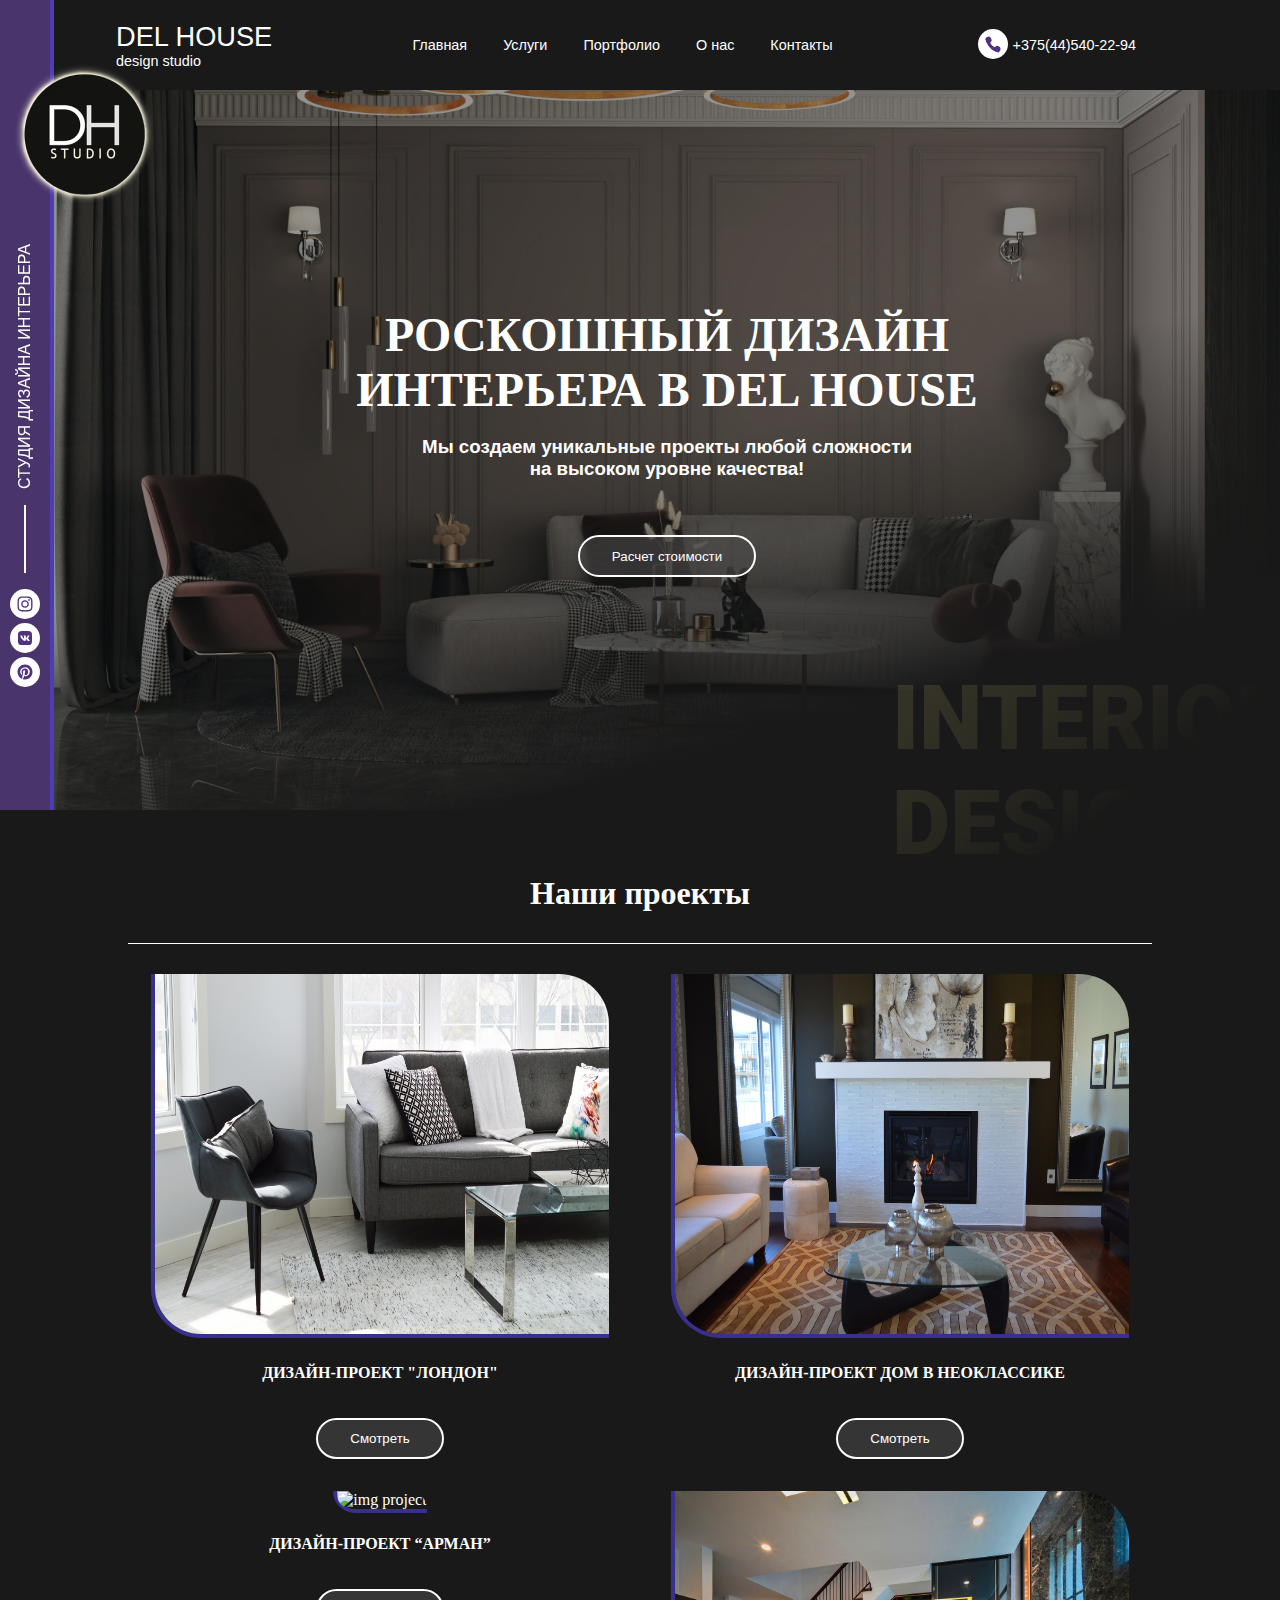
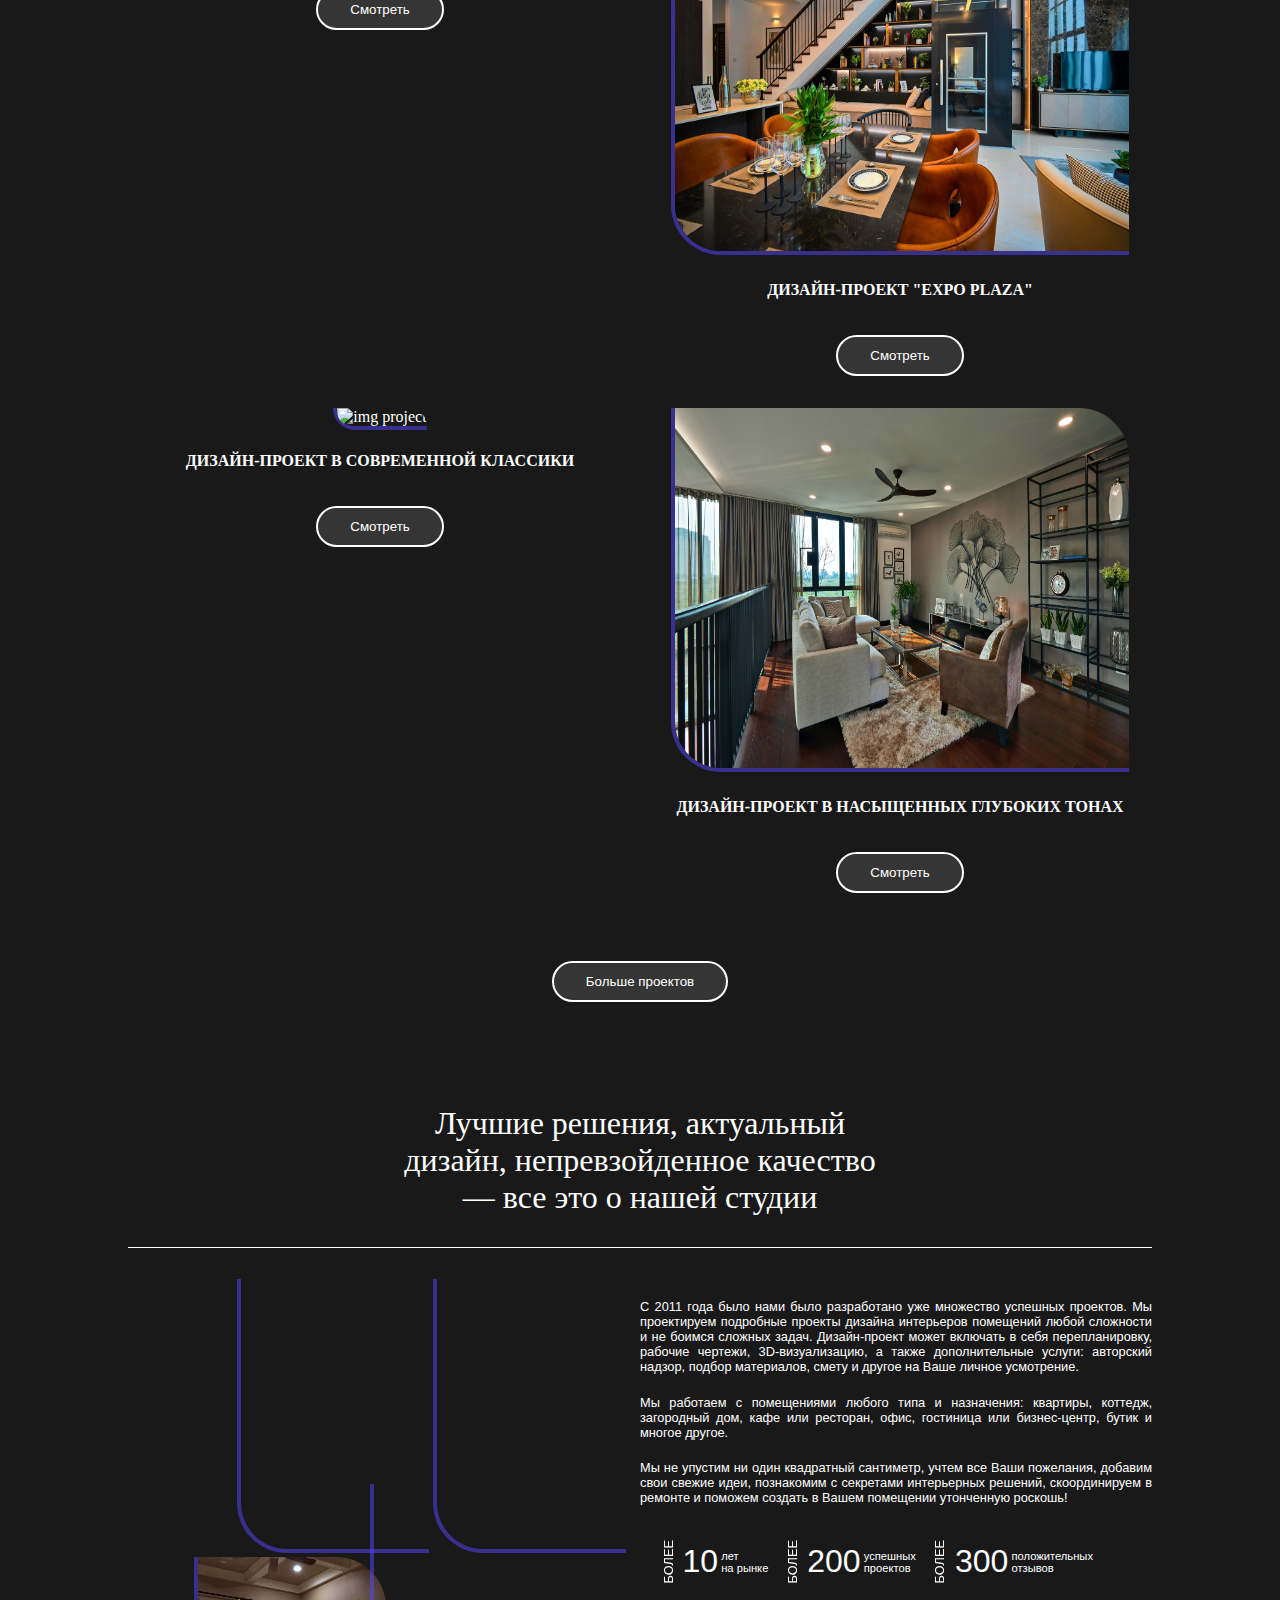
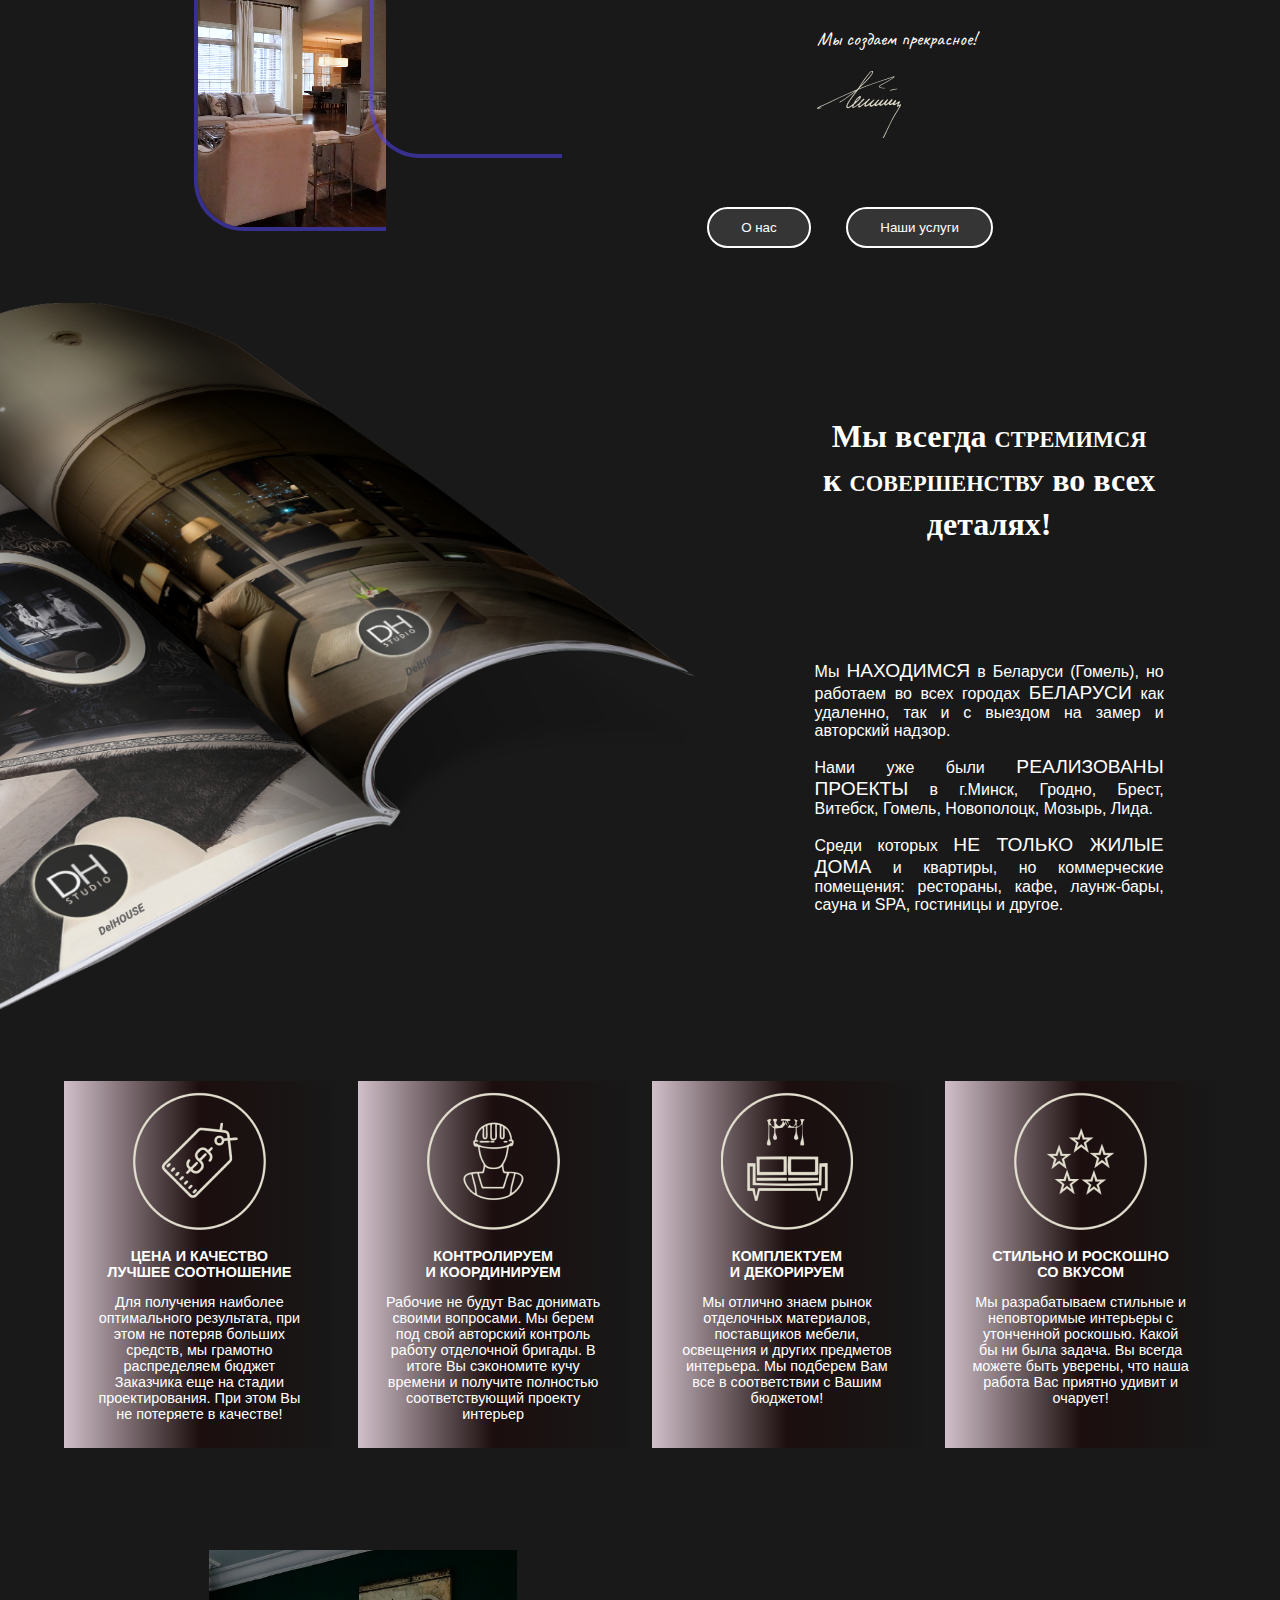
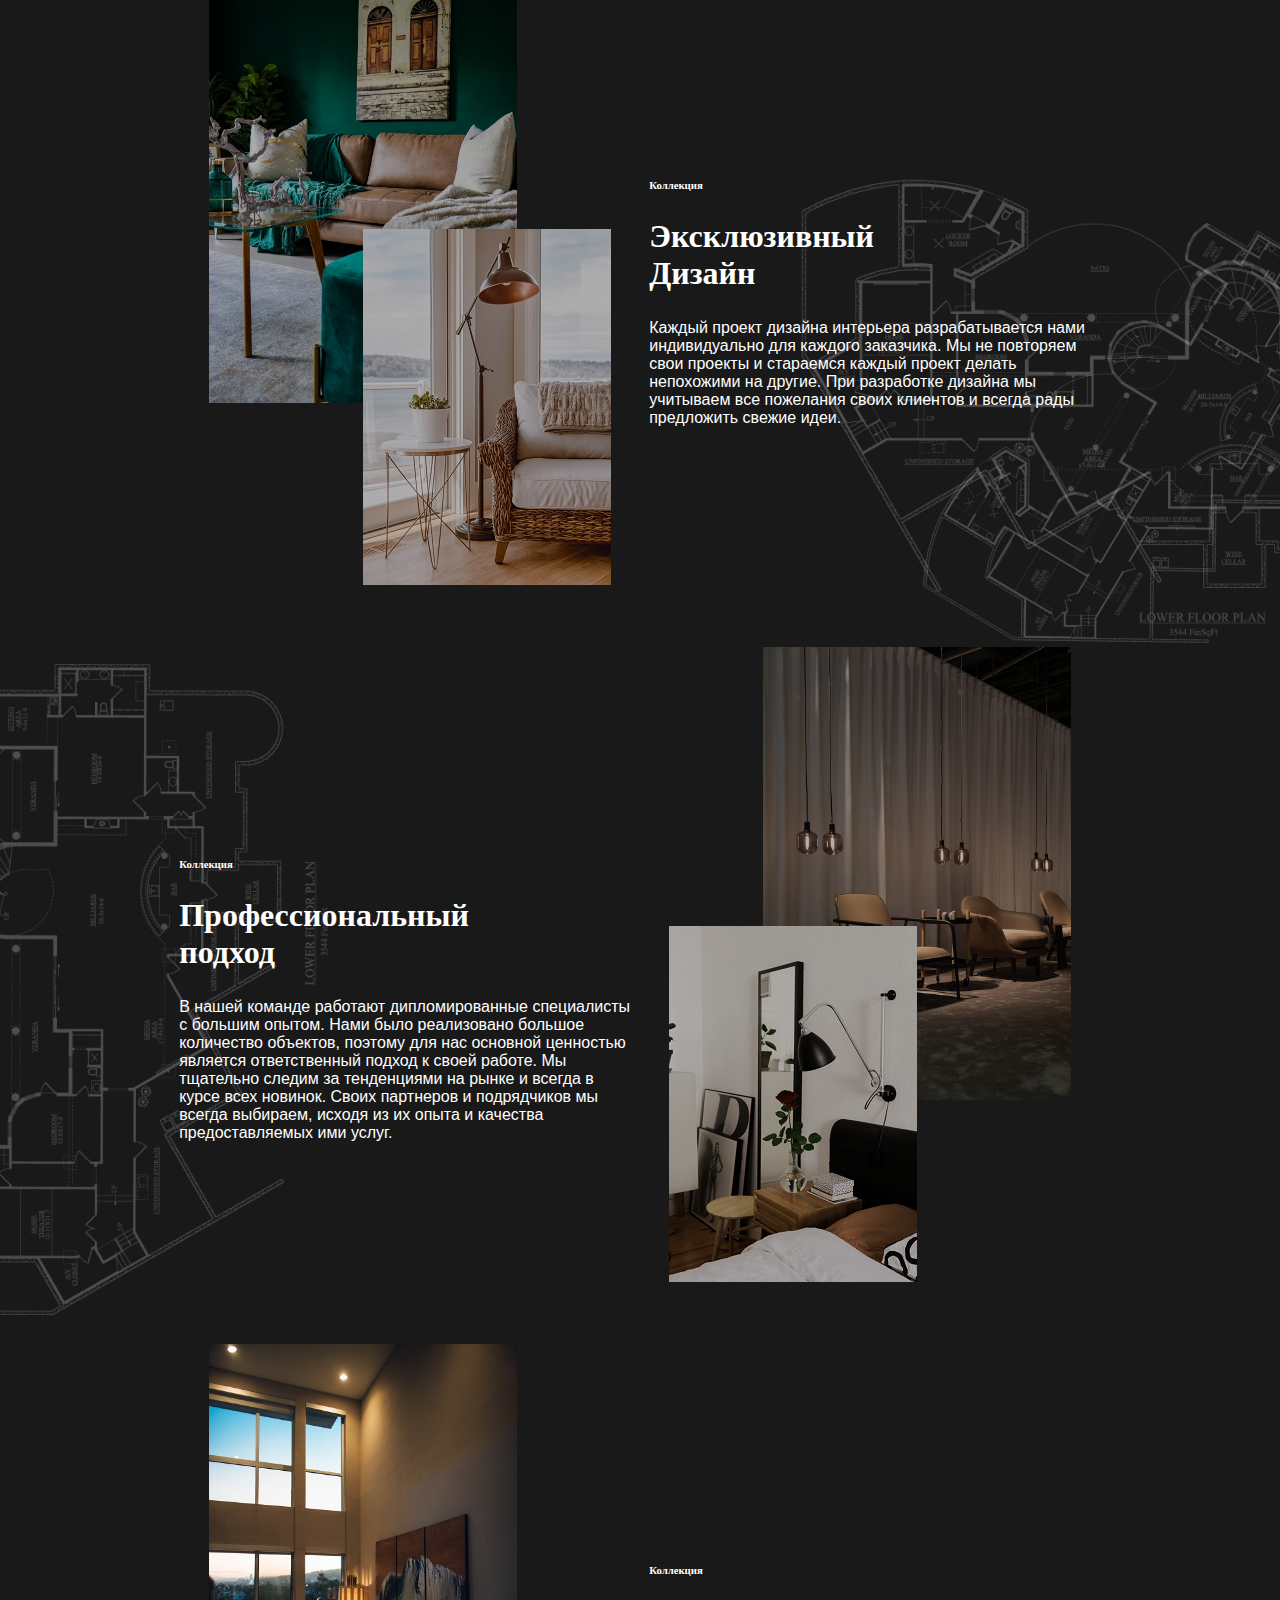
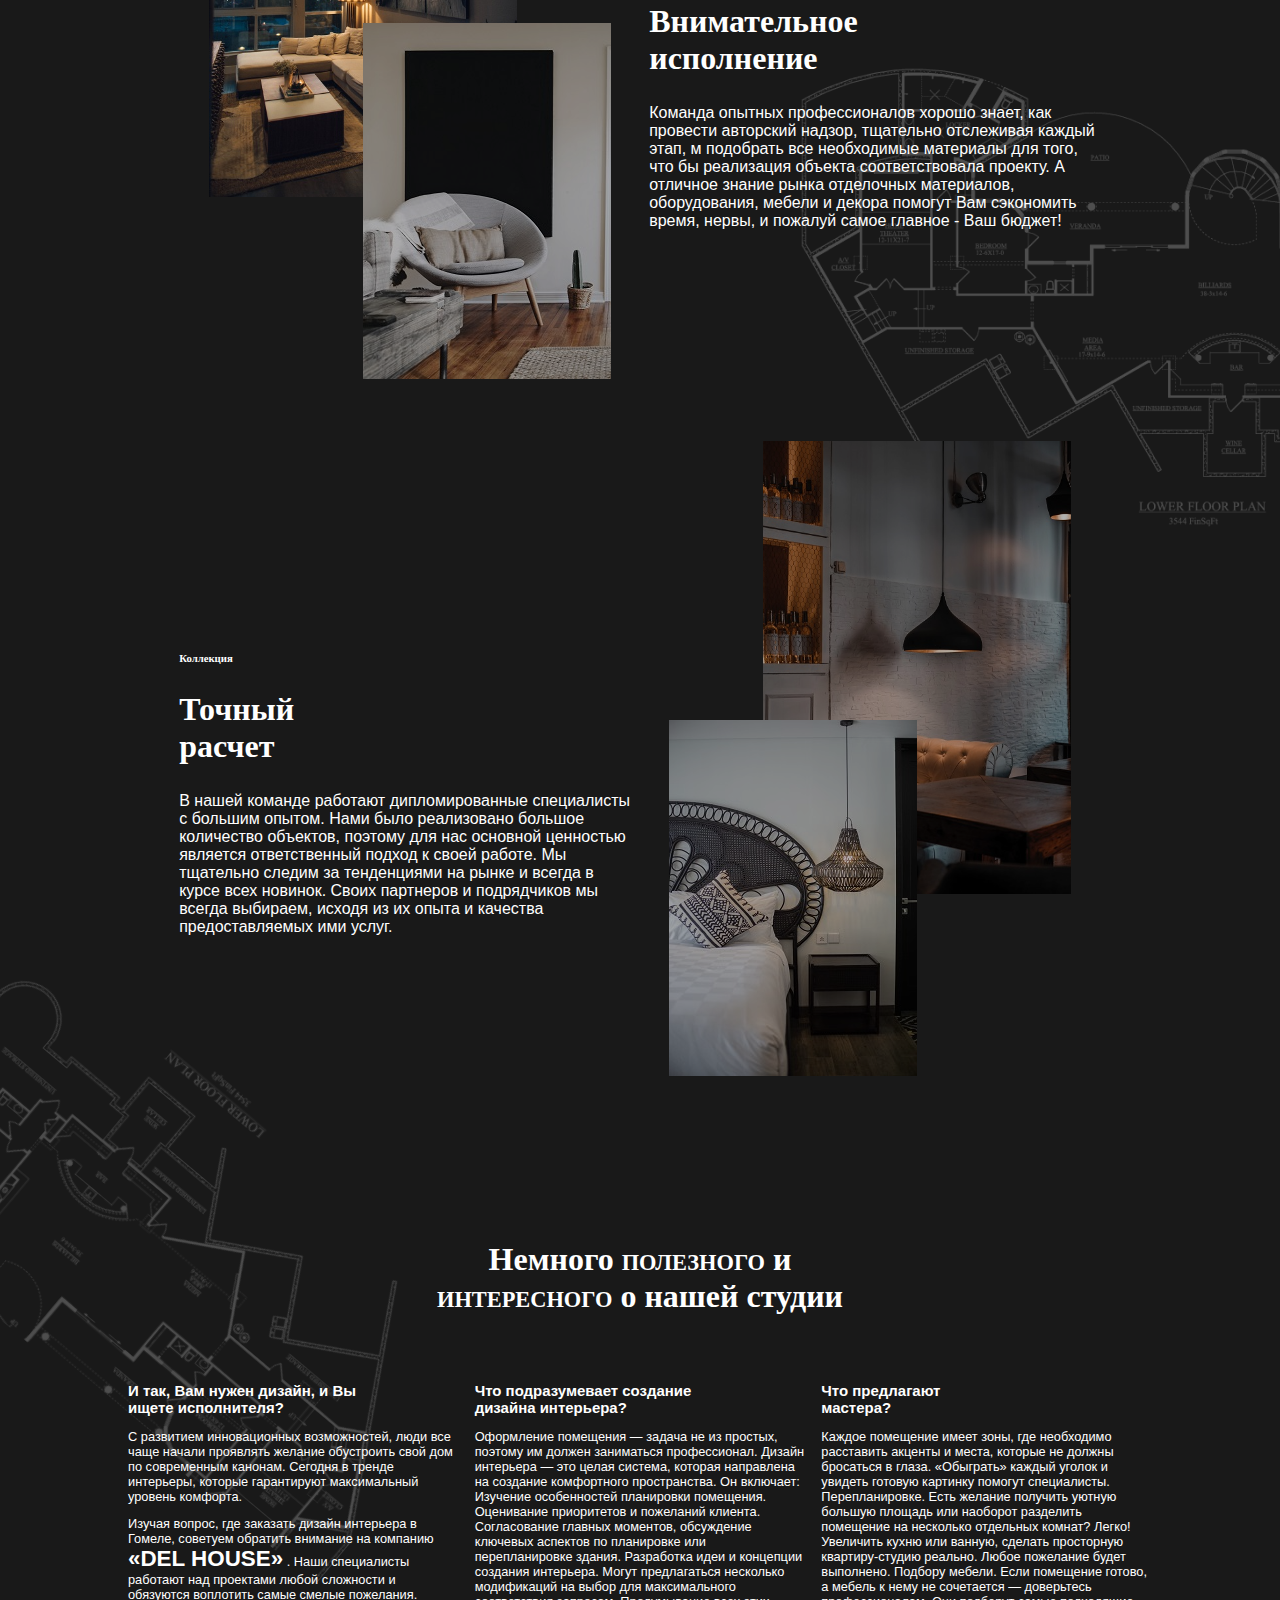
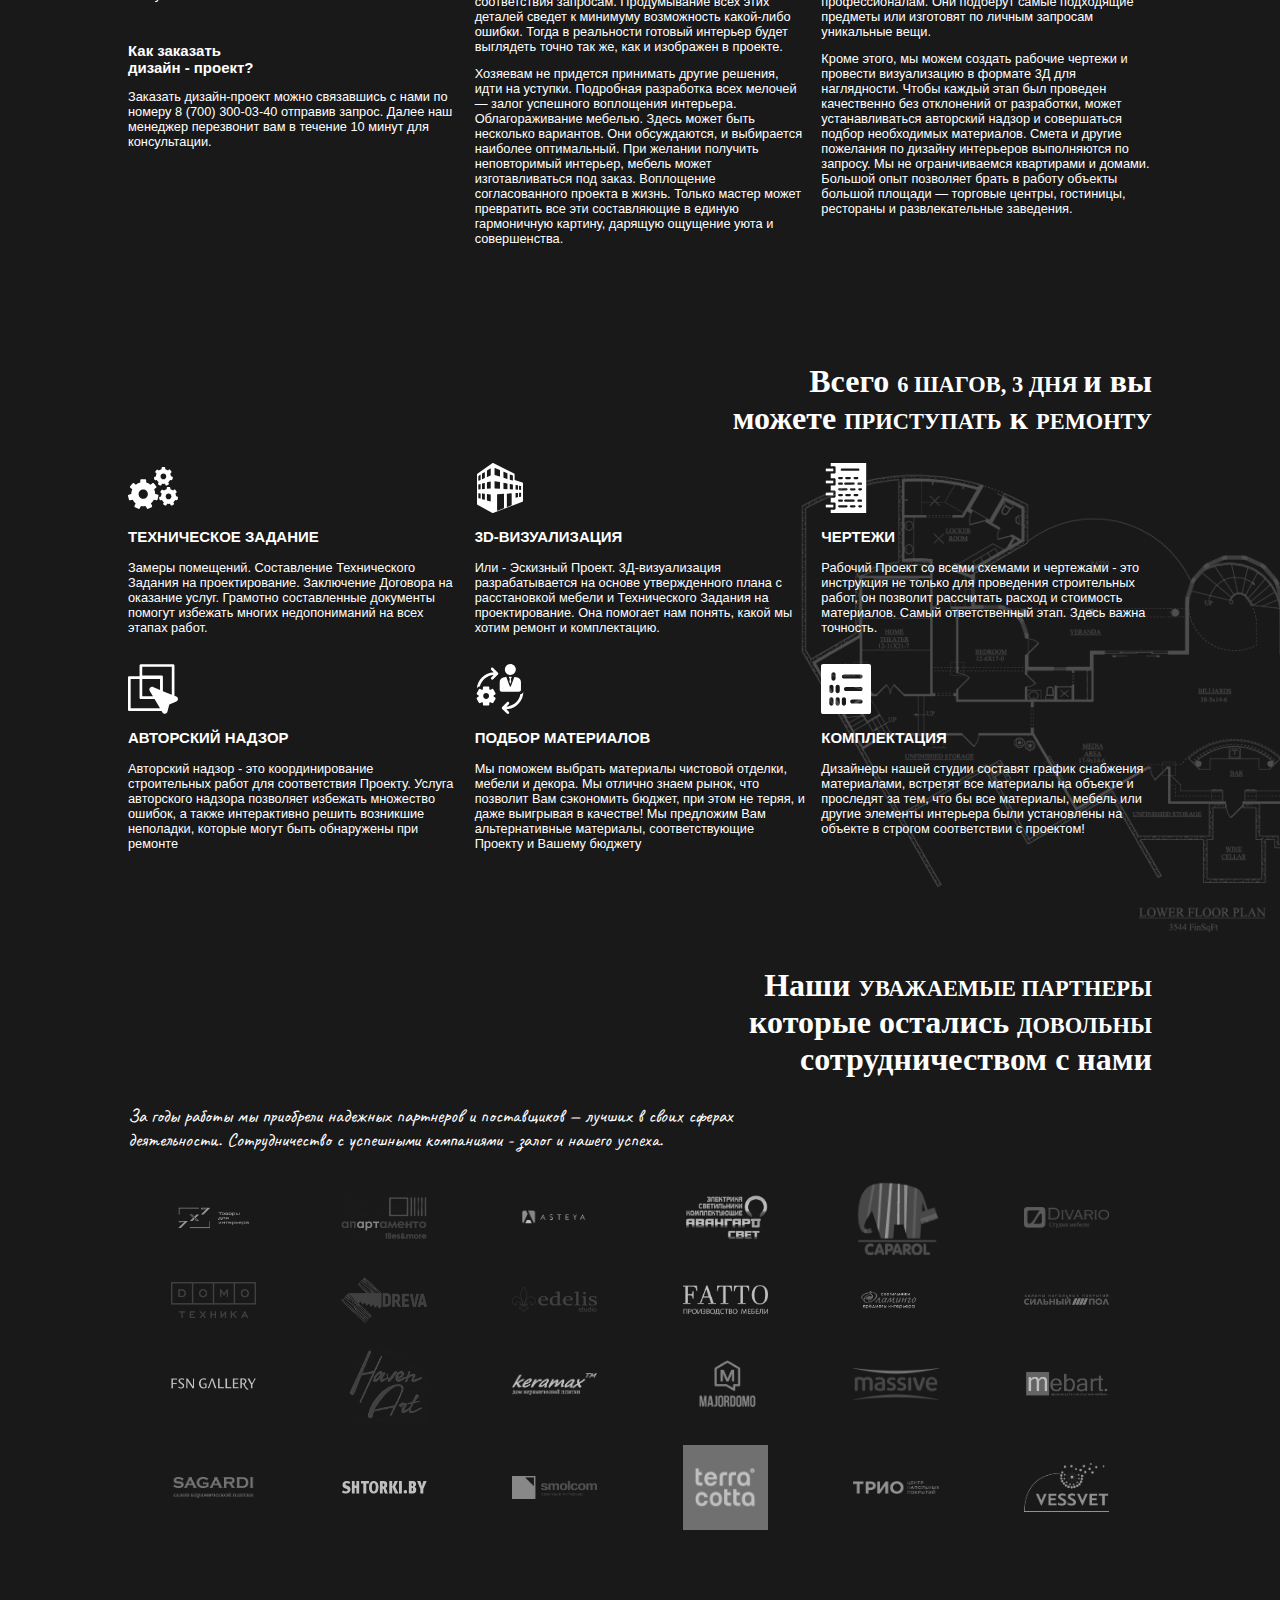
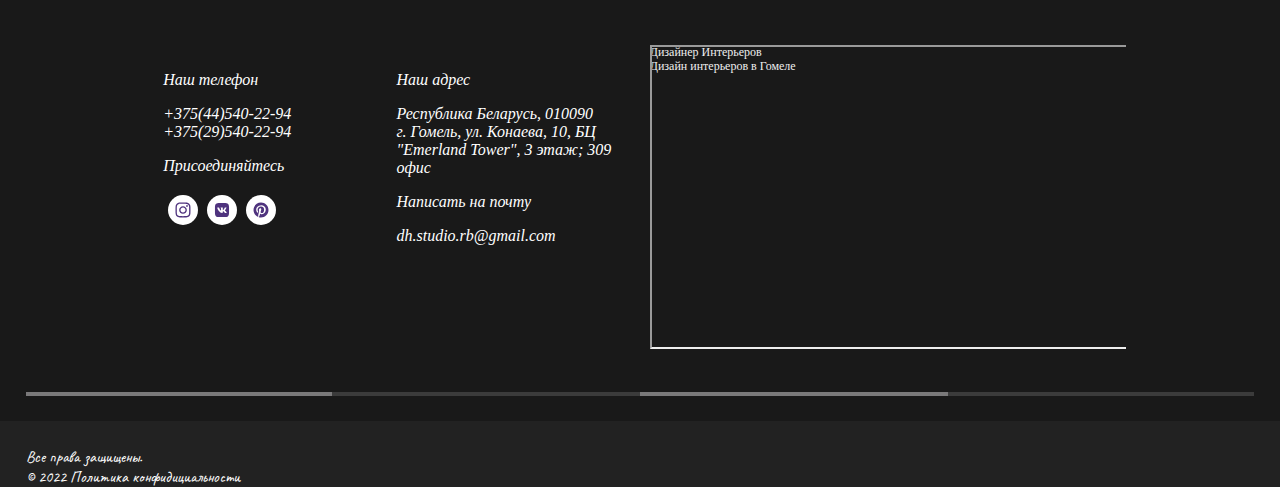
==== index.html @ 48fcc483 "Add second file to project" ====
<!DOCTYPE html>
<html lang="en">

<head>
   <meta charset="UTF-8">
   <meta http-equiv="X-UA-Compatible" content="IE=edge">
   <meta name="viewport" content="width=device-width, initial-scale=1.0">
   <link rel="stylesheet" href="style.css">
   <link rel="stylesheet" href="./styles/style-page-home.css">
   <link rel="apple-touch-icon" sizes="144x144" href="./favicon/apple-touch-icon.png">
   <link rel="icon" type="image/png" sizes="32x32" href="./favicon/favicon-32x32.png">
   <link rel="icon" type="image/png" sizes="16x16" href="./favicon/favicon-16x16.png">
   <link rel="manifest" href="./favicon/site.webmanifest">
   <link rel="mask-icon" href="./favicon/safari-pinned-tab.svg" color="#5bbad5">
   <meta name="msapplication-TileColor" content="#da532c">
   <meta name="theme-color" content="#ffffff">
   <title>DEL HOUSE</title>
</head>

<body>
   <header>
      <div class="header-connection">
         <p>студия дизайна интерьера</p>
         <div class="header-line"></div>
         <div class="header-connection-icons">
            <a href="https://www.instagram.com/dh_studio_gomel/" target="_blank" class="connection-icon">
               <svg>
                  <use xlink:href="./icons/sprite.svg#instagram"> </use>
               </svg>
            </a>
            <a href="https://vk.com/club217746570" target="_blank" class="connection-icon">
               <svg>
                  <use xlink:href="./icons/sprite.svg#vk"> </use>
               </svg>
            </a>
            <a href="https://ru.pinterest.com/DELHOUSEstudio/" target="_blank" class="connection-icon">
               <svg>
                  <use xlink:href="./icons/sprite.svg#pinterest"> </use>
               </svg>
            </a>
         </div>
      </div>
      <div class="header-wrapper">
         <div class="header-wrapper-navigation">
            <a href="index.html" class="logo-img"></a>
            <div class="logo"><span class="logo-text">Del HOUSE</span><br>design studio</div>
            <nav class="navigation">
               <a href="index.html">Главная</a>
               <a href="page-services.html">Услуги</a>
               <a href="page-portfolio.html">Портфолио</a>
               <a href="page-about-us.html">О нас</a>
               <a href="page-contacts.html">Контакты</a>
            </nav>
            <div class=phone>
               <div class="connection-icon">
                  <svg>
                     <use xlink:href="./icons/sprite.svg#phone"> </use>
                  </svg>
               </div>
               <a href="tel:+375(44)540-22-94">+375(44)540-22-94</a>
            </div>
            <div class="mobile-navigation">
               <svg class="button-mobile button-open">
                  <use xlink:href="./icons/sprite.svg#open-btn"> </use>
               </svg>
               <div class="mobile-dropdown-menu">
                  <nav>
                     <a href="index.html">Главная</a>
                     <a href="page-services.html">Услуги</a>
                     <a href="page-portfolio.html">Портфолио</a>
                     <a href="page-about-us.html">О нас</a>
                     <a href="page-contacts.html">Контакты</a>
                  </nav>
               </div>
            </div>
         </div>
         <div class="header-content">
            <h1>роскошный дизайн<br>интерьера в Del HOUSE</h1>
            <h3>Мы создаем уникальные проекты любой сложности<br> на высоком уровне качества!</h3>
            <button><a id="button-modal" href="#">Расчет стоимости</a></button>
            <div id="modal" class="modal">
               <div class="modal-content">
                  <span class="close">&times;</span>
                  <h2>Рассчитать стоимость</h2>
                  <p>Наш менеджер перезвонит вам в течение 10 минут</p>
                  <form>
                     <input type="text" class="form-input" id="user" placeholder="Имя" required="required" minlength="3"
                        maxlength="30">
                     <input type="tel" class="form-input" id="phone" placeholder="Телефон" required="required"
                        minlength="9" maxlength="18" />
                     <button><a id="button-modal-send">Отправить</a></button>
                  </form>
               </div>
               <div class="modal-content-completion-sending">
                  <h2>Спасибо что оставили заявку!</h2>
                  <p>А пока вы ждете звонок, можете<br>просмотреть наши лучшие проекты!</p>
                  <span class="modal-content-completion-sending-text">Мы создаем прекрасное!</span>
                  <br>
                  <br>
                  <p id="button-projects" class="modal-content-completion-sending-text"><a href="#projects">Наши
                        проекты!</a></p>
                  <img src="./images/signature.png" alt="signature">
               </div>
            </div>
            <div class="wrapper-img-text"></div>
         </div>
   </header>

   <section class="section-projects">
      <h2 class="title" id="projects">Наши проекты</h2>
      <div class="line"></div>
      <div class="section-projects-cards">
         <div class="section-projects-card">
            <div class="section-projects-card-img">
               <img src="./images/images-section-our-projects/design-project-london/project-london-guest.jpg"
                  alt="img project">
               <h4>ДИЗАЙН-ПРОЕКТ "ЛОНДОН"</h4>
               <button class="open-button">Смотреть</button>
            </div>
            <div class="card-show">
               <h4>ДИЗАЙН-ПРОЕКТ "ЛОНДОН"</h4>
               <div class="icon-wrapper">
                  <div class="icon">
                     <svg>
                        <use xlink:href="./icons/sprite.svg#square"> </use>
                     </svg>
                     <p>Площадь: 140 кв.м.</p>
                  </div>
                  <div class="icon">
                     <svg>
                        <use xlink:href="./icons/sprite.svg#time"> </use>
                     </svg>
                     <p>Срок: 42 дня.</p>
                  </div>
               </div>
               <div class="projects-card-wrapper">
                  <img class="project-img"
                     src="./images/images-section-our-projects/design-project-london/project-london-guest.jpg"
                     alt="img">
                  <img class="project-img"
                     src="./images/images-section-our-projects/design-project-london/project-london-guest(2).jpg"
                     alt="img">
                  <img class="project-img"
                     src="./images/images-section-our-projects/design-project-london/project-london-bathroom.jpg"
                     alt="img">
                  <img class="project-img"
                     src="./images/images-section-our-projects/design-project-london/project-london-bathroom(2).jpg"
                     alt="img">
                  <img class="project-img"
                     src="./images/images-section-our-projects/design-project-london/project-london-kitchen.jpg"
                     alt="img">
                  <img class="project-img"
                     src="./images/images-section-our-projects/design-project-london/project-london-room.jpg" alt="img">
               </div>
               <button class="close-button">Закрыть</button>
            </div>
         </div>
         <div class="section-projects-card">
            <div class="section-projects-card-img">
               <img
                  src="./images/images-section-our-projects/design-project-neoclassical-home/project-neoclassical-fireplace.jpg"
                  alt="img project">
               <h4>ДИЗАЙН-ПРОЕКТ ДОМ В НЕОКЛАССИКЕ</h4>
               <button class="open-button">Смотреть</button>
            </div>
            <div class="card-show">
               <h4>ДИЗАЙН-ПРОЕКТ ДОМ В НЕОКЛАССИКЕ</h4>
               <div class="icon-wrapper">
                  <div class="icon">
                     <svg>
                        <use xlink:href="./icons/sprite.svg#square"> </use>
                     </svg>
                     <p>Площадь: 200 кв.м.</p>
                  </div>
                  <div class="icon">
                     <svg>
                        <use xlink:href="./icons/sprite.svg#time"> </use>
                     </svg>
                     <p>Срок: 54 дня.</p>
                  </div>
               </div>
               <div class="projects-card-wrapper">
                  <img class="project-img"
                     src="./images/images-section-our-projects/design-project-neoclassical-home/project-neoclassical-fireplace.jpg"
                     alt="img">
                  <img class="project-img"
                     src="./images/images-section-our-projects/design-project-neoclassical-home/project-neoclassical-fireplace(2).jpg"
                     alt="img">
                  <img class="project-img"
                     src="./images/images-section-our-projects/design-project-neoclassical-home/project-neoclassical-bathroom.jpg"
                     alt="img">
                  <img class="project-img"
                     src="./images/images-section-our-projects/design-project-neoclassical-home/project-neoclassical-kitchen.jpg"
                     alt="img">
                  <img class="project-img"
                     src="./images/images-section-our-projects/design-project-neoclassical-home/project-neoclassical-bedroom.jpg"
                     alt="img">
                  <img class="project-img"
                     src="./images/images-section-our-projects/design-project-neoclassical-home/project-neoclassical-table.jpg"
                     alt="img">
               </div>
               <button class="close-button">Закрыть</button>
            </div>
         </div>
         <div class="section-projects-card">
            <div class="section-projects-card-img">
               <img src="./images/images-section-our-projects/design-project-arman/project-arman-bathroom.jpg"
                  alt="img project">
               <h4>ДИЗАЙН-ПРОЕКТ “АРМАН”</h4>
               <button class="open-button">Смотреть</button>
            </div>
            <div class="card-show">
               <h4>ДИЗАЙН-ПРОЕКТ “АРМАН”</h4>
               <div class="icon-wrapper">
                  <div class="icon">
                     <svg>
                        <use xlink:href="./icons/sprite.svg#square"> </use>
                     </svg>
                     <p>Площадь: 320 кв.м.</p>
                  </div>
                  <div class="icon">
                     <svg>
                        <use xlink:href="./icons/sprite.svg#time"> </use>
                     </svg>
                     <p>Срок: 58 дня.</p>
                  </div>
               </div>
               <div class="projects-card-wrapper">
                  <img class="project-img"
                     src="./images/images-section-our-projects/design-project-arman/project-arman-bathroom.jpg"
                     alt="img">
                  <img class="project-img"
                     src="./images/images-section-our-projects/design-project-arman/project-arman-bathroom(2).jpg"
                     alt="img">
                  <img class="project-img"
                     src="./images/images-section-our-projects/design-project-arman/project-arman-bedroom.jpg"
                     alt="img">
                  <img class="project-img"
                     src="./images/images-section-our-projects/design-project-arman/project-arman-kitchen(2).jpg"
                     alt="img">
                  <img class="project-img"
                     src="./images/images-section-our-projects/design-project-arman/project-arman-kitchen.jpg"
                     alt="img">
                  <img class="project-img"
                     src="./images/images-section-our-projects/design-project-arman/project-arman-watch.jpg" alt="img">
               </div>
               <button class="close-button">Закрыть</button>
            </div>
         </div>
         <div class="section-projects-card">
            <div class="section-projects-card-img">
               <img
                  src="./images/images-section-our-projects/design-project-expo-plaza/design-project-expo-plaza-dining-area.jpg"
                  alt="img project">
               <h4>ДИЗАЙН-ПРОЕКТ "EXPO PLAZA"</h4>
               <button class="open-button">Смотреть</button>
            </div>
            <div class="card-show">
               <h4>ДИЗАЙН-ПРОЕКТ "EXPO PLAZA"</h4>
               <div class="icon-wrapper">
                  <div class="icon">
                     <svg>
                        <use xlink:href="./icons/sprite.svg#square"> </use>
                     </svg>
                     <p>Площадь: 340 кв.м.</p>
                  </div>
                  <div class="icon">
                     <svg>
                        <use xlink:href="./icons/sprite.svg#time"> </use>
                     </svg>
                     <p>Срок: 58 дня.</p>
                  </div>
               </div>
               <div class="projects-card-wrapper">
                  <img class="project-img"
                     src="./images/images-section-our-projects/design-project-expo-plaza/design-project-expo-plaza-dining-area.jpg"
                     alt="img">
                  <img class="project-img"
                     src="./images/images-section-our-projects/design-project-expo-plaza/design-project-expo-plaza-hall.jpg"
                     alt="img">
                  <img class="project-img"
                     src="./images/images-section-our-projects/design-project-expo-plaza/design-project-expo-plaza-room.jpg"
                     alt="img">
                  <img class="project-img"
                     src="./images/images-section-our-projects/design-project-expo-plaza/design-project-expo-plaza-stairs.jpg"
                     alt="img">
                  <img class="project-img"
                     src="./images/images-section-our-projects/design-project-expo-plaza/design-project-expo-plaza-stairs(2).jpg"
                     alt="img">
                  <img class="project-img"
                     src="./images/images-section-our-projects/design-project-expo-plaza/design-project-expo-plaza-wardrobe.jpg"
                     alt="img">
               </div>
               <button class="close-button">Закрыть</button>
            </div>
         </div>
         <div class="section-projects-card">
            <div class="section-projects-card-img">
               <img
                  src="./images/images-section-our-projects/design-project-modern-classic/design-project-modern-classic-holl.jpg"
                  alt="img project">
               <h4>ДИЗАЙН-ПРОЕКТ В СОВРЕМЕННОЙ КЛАССИКИ</h4>
               <button class="open-button">Смотреть</button>
            </div>
            <div class="card-show">
               <h4>ДИЗАЙН-ПРОЕКТ В СОВРЕМЕННОЙ КЛАССИКИ</h4>
               <div class="icon-wrapper">
                  <div class="icon">
                     <svg>
                        <use xlink:href="./icons/sprite.svg#square"> </use>
                     </svg>
                     <p>Площадь: 157 кв.м.</p>
                  </div>
                  <div class="icon">
                     <svg>
                        <use xlink:href="./icons/sprite.svg#time"> </use>
                     </svg>
                     <p>Срок: 43 дня.</p>
                  </div>
               </div>
               <div class="projects-card-wrapper">
                  <img class="project-img"
                     src="./images/images-section-our-projects/design-project-modern-classic/design-project-modern-classic-holl.jpg"
                     alt="img">
                  <img class="project-img"
                     src="./images/images-section-our-projects/design-project-modern-classic/design-project-modern-classic-holl(2).jpg"
                     alt="img">
                  <img class="project-img"
                     src="./images/images-section-our-projects/design-project-modern-classic/design-project-modern-classic-bedroom.jpg"
                     alt="img">
                  <img class="project-img"
                     src="./images/images-section-our-projects/design-project-modern-classic/design-project-modern-classic-bathroom.jpg"
                     alt="img">
                  <img class="project-img"
                     src="./images/images-section-our-projects/design-project-modern-classic/design-project-modern-classic-working-area.jpg"
                     alt="img">
                  <img class="project-img"
                     src="./images/images-section-our-projects/design-project-modern-classic/design-project-modern-classic-working-area(2).jpg"
                     alt="img">
               </div>
               <button class="close-button">Закрыть</button>
            </div>
         </div>
         <div class="section-projects-card">
            <div class="section-projects-card-img">
               <img
                  src="./images/images-section-our-projects/design-project-in-rich-deep-tones/project-deep-tones-room(2).jpg"
                  alt="img project">
               <h4>ДИЗАЙН-ПРОЕКТ В НАСЫЩЕННЫХ ГЛУБОКИХ ТОНАХ</h4>
               <button class="open-button">Смотреть</button>
            </div>
            <div class="card-show">
               <h4>ДИЗАЙН-ПРОЕКТ В НАСЫЩЕННЫХ ГЛУБОКИХ ТОНАХ</h4>
               <div class="icon-wrapper">
                  <div class="icon">
                     <svg>
                        <use xlink:href="./icons/sprite.svg#square"> </use>
                     </svg>
                     <p>Площадь: 162 кв.м.</p>
                  </div>
                  <div class="icon">
                     <svg>
                        <use xlink:href="./icons/sprite.svg#time"> </use>
                     </svg>
                     <p>Срок: 52 дня.</p>
                  </div>
               </div>
               <div class="projects-card-wrapper">
                  <img class="project-img"
                     src="./images/images-section-our-projects/design-project-in-rich-deep-tones/project-deep-tones-room(2).jpg"
                     alt="img">
                  <img class="project-img"
                     src="./images/images-section-our-projects/design-project-in-rich-deep-tones/project-deep-tones-elevator.jpg"
                     alt="img">
                  <img class="project-img"
                     src="./images/images-section-our-projects/design-project-in-rich-deep-tones/project-deep-tones-kitchen.jpg"
                     alt="img">
                  <img class="project-img"
                     src="./images/images-section-our-projects/design-project-in-rich-deep-tones/project-deep-tones-living-room.jpg"
                     alt="img">
                  <img class="project-img"
                     src="./images/images-section-our-projects/design-project-in-rich-deep-tones/project-deep-tones-room.jpg"
                     alt="img">
                  <img class="project-img"
                     src="./images/images-section-our-projects/design-project-in-rich-deep-tones/project-deep-tones-bathroom.jpg"
                     alt="img">
               </div>
               <button class="close-button">Закрыть</button>
            </div>
         </div>
      </div>
      <button><a href="page-portfolio.html">Больше проектов</a></button>
   </section>

   <section class="section-solutions">
      <h2 class="title">Лучшие решения, актуальный<br> дизайн, непревзойденное качество<br> &horbar; все это о нашей
         студии</h2>
      <div class="line"></div>
      <div class="section-solutions-content">
         <div class="section-solutions-wrapper">
            <video class="video-bg position-vidio1" src="./videos/productionID3773484.mp4" type="video/mp4" autoplay
               muted loop></video>
            <video class="video-bg position-vidio2" src="./videos/productionID3773486.mp4" type="video/mp4" autoplay
               muted loop></video>
            <video class="video-bg position-vidio3" src="./videos/productionID3773487.mp4" type="video/mp4" autoplay
               muted loop></video>
            <video class="video-bg position-vidio4" src="./videos/productionID5091093.mp4" type="video/mp4" autoplay
               muted loop></video>
         </div>
         <div class="section-solutions-wrapper-text">
            <p>С 2011 года было нами было разработано уже множество успешных проектов. Мы проектируем подробные проекты
               дизайна интерьеров помещений любой сложности и не боимся сложных задач.
               Дизайн-проект может включать в себя перепланировку, рабочие чертежи, 3D-визуализацию, а также
               дополнительные услуги: авторский надзор, подбор материалов, смету и другое на Ваше личное
               усмотрение.
            </p>
            <p>Мы работаем с помещениями любого типа и назначения: квартиры, коттедж, загородный дом, кафе или ресторан,
               офис, гостиница или бизнес-центр, бутик и многое другое.
            </p>
            <p>Мы не упустим ни один квадратный сантиметр, учтем все Ваши пожелания, добавим свои свежие идеи,
               познакомим с секретами интерьерных решений, скоординируем в ремонте и поможем создать в Вашем помещении
               утонченную роскошь!</p>
            <div class="section-solutions-text-advantages">
               <div class="section-solutions-text-advantage">
                  <p class="advantage-title">Более</p>
                  <div class="advantage-wrapper-text">
                     <p class="advantage-quantity">10</p>
                     <p class="quantity-text">лет<br> на рынке</p>
                  </div>
               </div>
               <div class="section-solutions-text-advantage">
                  <p class="advantage-title">Более</p>
                  <div class="advantage-wrapper-text">
                     <p class="advantage-quantity">200</p>
                     <p class="quantity-text">успешных<br> проектов</p>
                  </div>
               </div>
               <div class="section-solutions-text-advantage">
                  <p class="advantage-title">Более</p>
                  <div class="advantage-wrapper-text">
                     <p class="advantage-quantity">300</p>
                     <p class="quantity-text">положительных<br> отзывов</p>
                  </div>
               </div>
            </div>
            <div class="section-solutions-navigation">
               <div class="section-solutions-navigation-text">
                  <p>Мы создаем прекрасное!</p>
                  <img src="./images/signature.png" alt="img-signature">
               </div>
            </div>
            <div class="wrapper-button">
               <button><a href="page-about-us.html">О нас</a></button>
               <button><a href="page-services.html">Наши услуги</a></button>
            </div>
         </div>
      </div>
   </section>

   <section class="section-information">
      <div class="section-information-text-wrapper">
         <div class="section-information-img-catalog">
            <img src="./images/catalog.png" alt="img catalog">
         </div>
         <div class="section-information-text">
            <h2 class="title">Мы всегда <span class="section-information-text-word">стремимся</span><br> к <span
                  class="section-information-text-word">совершенству</span> во всех<br> деталях!</h2>
            <p>Мы <span class="section-information-text-word">находимся</span> в Беларуси (Гомель), но работаем во всех
               городах <span class="section-information-text-word">Беларуси</span> как удаленно, так и с
               выездом на замер и авторский надзор.</p>
            <p>Нами уже были <span class="section-information-text-word">реализованы проекты</span> в г.Минск, Гродно,
               Брест, Витебск, Гомель, Новополоцк, Мозырь,
               Лида.</p>
            <p>Среди которых <span class="section-information-text-word">не только жилые дома</span> и квартиры, но
               коммерческие помещения: рестораны, кафе, лаунж-бары,
               сауна и SPA, гостиницы и другое.</p>
         </div>
      </div>
      <div class="section-information-cards">
         <div class="section-information-card">
            <img src="./images/images-section-information-cards/price-and-quality133x137.png"
               alt="img price and quality">
            <h3>Цена и качество<br>лучшее соотношение</h3>
            <p>Для получения наиболее оптимального результата, при этом не потеряв больших средств, мы грамотно
               распределяем бюджет Заказчика еще на стадии проектирования.
               При этом Вы не потеряете в качестве!</p>
         </div>
         <div class="section-information-card">
            <img src="./images/images-section-information-cards/control-and-coordinate133x137.png"
               alt="img price and quality">
            <h3>КОНТРОЛИРУЕМ<br>и координируем</h3>
            <p>Рабочие не будут Вас донимать своими вопросами. Мы берем под свой авторский контроль работу отделочной
               бригады. В итоге Вы сэкономите кучу времени и получите полностью соответствующий проекту интерьер
            </p>
         </div>
         <div class="section-information-card">
            <img src="./images/images-section-information-cards/complete-and-decorate133x137.png"
               alt="img price and quality">
            <h3>КОМПЛЕКТУЕМ<br>и декорируем</h3>
            <p>Мы отлично знаем рынок отделочных материалов, поставщиков мебели, освещения и других предметов интерьера.
               Мы подберем Вам все в соответствии с Вашим бюджетом!
            </p>
         </div>
         <div class="section-information-card">
            <img src="./images/images-section-information-cards/stylish-and-luxurious133x137.png"
               alt="img price and quality">
            <h3>СТИЛЬНО И РОСКОШНО<br>со вкусом </h3>
            <p>Мы разрабатываем стильные и неповторимые интерьеры с утонченной роскошью.
               Какой бы ни была задача. Вы всегда можете быть уверены, что наша работа Вас приятно удивит и очарует!
            </p>
         </div>
      </div>
   </section>

   <section class="section-collection">
      <div class="section-collection-card">
         <div class="section-collection-wrapper-images">
            <img class="section-collection-img" src="./images/images-section-collection/section-collection_1.png"
               alt="img">
            <img class="section-collection-img-superimposed-left"
               src="./images/images-section-collection/section-collection1.2.png" alt="img">
         </div>
         <div class="section-collection-wrapper-text">
            <h6>Коллекция</h6>
            <h2>Эксклюзивный<br>Дизайн</h2>
            <p>Каждый проект дизайна интерьера разрабатывается нами индивидуально для каждого заказчика. Мы не повторяем
               свои проекты и стараемся каждый проект делать непохожими на другие.
               При разработке дизайна мы учитываем все пожелания своих клиентов и всегда рады предложить свежие идеи.
            </p>
         </div>
         <img class="img-project-right" src="./images/project.png" alt="img project">
      </div>
      <div class="section-collection-card">
         <div class="section-collection-wrapper-text">
            <h6>Коллекция</h6>
            <h2>Профессио&shy;наль&shy;ный<br>подход</h2>
            <p>В нашей команде работают дипломированные специалисты с большим опытом. Нами было реализовано большое
               количество объектов, поэтому для нас основной ценностью является ответственный подход к своей работе.
               Мы тщательно следим за тенденциями на рынке и всегда в курсе всех новинок.
               Своих партнеров и подрядчиков мы всегда выбираем, исходя из их опыта и качества предоставляемых ими
               услуг.
            </p>
         </div>
         <div class="section-collection-wrapper-images">
            <img class="section-collection-img" src="./images/images-section-collection/section-collection2.png"
               alt="img">
            <img class="section-collection-img-superimposed-right"
               src="./images/images-section-collection/section-collection2.2.png" alt="img">
         </div>
         <img class="img-project-left" src="./images/project2.png" alt="img project">
      </div>
      <div class="section-collection-card">
         <div class="section-collection-wrapper-images">
            <img class="section-collection-img" src="./images/images-section-collection/section-collection3.png"
               alt="img">
            <img class="section-collection-img-superimposed-left"
               src="./images/images-section-collection/section-collection3.3.png" alt="img">
         </div>
         <img class="img-project-right" src="./images/project.png" alt="img project">
         <div class="section-collection-wrapper-text">
            <h6>Коллекция</h6>
            <h2>Внимательное<br>исполнение</h2>
            <p>Команда опытных профессионалов хорошо знает, как провести авторский надзор, тщательно отслеживая каждый
               этап, м подобрать все необходимые материалы для того, что бы реализация объекта соответствовала проекту.
               А отличное знание рынка отделочных материалов, оборудования, мебели и декора помогут Вам сэкономить
               время, нервы, и пожалуй самое главное - Ваш бюджет!
            </p>
         </div>
         <img class="img-project-right" src="./images/project3.png" alt="img project">
      </div>
      <div class="section-collection-card">
         <div class="section-collection-wrapper-text">
            <h6>Коллекция</h6>
            <h2>Точный<br>расчет</h2>
            <p>В нашей команде работают дипломированные специалисты с большим опытом. Нами было реализовано большое
               количество объектов, поэтому для нас основной ценностью является ответственный подход к своей работе.
               Мы тщательно следим за тенденциями на рынке и всегда в курсе всех новинок.
               Своих партнеров и подрядчиков мы всегда выбираем, исходя из их опыта и качества предоставляемых ими
               услуг.
            </p>
         </div>
         <img class="img-project-left" src="./images/project2.png" alt="img project">
         <div class="section-collection-wrapper-images">
            <img class="section-collection-img" src="./images/images-section-collection/section-collection4.png"
               alt="img">
            <img class="section-collection-img-superimposed-right"
               src="./images/images-section-collection/section-collection4.1.png" alt="img">
         </div>
         <img class="img-project-right" src="./images/project.png" alt="img project">
      </div>
   </section>

   <section class="section-information-about-the-studio">
      <h2 class="title">Немного <span class="section-information-text-word">полезного</span> и <br> <span
            class="section-information-text-word">интересного</span> о нашей студии</h2>
      <div class="section-information-about-the-studio-text">
         <article>
            <h3>И так, Вам нужен дизайн, и Вы<br> ищете исполнителя?</h3>
            <p>С развитием инновационных возможностей, люди все чаще начали проявлять желание обустроить свой дом по
               современным канонам. Сегодня в тренде интерьеры, которые гарантируют максимальный уровень комфорта.</p>
            <p>Изучая вопрос, где заказать дизайн интерьера в Гомеле, советуем обратить внимание на компанию <span
                  class="section-information-text-word">«DEL HOUSE»</span>
               . Наши специалисты работают над проектами любой сложности и обязуются воплотить самые смелые
               пожелания.</p>
            <h3>Как заказать <br>дизайн - проект?</h3>
            <p>Заказать дизайн-проект можно связавшись с нами по номеру <a href="tel:8 (700) 300-03-40">8 (700)
                  300-03-40</a> отправив запрос. Далее наш менеджер перезвонит вам в течение 10 минут для консультации.
            </p>
         </article>
         <article>
            <h3>Что подразумевает создание<br>дизайна интерьера?</h3>
            <p>Оформление помещения — задача не из простых, поэтому им должен заниматься профессионал. Дизайн интерьера
               —
               это целая система, которая направлена на создание комфортного пространства. Он включает:
               Изучение особенностей планировки помещения. Оценивание приоритетов и пожеланий клиента. Согласование
               главных
               моментов, обсуждение ключевых аспектов по планировке или перепланировке здания.
               Разработка идеи и концепции создания интерьера. Могут предлагаться несколько модификаций на выбор для
               максимального соответствия запросам.
               Продумывание всех этих деталей сведет к минимуму возможность какой-либо ошибки. Тогда в реальности
               готовый
               интерьер будет выглядеть точно так же, как и изображен в проекте.</p>
            <p>Хозяевам не придется принимать другие решения, идти на уступки. Подробная разработка всех мелочей — залог
               успешного воплощения интерьера.
               Облагораживание мебелью. Здесь может быть несколько вариантов. Они обсуждаются, и выбирается наиболее
               оптимальный. При желании получить неповторимый интерьер, мебель может изготавливаться под заказ.
               Воплощение согласованного проекта в жизнь.
               Только мастер может превратить все эти составляющие в единую гармоничную картину, дарящую ощущение уюта и
               совершенства.</p>
         </article>
         <article>
            <h3>Что предлагают<br>мастера?</h3>
            <p>Каждое помещение имеет зоны, где необходимо расставить акценты и места, которые не должны бросаться в
               глаза.
               «Обыграть» каждый уголок и увидеть готовую картинку помогут специалисты.
               Перепланировке. Есть желание получить уютную большую площадь или наоборот разделить помещение на
               несколько
               отдельных комнат?
               Легко! Увеличить кухню или ванную, сделать просторную квартиру-студию реально. Любое пожелание будет
               выполнено.
               Подбору мебели.
               Если помещение готово, а мебель к нему не сочетается — доверьтесь профессионалам.
               Они подберут самые подходящие предметы или изготовят по личным запросам
               уникальные вещи.</p>
            <p>Кроме этого, мы можем создать рабочие чертежи и провести визуализацию в формате 3Д для наглядности. Чтобы
               каждый этап был проведен качественно без отклонений от разработки, может устанавливаться авторский надзор
               и
               совершаться подбор необходимых материалов. Смета и другие пожелания по дизайну интерьеров выполняются по
               запросу. Мы не ограничиваемся квартирами и домами. Большой опыт позволяет брать в работу объекты большой
               площади — торговые центры, гостиницы, рестораны и развлекательные заведения.</p>
         </article>
      </div>
   </section>

   <section class="section-six-steps-three-days">
      <h2 class="title">Всего <span class="section-information-text-word">6 шагов, 3 дня </span> и вы <br> можете
         <span class="section-information-text-word">приступать</span> к <span
            class="section-information-text-word">ремонту</span>
      </h2>
      <div class="section-six-steps-three-days-cards">
         <div class="section-six-steps-three-days-card">
            <div class="section-six-steps-three-days-card-icon">
               <svg>
                  <use xlink:href="./icons/sprite.svg#gears"> </use>
               </svg>
            </div>
            <h3>ТЕХНИЧЕСКОЕ ЗАДАНИЕ</h3>
            <p>Замеры помещений. Составление Технического Задания на проектирование. Заключение Договора на оказание
               услуг. Грамотно составленные документы помогут избежать многих недопониманий на всех этапах работ.</p>
         </div>
         <div class="section-six-steps-three-days-card">
            <div class="section-six-steps-three-days-card-icon">
               <svg>
                  <use xlink:href="./icons/sprite.svg#3d-building"> </use>
               </svg>
            </div>
            <h3>3D-ВИЗУАЛИЗАЦИЯ</h3>
            <p>Или - Эскизный Проект. 3Д-визуализация разрабатывается на основе утвержденного плана с расстановкой
               мебели и Технического Задания на проектирование. Она помогает нам понять, какой мы хотим ремонт и
               комплектацию.</p>
         </div>
         <div class="section-six-steps-three-days-card">
            <div class="section-six-steps-three-days-card-icon">
               <svg>
                  <use xlink:href="./icons/sprite.svg#list"> </use>
               </svg>
            </div>
            <h3>ЧЕРТЕЖИ</h3>
            <p>Рабочий Проект со всеми схемами и чертежами - это инструкция не только для проведения строительных работ,
               он позволит рассчитать расход и стоимость материалов. Самый ответственный этап. Здесь важна точность.</p>
         </div>
         <div class="section-six-steps-three-days-card">
            <div class="section-six-steps-three-days-card-icon">
               <svg>
                  <use xlink:href="./icons/sprite.svg#paint-selection"> </use>
               </svg>
            </div>
            <h3>АВТОРСКИЙ НАДЗОР</h3>
            <p>Авторский надзор - это координирование строительных работ для соответствия Проекту.
               Услуга авторского надзора позволяет избежать множество ошибок, а также интерактивно решить возникшие
               неполадки, которые могут быть обнаружены при ремонте</p>
         </div>
         <div class="section-six-steps-three-days-card">
            <div class="section-six-steps-three-days-card-icon">
               <svg>
                  <use xlink:href="./icons/sprite.svg#supervision"> </use>
               </svg>
            </div>
            <h3>ПОДБОР МАТЕРИАЛОВ</h3>
            <p>Мы поможем выбрать материалы чистовой отделки, мебели и декора.
               Мы отлично знаем рынок, что позволит Вам сэкономить бюджет, при этом не теряя, и даже выигрывая в
               качестве!
               Мы предложим Вам альтернативные материалы, соответствующие Проекту и Вашему бюджету</p>
         </div>
         <div class="section-six-steps-three-days-card">
            <div class="section-six-steps-three-days-card-icon">
               <svg>
                  <use xlink:href="./icons/sprite.svg#order"> </use>
               </svg>
            </div>
            <h3>КОМПЛЕКТАЦИЯ</h3>
            <p>Дизайнеры нашей студии составят график снабжения материалами, встретят все материалы на объекте и
               проследят за тем, что бы все материалы, мебель или другие элементы интерьера были установлены на объекте
               в строгом соответствии с проектом!</p>
         </div>
      </div>
   </section>

   <section class="section-partners">
      <h2 class="title">Наши <span class="section-information-text-word">уважаемые партнеры</span><br> которые
         остались
         <span class="section-information-text-word">довольны</span><br>сотрудничеством с нами
      </h2>
      <p>За годы работы мы приобрели надежных партнеров и поставщиков — лучших в своих сферах деятельности.
         Сотрудничество с успешными компаниями - залог и нашего успеха.
      </p>
      <div class="section-partners-content">
         <a href="https://www.7x7.by/?ysclid=lbm8ocumza691271769">
            <img src="./images/images-section-partners/partner-content-7x7-logo.png" alt="img logo 7x7">
         </a>
         <a href="https://appartamento.by/o-nas/?ysclid=lbm8riniee973842816">
            <img src="./images/images-section-partners/partner-content-apartamento-logo.png" alt="img apartamento">
         </a>
         <a href="https://asteya.by/">
            <img src="./images/images-section-partners/partner-content-asteya-logo.png" alt="img logo asteya">
         </a>
         <a href="https://avangardsvet.by/">
            <img src="./images/images-section-partners/partner-content-avangard-svet-logo.png"
               alt="img logo avangard svet">
         </a>
         <a href="https://www.caparol.by/">
            <img src="./images/images-section-partners/partner-content-caparol-logo.png" alt="img logo caparol">
         </a>
         <a href="http://divario.by/">
            <img src="./images/images-section-partners/partner-content-divario-logo.png" alt="img logo divario">
         </a>
         <a
            href="https://domotehnika.by/?utm_source=yandex&utm_medium=cpc&utm_campaign=_mcontext_yd_search_by_brand_domotehnika_&utm_content=cid|52725235|gid|5095770997|aid|13196570753|adp|no|dvc|desktop|pid|42474412055|rid|42474412055|did|42474412055|pos|premium1|adn|search|crid|0|&utm_term=%D0%B4%D0%BE%D0%BC%D0%BE%D1%82%D0%B5%D1%85%D0%BD%D0%B8%D0%BA&_openstat=ZGlyZWN0LnlhbmRleC5ydTs1MjcyNTIzNTsxMzE5NjU3MDc1Mzt5YW5kZXguYnk6cHJlbWl1bQ&yclid=4510114856383283199">
            <img src="./images/images-section-partners/partner-content-domotehika-logo.png" alt="img logo domotehika">
         </a>
         <a href="https://zdreva.by/">
            <img src="./images/images-section-partners/partner-content-dreva-logo.png" alt="img logo dreva">
         </a>
         <a href="http://edelis.by/">
            <img src="./images/images-section-partners/partner-content-edelis-logo.png" alt="img logo edelis">
         </a>
         <a href="https://fatto.by/">
            <img src="./images/images-section-partners/partner-content-fatto-logo.png" alt="img logo fatto">
         </a>
         <a href="https://flamingo.by/?ysclid=lbmaa8biv6541791536">
            <img src="./images/images-section-partners/partner-content-flamingos.png" alt="img logo flamingos">
         </a>
         <a href="https://spol.by/">
            <img src="./images/images-section-partners/partner-content-spol-logo.png" alt="img logo spol">
         </a>
         <a href="https://fsn.by/">
            <img src="./images/images-section-partners/partner-content-fsn-gallery-logo.png" alt="img logo fsn">
         </a>
         <a href="https://haven-art.by/">
            <img src="./images/images-section-partners/partner-content-haven-art-logo.png" alt="img logo haven art">
         </a>
         <a href="https://keramax.by/">
            <img src="./images/images-section-partners/partner-content-keramax-logo.png" alt="img logo keramax">
         </a>
         <a href="https://mjdm.ru/?ysclid=lbmkw4vhu190272499">
            <img src="/images/images-section-partners/partner-content-majordomo.png" alt="img logo keramax">
         </a>
         <a href="https://www.massive.by/?ysclid=lbmkxyalx690411490">
            <img src="./images/images-section-partners/partner-content-massive-logo.png" alt="img logo massive">
         </a>
         <a href="https://mebart.by/design?ysclid=lbml89rz6k753919537">
            <img src="./images/images-section-partners/partner-content-medart-logo.png" alt="img logo medart">
         </a>
         <a href="https://sagardi.by/?ysclid=lbn4r4fvl862591513">
            <img src="./images/images-section-partners//partner-content-sagardi-logo.png" alt="img logo sagardi">
         </a>
         <a href="https://shtorki.by/">
            <img src="./images/images-section-partners/partner-content-shtorki-logo.png" alt="img logo shtorki">
         </a>
         <a href="https://smolcom.by/?ysclid=lbn4zgdx3c179201481">
            <img src="./images/images-section-partners/partner-content-smolcom-logo.png" alt="img logo smolcom">
         </a>
         <a href="https://terracotta.by/">
            <img src="./images/images-section-partners/partner-content-terra-cotta-logo.png" alt="img logo terra cotta">
         </a>
         <a href="https://triopol.by/?ysclid=lbn53abprm275258645">
            <img src="./images/images-section-partners/partner-content-trio-logo.png" alt="img logo trio">
         </a>
         <a href="https://www.vessvet.by/?ysclid=lbn55tv7os543699388">
            <img src="./images/images-section-partners/partner-content-vessvet.png" alt="img logo vessvet">
         </a>
      </div>

   </section>

   <footer>
      <address>
         <div>
            <p>Наш телефон</p>
            <a href="tel:+375(44)540-22-94">+375(44)540-22-94</a>
            <br>
            <a href="tel:+375(44)540-22-94">+375(29)540-22-94</a>
            <p>Присоединяйтесь</p>
            <div class="footer-icon">
               <a href="https://www.instagram.com/dh_studio_gomel/" target="_blank" class="connection-icon">
                  <svg>
                     <use xlink:href="./icons/sprite.svg#instagram"> </use>
                  </svg>
               </a>
               <a href="https://vk.com/club217746570" target="_blank" class="connection-icon">
                  <svg>
                     <use xlink:href="./icons/sprite.svg#vk"> </use>
                  </svg>
               </a>
               <a href="https://ru.pinterest.com/DELHOUSEstudio/" target="_blank" class="connection-icon">
                  <svg>
                     <use xlink:href="./icons/sprite.svg#pinterest"> </use>
                  </svg>
               </a>
            </div>
         </div>
         <div>
            <p>Наш адрес</p>
            <p>Республика Беларусь, 010090
               <br> г. Гомель, ​ул. Конаева, 10, БЦ<br> "Emerland Tower", 3 этаж; 309 офис
            </p>
            <p>Написать на почту</p>
            <a href="mailto:dh.studio.rb@gmail.com">dh.studio.rb@gmail.com</a>
         </div>
      </address>
      <div class="map" style="position:relative;overflow:hidden;"><a
            href="https://yandex.by/maps/org/dizayner_interyerov/195527923142/?utm_medium=mapframe&utm_source=maps"
            style="color:#eee;font-size:12px;position:absolute;top:0px;">Дизайнер Интерьеров</a>
         <a href="https://yandex.by/maps/155/gomel/category/interior_design/184107539/?utm_medium=mapframe&utm_source=maps"
            style="color:#eee;font-size:12px;position:absolute;top:14px;">Дизайн интерьеров в Гомеле</a>
         <iframe src="https://yandex.by/map-widget/v1/-/CCUnqYhWDA" frameborder="1" allowfullscreen="true"
            style="position:relative;"></iframe>
      </div>
   </footer>
   <div class="politick">
      <p>Все права защищены.</p>
      <p>&copy; 2022 <a href="#">Политика конфидициальности</a></p>
   </div>

   <script src="script.js"></script>
   <script src="./script/script-page-home.js"></script>
</body>
---- style.css ----
@import url('https://fonts.googleapis.com/css2?family=Caveat&display=swap');

@font-face {
   font-family: "EB Garamond", serif;
   src: url("../fonts/Garamond/EBGaramond-Bold.ttf");
   src: url("../fonts/Garamond/EBGaramond-Regular.ttf");
}

@font-face {
   font-family: "Roboto", sans-serif;
   src: url("../fonts/Roboto/Roboto-Regular.ttf");
}

body {
   margin: 0;
   padding: 0;
   -webkit-box-sizing: border-box;
           box-sizing: border-box;
   background-color: #191919;
   color: #fff;
   font-family: "Roboto", sans-serif;
}

a,
img,
video,
svg,
ul,
li,
button,
.logo-img {
   cursor: pointer;
}

ul,
li,
ol {
   margin: 0;
   padding: 0;
   list-style-type: none;
}

a {
   text-decoration: none;
   color: #fff;
}

input:invalid {
   border: 1px solid red;
}

input:valid {
   border: 1px solid rgb(76, 0, 255);
}

section,
footer {
   font-family: "EB Garamond", serif;
   padding: 3% 10%;
   text-align: center;
}

header,
.footer-icon,
.header-wrapper-navigation,
.phone,
.icon-wrapper {
   display: -webkit-box;
   display: -ms-flexbox;
   display: flex;
}

.navigation>a:hover{
border-bottom: 2px solid #5003b6;
border-radius: 5px;
padding: 0.5% 0;
}


.btnHover{
   border-color: #320172;
   -webkit-box-shadow: 1px 1px 5px #320172;
           box-shadow: 1px 1px 5px #320172;
   background-image: -o-linear-gradient(45deg, rgba(255, 255, 255, 0.144), rgba(59, 2, 133, 0.521), rgba(17, 5, 5, 0.63));
   background-image: linear-gradient(45deg, rgba(255, 255, 255, 0.144), rgba(59, 2, 133, 0.521), rgba(17, 5, 5, 0.63));
   -webkit-transition: 0.5s;
   -o-transition: 0.5s;
   transition: 0.5s;
}

.section-projects-card-img > img:hover, .projects-card-wrapper>img:hover {
   -webkit-filter: contrast(1.2);
           filter: contrast(1.2);
   -webkit-box-shadow: 2px 4px 20px black;
           box-shadow: 2px 4px 20px black;
}

.connection-icon {
   margin: 2%;
}

.connection-icon > svg {
   height: 30px;
   width: 30px;
}

.wrapper-button {
   padding: 0 10%;
}

button {
   padding: 0.7rem 2rem;
   background-color: rgba(75, 74, 74, 0.582);
   color: #fff;
   border-radius: 50px;
   border: 2px solid #ffffff;
   margin: 3% 1rem 1rem 1rem;
   -webkit-transition: 0.4s;
   -o-transition: 0.4s;
   transition: 0.4s;
}

.header-wrapper,
.header-wrapper-page {
   width: 100%;
}

.header-wrapper-page {
   background-position: center;
   background-size: cover;
   height: 50vh;
}

.header-content-page {
   text-align: center;
   margin-top: 10%;
}

.header-wrapper-navigation {
   height: 10vh;
   -ms-flex-pack: distribute;
       justify-content: space-around;
   -webkit-box-align: center;
       -ms-flex-align: center;
           align-items: center;
   font-size: 1.1rem;
   background-color: #191919;
}

.logo-img {
   background-image: url("../images/logo_DH_STUDIO.png");
   background-repeat: no-repeat;
   width: 150px;
   height: 150px;
   position: absolute;
   left: 1%;
   top: 8%;
   -webkit-animation: flicker 10s infinite linear;
           animation: flicker 10s infinite linear;
}

@-webkit-keyframes flicker {
   0% {
      -webkit-filter: drop-shadow(1rem 0 0.5rem rgba(49, 0, 139, 0.301));
              filter: drop-shadow(1rem 0 0.5rem rgba(49, 0, 139, 0.301));
   }

   18% {
      -webkit-filter: drop-shadow(1rem 0 0.5rem rgba(49, 0, 139, 0.29));
              filter: drop-shadow(1rem 0 0.5rem rgba(49, 0, 139, 0.29));
   }
   22% {
      -webkit-filter: drop-shadow(1rem 0 0.5rem rgba(49, 0, 139, 0.28));
              filter: drop-shadow(1rem 0 0.5rem rgba(49, 0, 139, 0.28));
   }
   25% {
      -webkit-filter: drop-shadow(1rem 0 0.5rem rgba(49, 0, 139, 0.27));
              filter: drop-shadow(1rem 0 0.5rem rgba(49, 0, 139, 0.27));
   }
   53% {
      -webkit-filter: drop-shadow(1rem 0 0.5rem rgba(49, 0, 139, 0.26));
              filter: drop-shadow(1rem 0 0.5rem rgba(49, 0, 139, 0.26));
   }
   57% {
      -webkit-filter: drop-shadow(1rem 0 0.5rem rgba(49, 0, 139, 0.25));
              filter: drop-shadow(1rem 0 0.5rem rgba(49, 0, 139, 0.25));
   }
   100% {
      -webkit-filter: drop-shadow(1rem 0 0.5rem rgb(49, 0, 139, 0.24));
              filter: drop-shadow(1rem 0 0.5rem rgb(49, 0, 139, 0.24));
   }
   20%,
   24%,
   55% {
      -webkit-filter: none;
              filter: none;
   }
}

@keyframes flicker {
   0% {
      -webkit-filter: drop-shadow(1rem 0 0.5rem rgba(49, 0, 139, 0.301));
              filter: drop-shadow(1rem 0 0.5rem rgba(49, 0, 139, 0.301));
   }

   18% {
      -webkit-filter: drop-shadow(1rem 0 0.5rem rgba(49, 0, 139, 0.29));
              filter: drop-shadow(1rem 0 0.5rem rgba(49, 0, 139, 0.29));
   }
   22% {
      -webkit-filter: drop-shadow(1rem 0 0.5rem rgba(49, 0, 139, 0.28));
              filter: drop-shadow(1rem 0 0.5rem rgba(49, 0, 139, 0.28));
   }
   25% {
      -webkit-filter: drop-shadow(1rem 0 0.5rem rgba(49, 0, 139, 0.27));
              filter: drop-shadow(1rem 0 0.5rem rgba(49, 0, 139, 0.27));
   }
   53% {
      -webkit-filter: drop-shadow(1rem 0 0.5rem rgba(49, 0, 139, 0.26));
              filter: drop-shadow(1rem 0 0.5rem rgba(49, 0, 139, 0.26));
   }
   57% {
      -webkit-filter: drop-shadow(1rem 0 0.5rem rgba(49, 0, 139, 0.25));
              filter: drop-shadow(1rem 0 0.5rem rgba(49, 0, 139, 0.25));
   }
   100% {
      -webkit-filter: drop-shadow(1rem 0 0.5rem rgb(49, 0, 139, 0.24));
              filter: drop-shadow(1rem 0 0.5rem rgb(49, 0, 139, 0.24));
   }
   20%,
   24%,
   55% {
      -webkit-filter: none;
              filter: none;
   }
}

.logo-text {
   text-transform: uppercase;
   font-size: 1.7rem;
}

.navigation > a {
   margin: 0 2rem;
}

.mobile-navigation,
.card-show {
   display: none;
}

.show{
   display: none;
}

.mobile-navigation > a {
   margin-top: 5%;
}
.mobile-navigation > svg {
   width: 40px;
   height: 40px;
}

.mobile-dropdown-menu > nav {
   position: absolute;
   top: 10vh;
   right: 0;
   height: 50vh;
   width: 50%;
   background-image: url("../images/project3.png"), -o-linear-gradient(285deg, transparent 5%, #3b3b3b 15%, #191919);
   background-image: url("../images/project3.png"), linear-gradient(165deg, transparent 5%, #3b3b3b 15%, #191919);
   display: grid;
   text-align: center;
   -webkit-box-align: center;
       -ms-flex-align: center;
           align-items: center;
   border-bottom-left-radius: 50px;
   border-left: 2px solid #19191971;
   -webkit-box-shadow: 1px 2px 5px black;
           box-shadow: 1px 2px 5px black;
}

.phone {
   font-size: 1.2rem;
   -webkit-box-align: center;
       -ms-flex-align: center;
           align-items: center;
   width: 20%;
}

.title {
   font-size: 2rem;
   font-weight: 700;
}

.line {
   width: 100%;
   height: 1px;
   background-color: #fff;
   margin: 3% 0;
}

.projects-card-wrapper,
address,
footer {
   display: grid;
   grid-template-columns: repeat(2, 1fr);
   gap: 1rem;
}

.section-projects-cards {
   margin-bottom: 5%;
}

.section-projects-cards {
   display: grid;
   grid-template-columns: repeat(2, 1fr);
   gap: 1rem;
}

.img-show{
  position: absolute;
  z-index: 3;
}

.card-show{
   position: relative;
}

.section-projects-card > h4 {
   text-transform: uppercase;
}

.section-projects-card > p {
   font-size: 0.9rem;
}

.section-projects-card-img > img,
.section-solutions-wrapper > .video-bg {
   border-top-right-radius: 50px;
   border-bottom-left-radius: 50px;
}

.section-projects-card-img > img,
.section-solutions-wrapper > .video-bg {
   border: 4px solid #5347f888;
   border-top: transparent;
   border-right: transparent;
   max-width: 90%;
}

.section-projects-card-img > img {
   width: 100%;
   height: 40vh;
}

.icon-wrapper {
   -webkit-box-pack: center;
       -ms-flex-pack: center;
           justify-content: center;
}

.icon {
   margin: 0 2%;
}

.icon > svg,
.section-card > svg {
   width: 50px;
   height: 50px;
}

.projects-card-wrapper {
   width: 80%;
   margin: 0 auto;
   position: relative;

}

.projects-card-wrapper > img {
   width: 100%;
   height: 100%;

}

.img-project{
   position: absolute;
   top: 0;
   left: 0;
}

.img-project-right,
.img-project-left {
   position: absolute;
   z-index: -1;
}

.img-project-right {
   right: 0;
   top: 8%;
}

.img-project-left {
   left: 0;
}

.img-project-right:nth-child(2) {
   top: 60%;
}

.img-project-right:nth-child(3) {
   top: 130%;
}

.img-project-left:nth-child(2) {
   top: 90%;
   -webkit-transform: rotate(-50deg);
       -ms-transform: rotate(-50deg);
           transform: rotate(-50deg);
}

footer {
   text-align: start;
   border: 4px solid transparent;
   border-top: transparent;
   border-left: transparent;
   border-right: transparent;
   -o-border-image: -o-linear-gradient(right, #3b3b3b 25%, #7a797a 25% 50%, #3b3b3b 50% 75%, #7a797a 75%) 1/ 1/ 0 stretch;
      border-image: -webkit-gradient(linear, right top, left top, color-stop(25%, #3b3b3b), color-stop(25%, #7a797a), color-stop(50%, #3b3b3b), color-stop(75%, #7a797a)) 1/ 1/ 0 stretch;
      border-image: linear-gradient(to left, #3b3b3b 25%, #7a797a 25% 50%, #3b3b3b 50% 75%, #7a797a 75%) 1/ 1/ 0 stretch;
}

address,
footer {
   gap: 2%;
   margin: 2%;
}

iframe {
   width: 500px;
   height: 300px;
}

.politick,
.politick > p {
   margin: 0;
}

.politick {
   padding: 2% 2% 0 2%;
   background-color: #222222;
}

.politick > p {
   font-family: "Caveat", cursive;
}

@media screen and (max-width: 1440px) {
   .header-wrapper-navigation,
   .phone {
      font-size: 0.9rem;
   }

   .navigation > a {
      margin: 0 1rem;
   }
}

@media screen and (max-width: 1024px) {
   .logo {
      display: none;
   }

   .logo-img {
      background-size: contain;
      background-repeat: no-repeat;
      width: 15vw;
      height: 10vh;
      position: unset;
   }

   section,
   footer {
      padding: 3% 8%;
   }

   .section-projects-card {
      font-size: 0.7rem;
   }

   iframe {
      width: 400px;
      height: 300px;
   }
}

@media screen and (max-width: 917px) {
   .logo {
      display: block;
      margin: 0 20% 0 0;
   }

   .navigation {
      display: none;
   }

   .phone {
      width: 25%;
   }

   .mobile-navigation {
      display: block;
      margin: 0 2% 0 0;
   }

   section,
   footer {
      padding: 3% 6%;
   }
}

@media screen and (max-width: 768px) {
   .logo-img {
      width: 120px;
      height: 120px;
      position: absolute;
   }

   .header-wrapper-page {
      height: 40vh;
   }

   .header-wrapper-navigation {
      -webkit-box-pack: center;
          -ms-flex-pack: center;
              justify-content: center;
   }

   .logo {
      margin: 0;
   }

   .logo-text {
      font-size: 1.5rem;
   }

   .phone {
      width: 50%;
      -webkit-box-pack: end;
          -ms-flex-pack: end;
              justify-content: end;
      margin: 0 4% 0 0;
   }

   .title {
      font-size: 1.7rem;
   }

   .section-projects-card-img > img {
      height: 35vh;
  }

   section,
   footer {
      padding: 3% 5%;
   }

   footer {
      display: block;
   }

   .connection-icon {
      margin: 2%;
   }

   address > div > p {
      margin: 0.5%;
      font-size: 0.8rem;
   }

   iframe {
      width: 600px;
      height: 300px;
   }

}

@media screen and (max-width: 690px) {

   .header-wrapper-navigation {
      height: 12vh;
   }
   
   .logo-img {
      display: none;
   }

   .logo {
      display: block;
      margin: 2%;
   }

   .phone {
      width: 60%;
   }

   iframe {
      width: 350px;
      height: 200px;
   }

   .img-project-right {
     width: 60%;
   }
   
   .img-project-left {
      width: 70%;
   }
   
   .img-project-right:nth-child(2) {
      width: 40%;
   }
   
   .img-project-right:nth-child(3) {
      width: 50%;
   }
   
   .img-project-left:nth-child(2) {
      width: 60%;
   }
}

@media screen and (max-width: 576px) {
   .section-projects-cards {
      grid-template-columns: repeat(1, 1fr);
   }
}

@media screen and (max-width: 540px) {
   .logo-img {
      left: 5%;
      top: 3%;
   }

   .title {
      font-size: 1.4rem;
   }
}

@media screen and (max-width: 425px) {

   .header-wrapper-navigation {
      padding: 2%;
   }

  form >button {
      padding: 0.7rem 2rem;
   
   }

}

@media screen and (max-width: 412px) {
   .header-wrapper-navigation {
      -webkit-box-pack: end;
          -ms-flex-pack: end;
              justify-content: flex-end;
   }

   .logo-img {
      left: 3%;
   }
}

@media screen and (max-height: 600px) {
   .logo-img {
      width: 60px;
      height: 60px;
   }
}
---- styles/style-page-home.css ----
.logo-img {
   top: 7%;
}

.header-connection {
   background-color: #9d65fd5c;
   width: 50px;
   height: auto;
   display: -webkit-box;
   display: -ms-flexbox;
   display: flex;
   -webkit-box-orient: vertical;
   -webkit-box-direction: normal;
       -ms-flex-direction: column;
           flex-direction: column;
   -webkit-box-pack: center;
       -ms-flex-pack: center;
           justify-content: center;
   -webkit-box-align: center;
       -ms-flex-align: center;
           align-items: center;
   padding-top: 8rem;
   position: relative;
   border-right: 4px solid #5347f888;
}

.header-connection > p,
.advantage-title {
   -webkit-writing-mode: vertical-rl;
       -ms-writing-mode: tb-rl;
           writing-mode: vertical-rl;
   -webkit-transform: rotate(180deg);
       -ms-transform: rotate(180deg);
           transform: rotate(180deg);
   text-transform: uppercase;
   white-space: nowrap;
}

.header-line {
   height: 10%;
   width: 2px;
   margin: 1rem 0;
   background-color: #ffffff;
}

.header-connection-icons {
   text-align: center;
   padding: 0 0 5% 0;
}

.header-content {
   background-image: -o-linear-gradient(285deg, transparent 50%, #191919bd 75%, #191919 80%),
      url("../images/header_bg_dizayn_interera.jpg");
   background-image: linear-gradient(165deg, transparent 50%, #191919bd 75%, #191919 80%),
      url("../images/header_bg_dizayn_interera.jpg");
   background-repeat: no-repeat;
   background-size: cover;
   background-position: center;
   height: 80vh;
   display: -webkit-box;
   display: -ms-flexbox;
   display: flex;
   -webkit-box-orient: vertical;
   -webkit-box-direction: normal;
       -ms-flex-direction: column;
           flex-direction: column;
   -webkit-box-pack: center;
       -ms-flex-pack: center;
           justify-content: center;
   -webkit-box-align: center;
       -ms-flex-align: center;
           align-items: center;
   text-align: center;
}

h1 {
   font-family: "EB Garamond", serif;
   font-size: 3rem;
   font-weight: 700;
   text-transform: uppercase;
   margin: 0;
}


.header-content > h2 {
   font-size: 1rem;
   font-weight: 400;
   letter-spacing: 1px;
}

.modal {
   display: none;
   position: fixed;
   z-index: 1;
   padding-top: 100px;
   left: 0;
   top: 0;
   width: 100%;
   height: 100%;
   overflow: auto;
   background-color: rgb(0, 0, 0);
   background-color: rgba(0, 0, 0, 0.4);
}

.modal-content,
.modal-content-completion-sending {
   background-color: #191919;
   margin: auto;
   padding: 20px;
   border: 1px solid #888;
   width: 50%;
   height: 50%;
   background-image: url("../images/project.png"), url("../images/project2.png"),
      -webkit-gradient(linear, left top, left bottom, from(#191919), color-stop(#232323), to(#333333));
   background-image: url("../images/project.png"), url("../images/project2.png"),
      -o-linear-gradient(top, #191919, #232323, #333333);
   background-image: url("../images/project.png"), url("../images/project2.png"),
      linear-gradient(to bottom, #191919, #232323, #333333);
}

.modal-content-completion-sending {
   display: none;
   position: relative;
   line-height: 2rem;
}

.modal-content-completion-sending-text {
   font-family: "Caveat", cursive;
   font-size: 2rem;
}

.modal-content-completion-sending > img {
   position: absolute;
   bottom: 5%;
}

.modal-content > form {
   display: -webkit-box;
   display: -ms-flexbox;
   display: flex;
   -webkit-box-orient: vertical;
   -webkit-box-direction: normal;
       -ms-flex-direction: column;
           flex-direction: column;
   padding: 5% 30%;
}

.modal-content > form > input {
   margin: 2% 0;
   padding: 4%;
   outline: 2px solid #131313;
   border-radius: 10px;
   -webkit-box-shadow: 0px 1px 5px 2px rgba(255, 253, 253, 0.47);
   box-shadow: 0px 1px 5px 2px rgba(255, 255, 255, 0.47);
   background-color: rgba(75, 74, 74, 0.116);
   color: #fff;
}

.modal-content > form > input::after {
   background-color: transparent;
}

.modal-content > form > a {
   margin: 10%;
   padding: 0.7rem 1rem;
   font-size: 0.8rem;
}

.close {
   color: #7a797a;
   float: right;
   font-size: 28px;
   font-weight: bold;
}

.close:hover,
.close:focus {
   color: #000;
   text-decoration: none;
   cursor: pointer;
}

.wrapper-img-text {
   background-image: url("../images/header_text_INTERIOR\ DESIGN.png");
   height: 27%;
   width: 30%;
   background-repeat: no-repeat;
   position: absolute;
   right: 0;
   bottom: -3%;
}

.section-projects > button {
   margin: 0;
}
.section-solutions-content {
   display: grid;
   grid-template-columns: 50% 50%;
}

.section-solutions > .title {
   font-weight: 400;
}

.section-solutions-wrapper-img > img {
   width: 70%;
   height: 70%;
}

.section-solutions-wrapper-text {
   text-align: left;
   font-family: "Roboto", sans-serif;
   font-size: 0.8rem;
   text-align: justify;
}

.section-solutions-wrapper-text > p {
   margin: 4% 0;
}

.section-solutions-text-advantages,
.section-solutions-text-advantage,
.advantage-wrapper-text {
   display: -webkit-box;
   display: -ms-flexbox;
   display: flex;
   -webkit-box-align: center;
       -ms-flex-align: center;
           align-items: center;
   margin: 2%;
}

.section-solutions-text-advantage > p {
   margin: 1%;
}

.advantage-quantity {
   font-size: 2rem;
   margin: 0.2rem;
}

.quantity-text {
   font-size: 0.7rem;
   width: -webkit-max-content;
   width: -moz-max-content;
   width: max-content;
}

.section-solutions-navigation {
   display: -webkit-box;
   display: -ms-flexbox;
   display: flex;
   -webkit-box-align: center;
       -ms-flex-align: center;
           align-items: center;
   -ms-flex-pack: distribute;
       justify-content: space-around;
   margin-bottom: 10%;
}

.section-solutions-navigation-text {
   font-family: "Caveat", cursive;
   font-size: 1.2rem;
}

.section-solutions-wrapper {
   position: relative;
   margin: 0 4%;
}

.section-solutions-wrapper > .header-bg {
   height: 60vh;
   width: 40%;
   overflow: hidden;
   display: -webkit-box;
   display: -ms-flexbox;
   display: flex;
   -webkit-box-pack: center;
       -ms-flex-pack: center;
           justify-content: center;
   position: relative;
}

.video-bg {
   height: 30vh;
}

.section-solutions-wrapper > .video-bg {
   width: 40%;
   -o-object-fit: cover;
      object-fit: cover;
}

.section-solutions-wrapper > .position-vidio1 {
   position: relative;
   left: 10%;
}

.section-solutions-wrapper > .position-vidio2 {
   position: relative;
   right: -10%;
}

.section-solutions-wrapper > .position-vidio3 {
   position: relative;
   left: -20%;
}

.section-solutions-wrapper > .position-vidio4 {
   position: absolute;
   top: 35%;
   left: 47%;
}

.section-information {
   position: relative;
   padding: 0;
}

.section-information-text-wrapper {
   display: -webkit-box;
   display: -ms-flexbox;
   display: flex;
   -webkit-box-align: center;
       -ms-flex-align: center;
           align-items: center;
}

.section-information-img-catalog {
   width: 60vw;
}

.section-information-img-catalog > img {
   width: 100%;
   z-index: -1;
}

.section-information-text {
   width: 50vw;
   height: -webkit-max-content;
   height: -moz-max-content;
   height: max-content;
}

.section-information-text > .title {
   line-height: 2.5rem;
   margin-bottom: 20%;
}
.section-information-text-word {
   font-weight: 900;
   text-transform: uppercase;
   font-size: 1.4rem;
}

.section-information-text > p {
   font-family: "Roboto", sans-serif;
   text-align: justify;
   padding: 0 20%;
}

.section-information-text > p > .section-information-text-word {
   font-weight: 400;
   font-size: 1.2rem;
}

.section-information-cards {
   padding: 5%;
   display: grid;
   grid-template-columns: repeat(4, 1fr);
   gap: 2%;
   color: #fff;
}

.section-information-card {
   padding: 4% 0;
   background-image: -webkit-gradient(linear, left top, right top, from(#7311ad26), color-stop(#1c0e0e), to(#181818));
   background-image: -o-linear-gradient(left, #7311ad26, #1c0e0e, #181818);
   background-image: linear-gradient(90deg, #7311ad26, #1c0e0e, #181818);
   background-color: #e1dece;
   font-family: "Roboto", sans-serif;
}

.section-information-card > h3 {
   text-transform: uppercase;
   font-size: 0.9rem;
}

.section-information-card > p {
   padding: 0 10%;
   font-size: 0.9rem;
}

.section-collection {
   position: relative;
}

.section-collection-card {
   display: -webkit-box;
   display: -ms-flexbox;
   display: flex;
}

.section-collection-wrapper-images {
   position: relative;
}

.section-collection-img-superimposed-left {
   position: absolute;
   top: 40%;
   left: 70%;
}

.section-collection-img-superimposed-right {
   position: absolute;
   top: 40%;
   right: 70%;
}

.section-collection-wrapper-text {
   margin: auto 15%;
   text-align: left;
}

.section-collection-wrapper-text > h2 {
   font-size: 2rem;
   font-weight: 700;
}

.section-collection-wrapper-text > p {
   font-family: "Roboto", sans-serif;
}

.section-information-about-the-studio-text,
.section-six-steps-three-days-cards {
   display: grid;
   grid-template-columns: repeat(3, 1fr);
   gap: 1rem;
   text-align: start;
   font-family: "Roboto", sans-serif;
   font-size: 0.8rem;
}

.section-information-about-the-studio-text > article > h3 {
   margin: 2.5rem 0 0 0;
}

.section-six-steps-three-days > h2,
.section-partners > h2 {
   text-align: right;
}

.section-six-steps-three-days-card-icon {
   width: 50px;
   height: 50px;
}

.section-partners > p {
   width: 60%;
   text-align: start;
   font-family: "Caveat", cursive;
   font-size: 1.2rem;
}

.nav-section-partners {
   display: -webkit-box;
   display: -ms-flexbox;
   display: flex;
   -ms-flex-pack: distribute;
       justify-content: space-around;
}

.nav-section-partners-column {
   margin: 0 3rem;
   text-align: start;
}

.section-partners-content {
   display: grid;
   grid-template-columns: repeat(6, 1fr);
   -webkit-box-align: center;
       -ms-flex-align: center;
           align-items: center;
   -webkit-filter: grayscale(1);
           filter: grayscale(1);
}

.section-partners-content > a > img {
   width: 50%;
   margin: 5% 0;
   -webkit-filter: contrast(0.5);
           filter: contrast(0.5);
}

@media screen and (max-width: 1440px) {
   .section-collection-img {
      height: 65%;
   }

   .section-collection-img-superimposed-left {
      left: 50%;
   }

   .section-collection-img-superimposed-right {
      right: 50%;
   }

   .section-collection-wrapper-text {
      margin: auto 5%;
      text-align: left;
   }
}

@media screen and (max-width: 1024px) {
   .modal-content > form {
      padding: 10% 20%;
   }

   .section-solutions-content {
      display: -webkit-box;
      display: -ms-flexbox;
      display: flex;
      -webkit-box-orient: vertical;
      -webkit-box-direction: normal;
          -ms-flex-direction: column;
              flex-direction: column;
   }

   .section-information-card > img {
      width: 40%;
   }

   .section-information-card > p {
      font-size: 0.7rem;
   }

   .section-information-text > p {
      padding: 0 10%;
   }

   .section-collection-wrapper-text {
      position: absolute;
      margin: 20%;
      text-align: justify;
      padding: 5%;
      background-image: -webkit-gradient(linear, left top, right top, from(#7311ad26), color-stop(#1c0e0e), to(#181818));
      background-image: -o-linear-gradient(left, #7311ad26, #1c0e0e, #181818);
      background-image: linear-gradient(90deg, #7311ad26, #1c0e0e, #181818);
      border: 1px solid #fff;
   }

   .section-collection-wrapper-images {
      z-index: -1;
   }

   .section-collection-img-superimposed-left {
      left: 60%;
      top: 60%;
   }

   .section-information-about-the-studio-text,
   .section-six-steps-three-days-cards {
      grid-template-columns: repeat(1, 1fr);
   }
}

@media screen and (max-width: 768px) {
   .logo-img {
      top: 5%;
  }
   
   h1 {
      font-size: 2.2rem;
   }

   .modal-content > form {
      padding: 10% 10%;
   }

   .modal-content-completion-sending {
      line-height: normal;
      font-size: 0.8rem;
   }

   .section-solutions-content {
      display: -webkit-box;
      display: -ms-flexbox;
      display: flex;
      -webkit-box-orient: vertical;
      -webkit-box-direction: normal;
          -ms-flex-direction: column;
              flex-direction: column;
   }

   .section-information-img-catalog {
      position: relative;
      width: 80vw;
   }

   .section-information-img-catalog > img {
      width: 100%;
      position: absolute;
      left: -15%;
      bottom: 0;
   }

   .section-information-text-wrapper {
      -webkit-box-orient: vertical;
      -webkit-box-direction: reverse;
          -ms-flex-direction: column-reverse;
              flex-direction: column-reverse;
   }

   .section-information-text {
      font-size: 0.8rem;
      z-index: 1;
      font-weight: 700;
      width: 60vw;
      text-shadow: 1px 1px 5px rgb(0, 0, 0);
   }

   .section-information-text > p {
      padding: 0;
   }

   .section-information-cards {
      grid-template-columns: repeat(2, 1fr);
      margin: 5%;
   }

   .section-collection-img {
      height: 55%;
   }

   .section-collection-img-superimposed-left {
      left: 70%;
      top: 40%;
   }

   .section-collection-wrapper-images {
      display: none;
   }

   .section-collection-wrapper-text {
      position: unset;
      margin: 2%;
      background-image: -webkit-gradient(linear, left top, right top, from(#7311ad26), color-stop(#1c0e0e), to(#181818));
      background-image: -o-linear-gradient(left, #7311ad26, #1c0e0e, #181818);
      background-image: linear-gradient(90deg, #7311ad26, #1c0e0e, #181818);
   }

   .section-collection-wrapper-text:nth-child(2) {
      background-color: #232323;
   }

   .section-collection-wrapper-text > p {
      font-size: 0.9rem;
   }

   .section-partners-content {
      grid-template-columns: repeat(4, 1fr);
   }
}

@media screen and (max-width: 690px) {
   h1 {
      font-size: 1.9rem;
   }

   .header-content > h3 {
      font-size: 0.8rem;
   }

   .section-information-text {
      width: 80vw;
   }

   .section-collection-wrapper-text > p {
      font-size: 0.7rem;
   }

   .section-partners-content {
      grid-template-columns: repeat(3, 1fr);
   }
}

@media screen and (max-width: 576px) {
   .section-solutions-wrapper > .header-bg,
   .section-solutions-wrapper > .video-bg {
      width: 100%;
   }

   .section-solutions-wrapper > .position-vidio1,
   .section-solutions-wrapper > .position-vidio2,
   .section-solutions-wrapper > .position-vidio3,
   .section-solutions-wrapper > .position-vidio4 {
      position: unset;
   }

   .section-information-card > img {
      width: 30%;
   }

   .section-information-card > h3 {
      font-size: 0.7rem;
   }

   .section-information-card > p {
      font-size: 0.6rem;
   }
}

@media screen and (max-width: 525px) {
   .section-solutions-text-advantages {
      -ms-flex-wrap: wrap;
          flex-wrap: wrap;
   }
}

@media screen and (max-width: 475px) {
   h1 {
      font-size: 1.5rem;
   }

   .header-content > h3 {
      font-size: 0.7rem;
   }

   .section-information-cards {
      grid-template-columns: repeat(1, 1fr);
   }

   .section-collection-wrapper-text {
      margin: 2% 5%;
   }
}

@media screen and (max-width: 425px) {
   h1 {
      font-size: 1.5rem;
   }

   .section-collection {
      margin: 15% 0;
   }

}
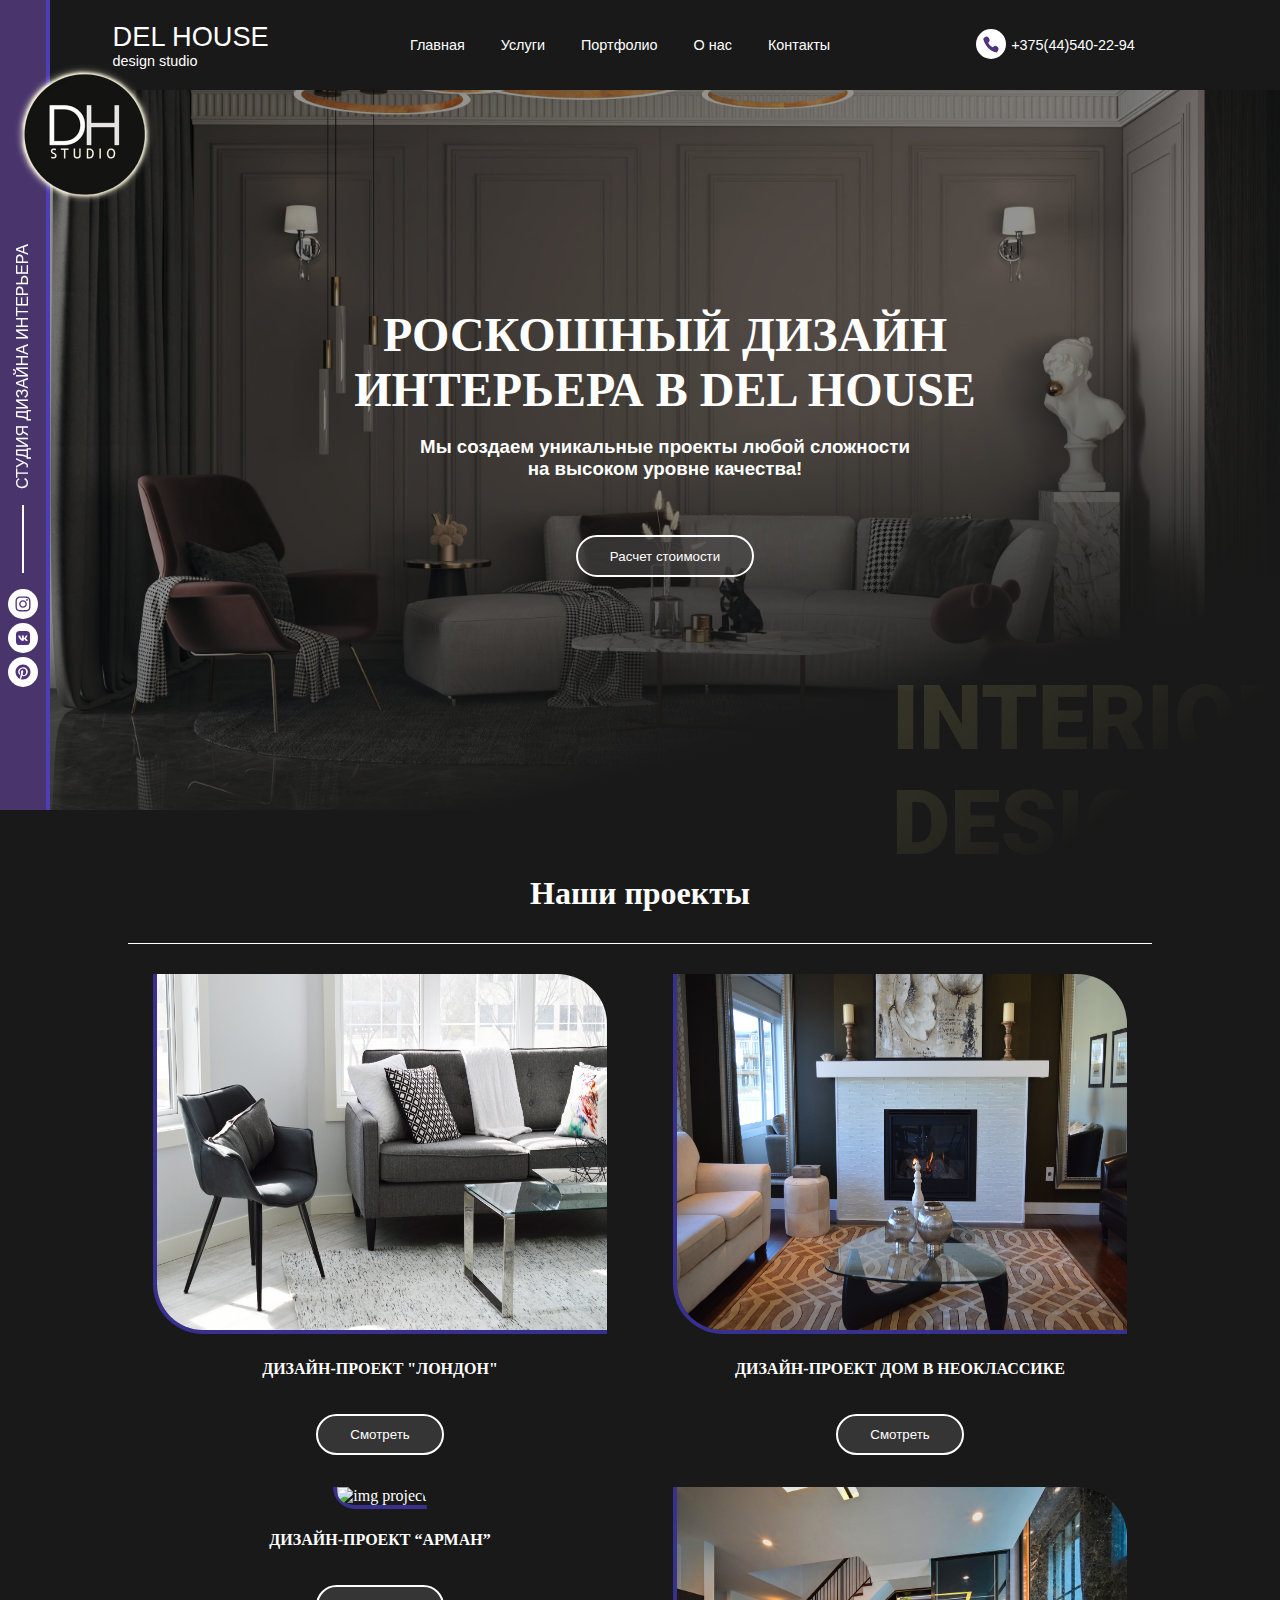
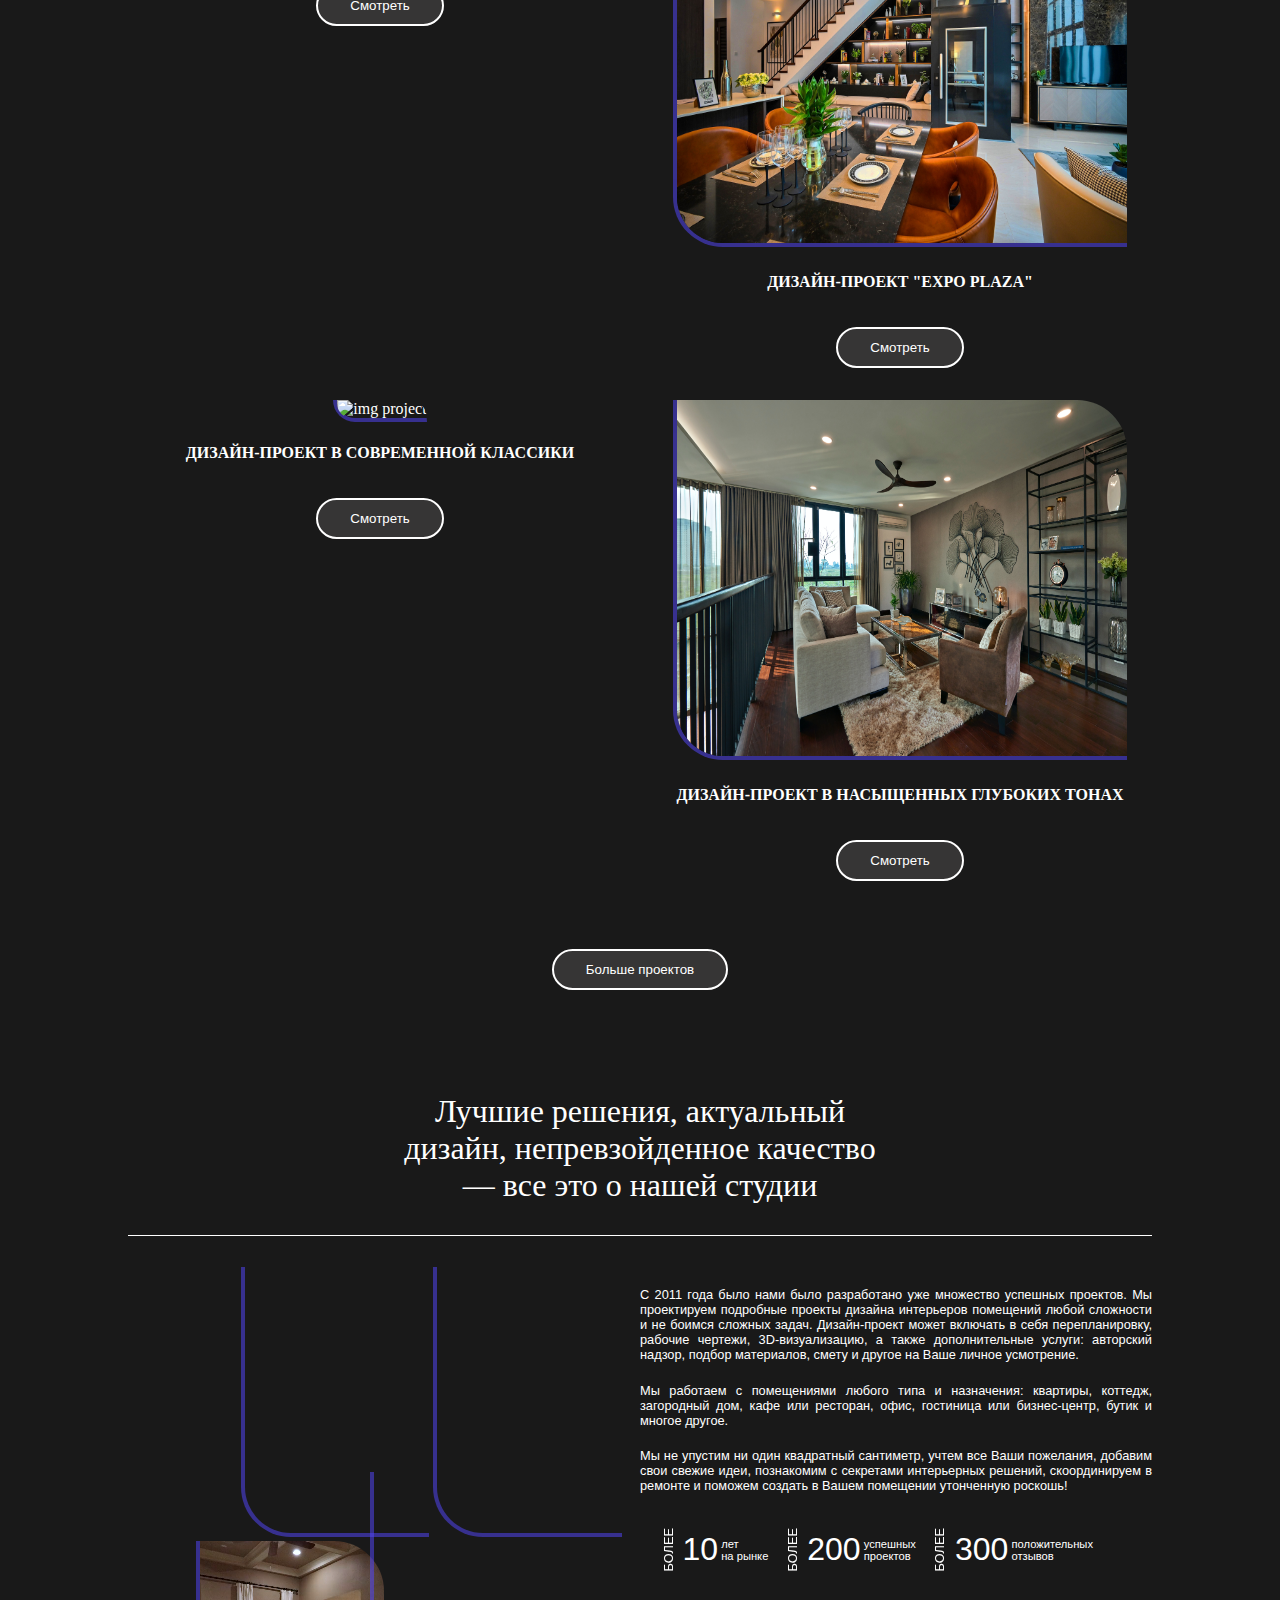
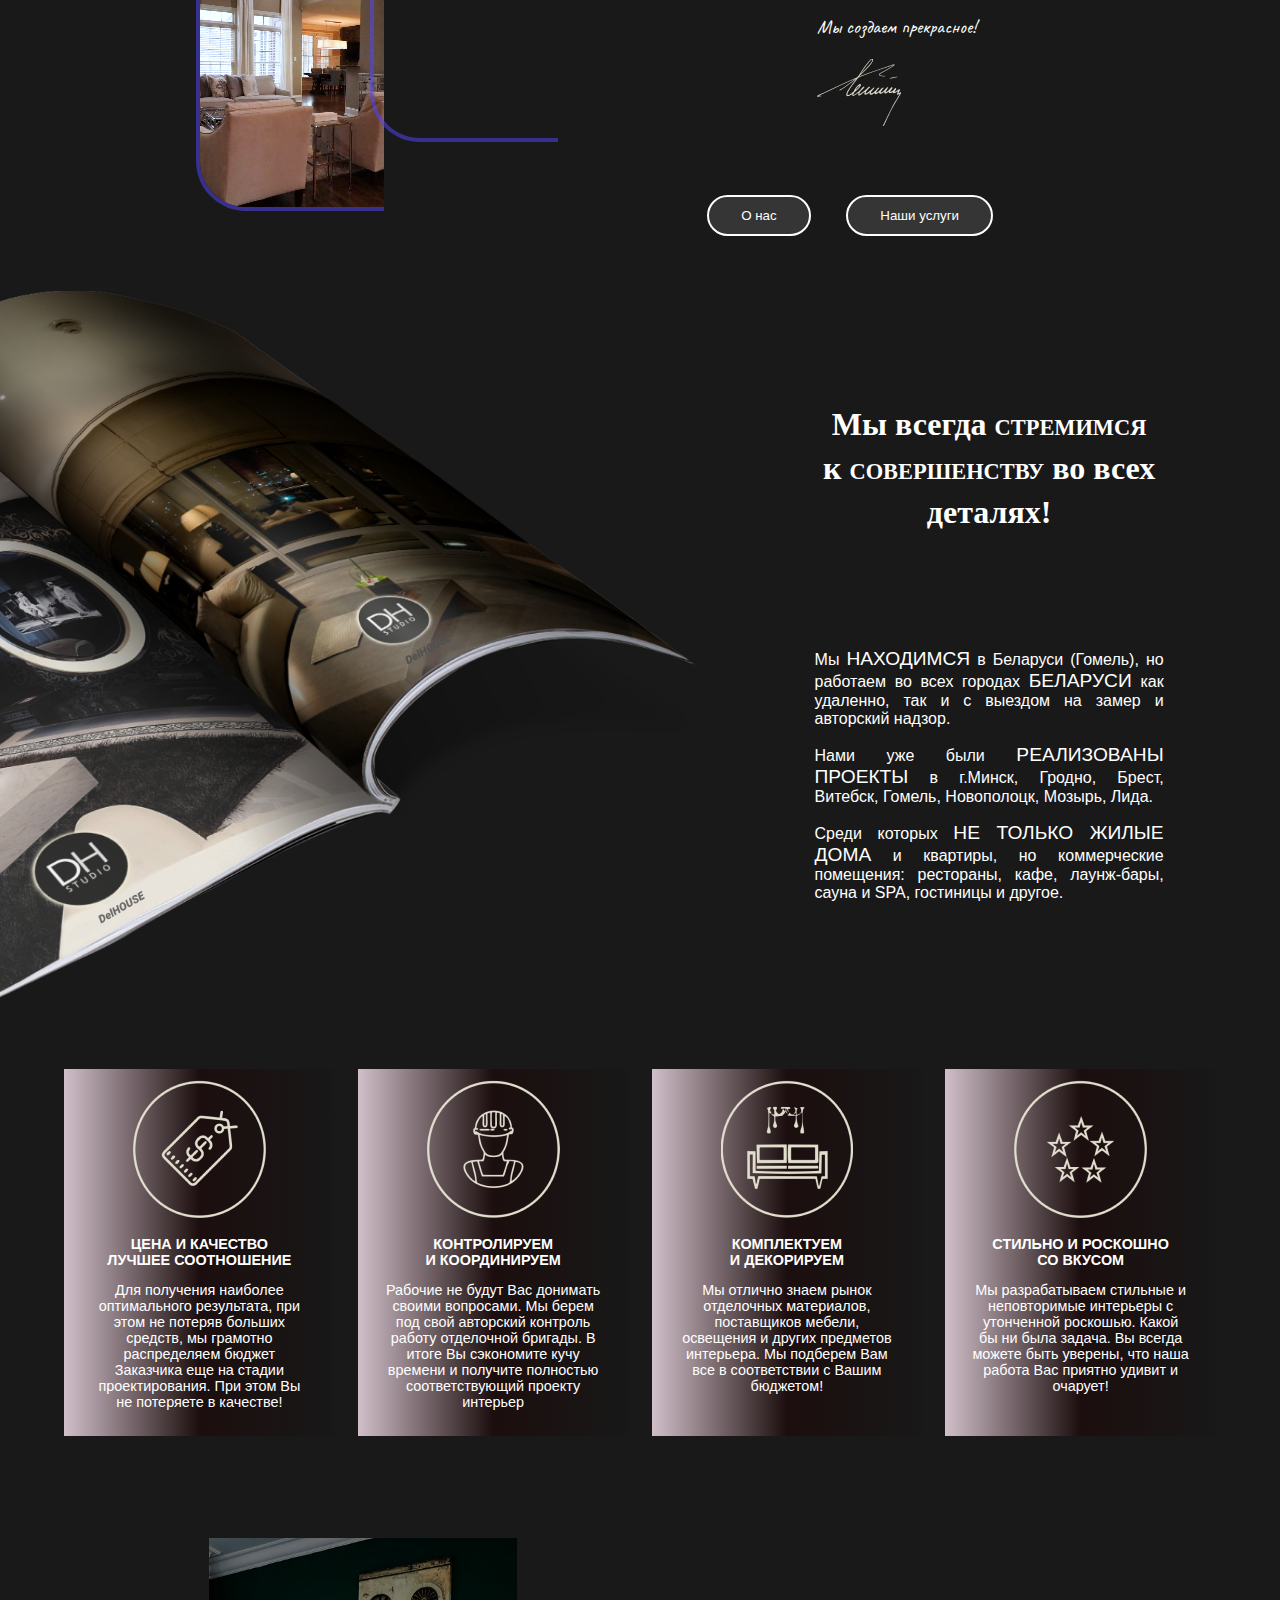
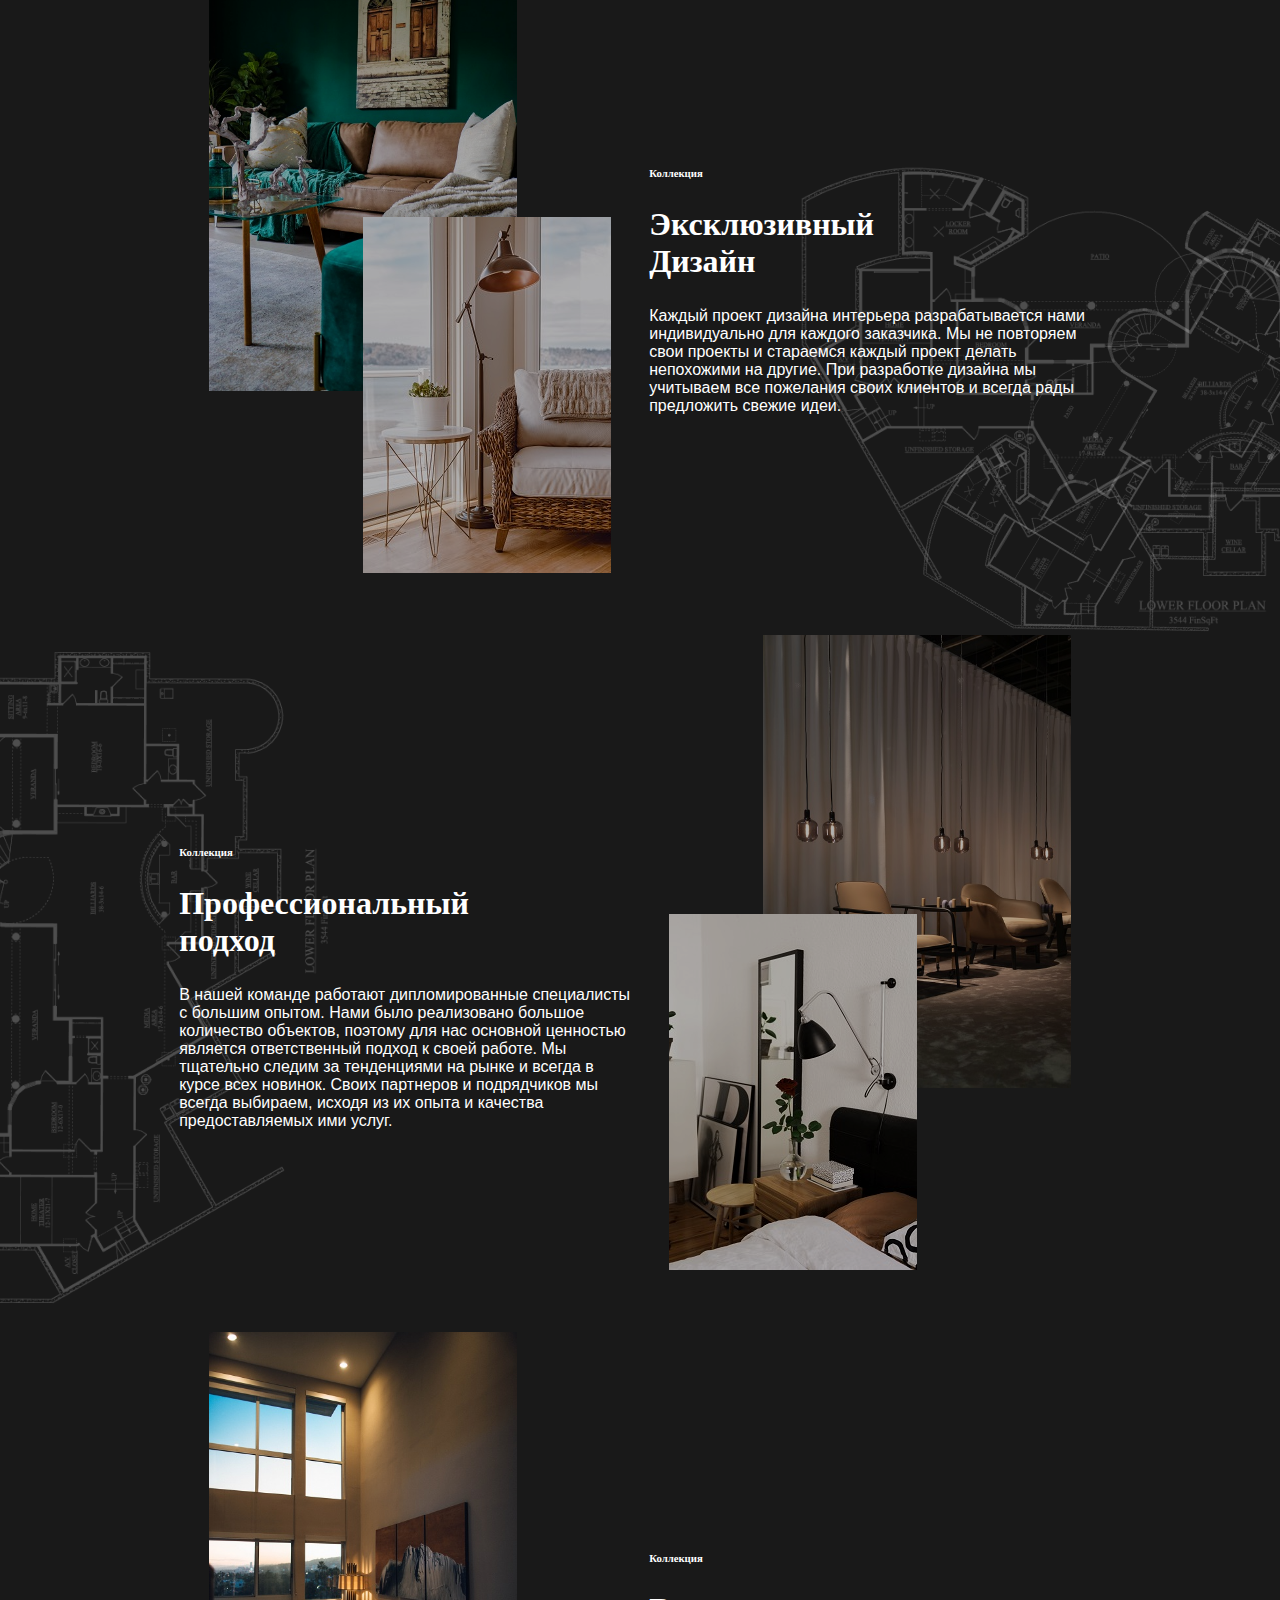
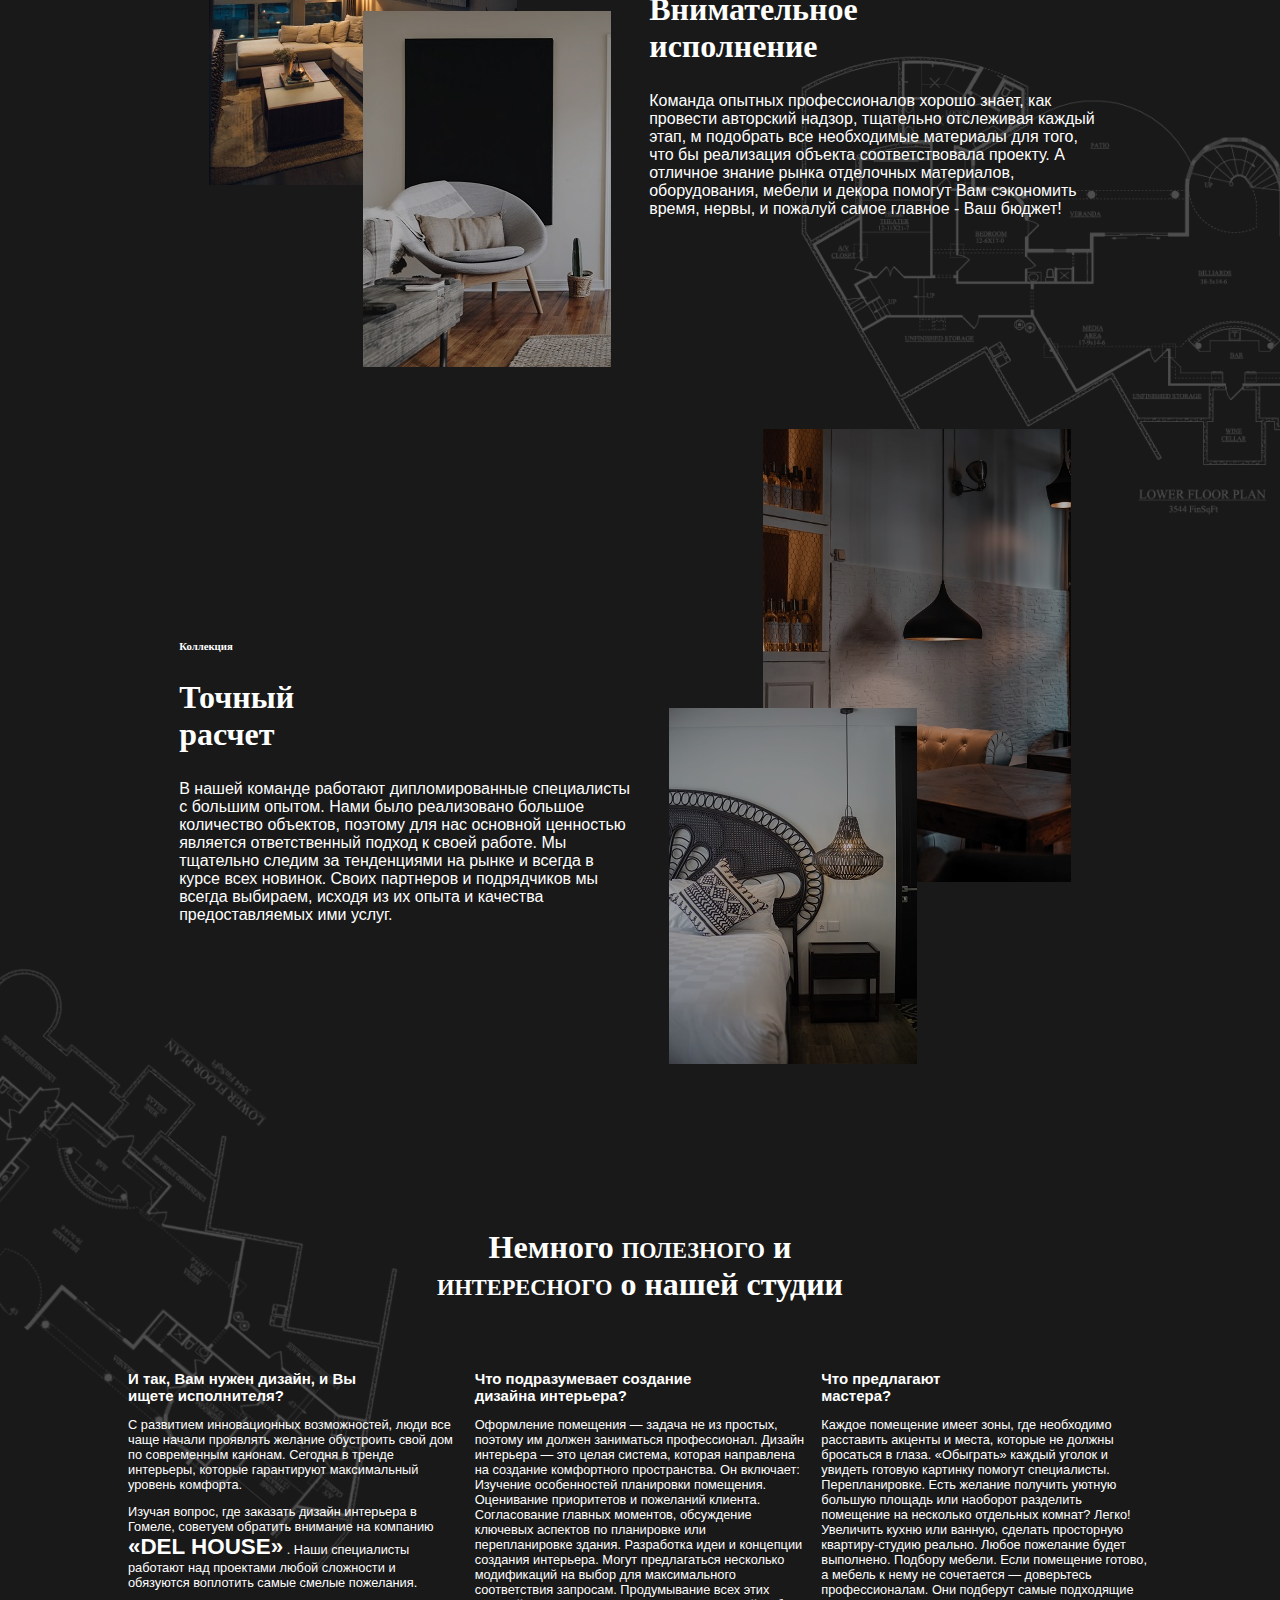
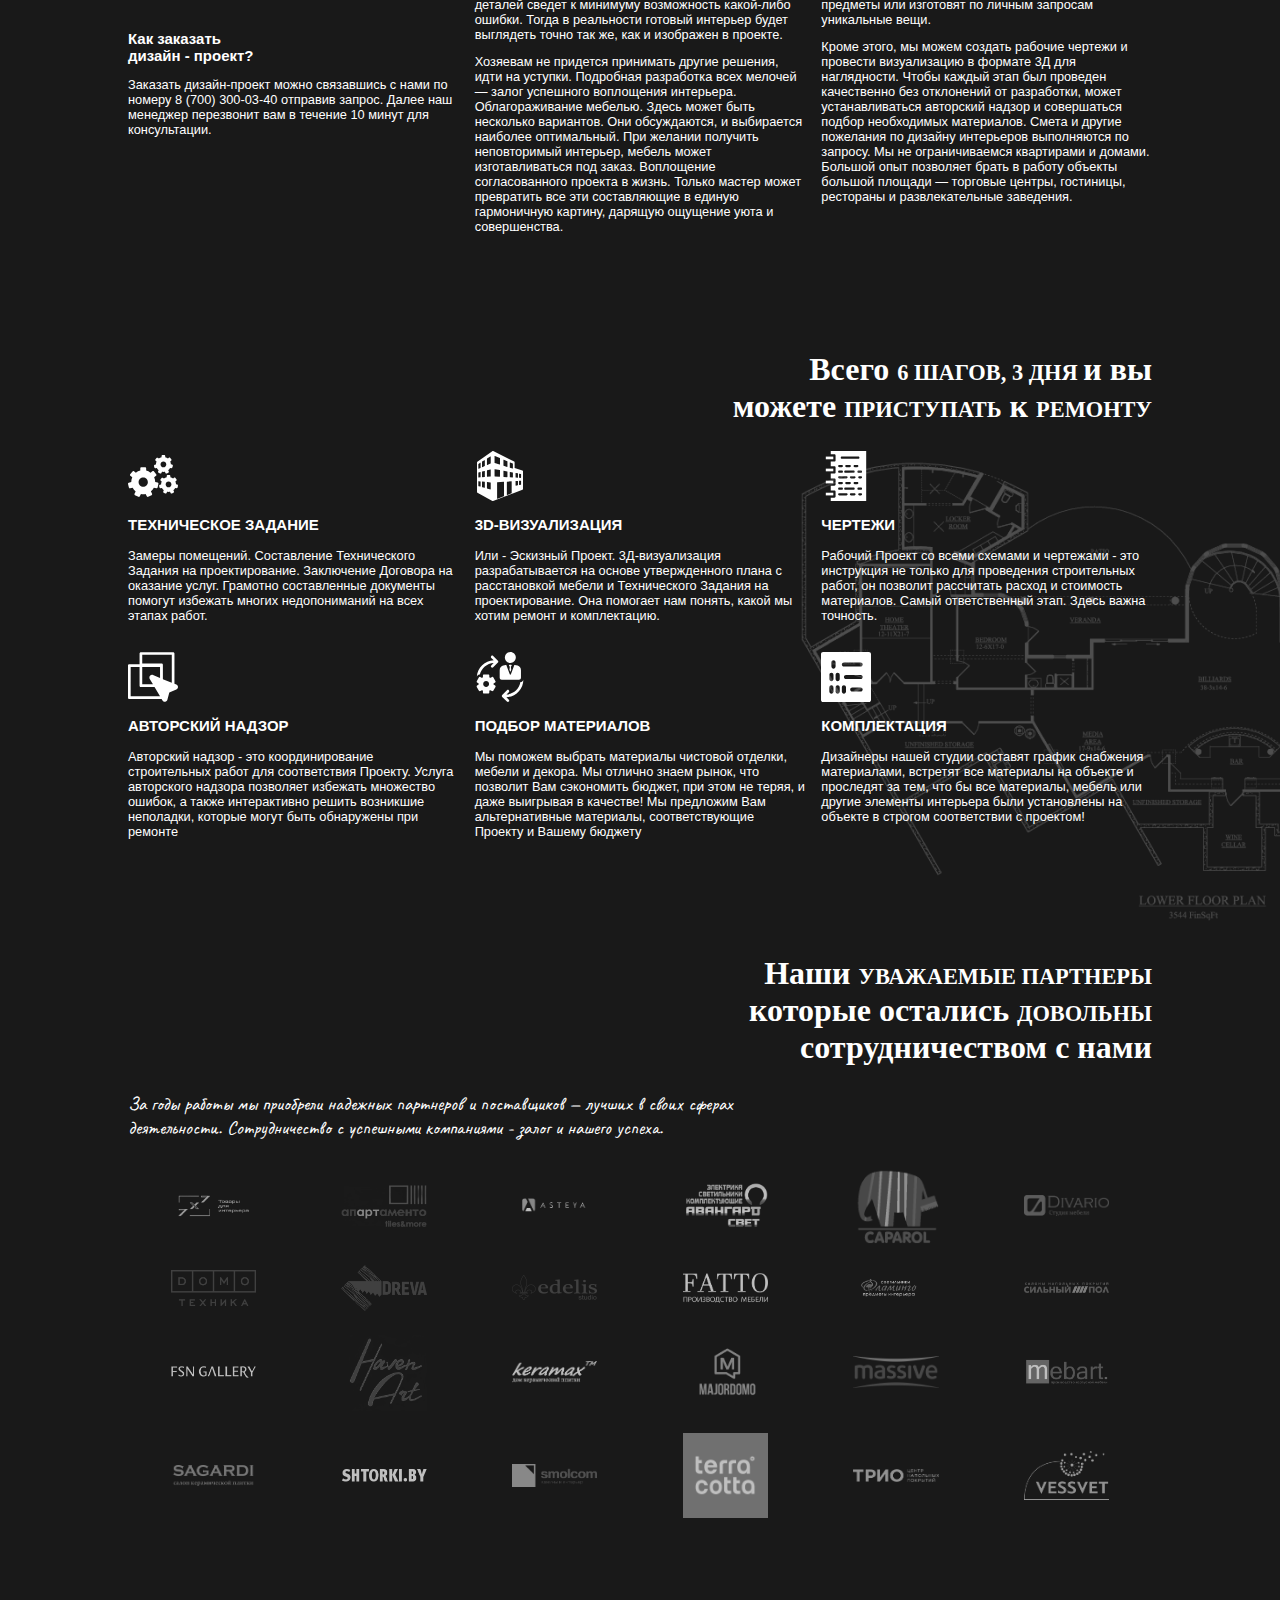
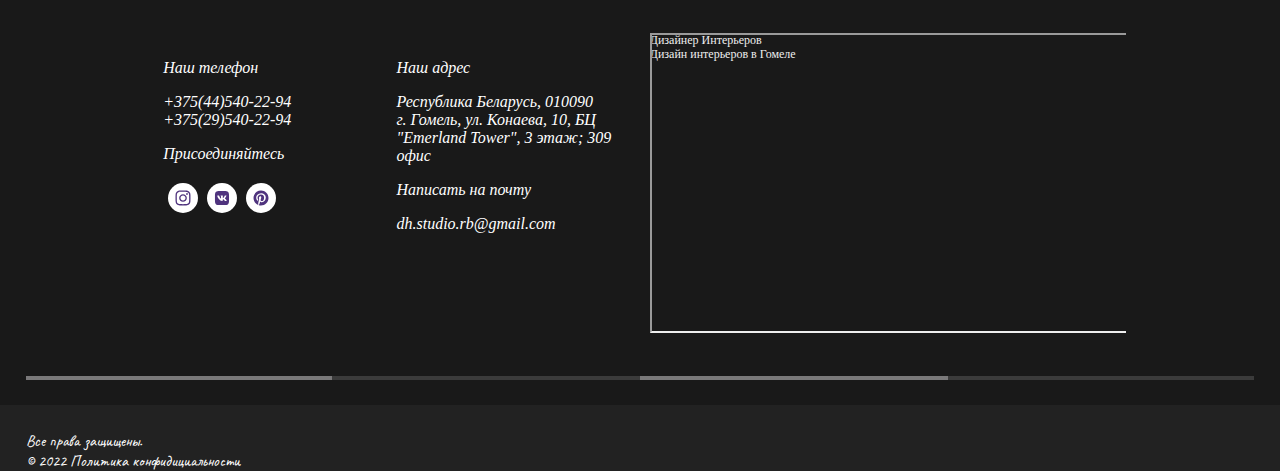
==== commit 9e5f6c27: "Add second file to project" ====
--- a/index.html
+++ b/index.html
@@ -408,17 +408,20 @@
                muted loop></video>
          </div>
          <div class="section-solutions-wrapper-text">
-            <p>С 2011 года было нами было разработано уже множество успешных проектов. Мы проектируем подробные проекты
+            <p>С 2011 года было нами было разработано уже множество успешных проектов. Мы проектируем подробные
+               проекты
                дизайна интерьеров помещений любой сложности и не боимся сложных задач.
                Дизайн-проект может включать в себя перепланировку, рабочие чертежи, 3D-визуализацию, а также
                дополнительные услуги: авторский надзор, подбор материалов, смету и другое на Ваше личное
                усмотрение.
             </p>
-            <p>Мы работаем с помещениями любого типа и назначения: квартиры, коттедж, загородный дом, кафе или ресторан,
+            <p>Мы работаем с помещениями любого типа и назначения: квартиры, коттедж, загородный дом, кафе или
+               ресторан,
                офис, гостиница или бизнес-центр, бутик и многое другое.
             </p>
             <p>Мы не упустим ни один квадратный сантиметр, учтем все Ваши пожелания, добавим свои свежие идеи,
-               познакомим с секретами интерьерных решений, скоординируем в ремонте и поможем создать в Вашем помещении
+               познакомим с секретами интерьерных решений, скоординируем в ремонте и поможем создать в Вашем
+               помещении
                утонченную роскошь!</p>
             <div class="section-solutions-text-advantages">
                <div class="section-solutions-text-advantage">
@@ -465,10 +468,12 @@
          <div class="section-information-text">
             <h2 class="title">Мы всегда <span class="section-information-text-word">стремимся</span><br> к <span
                   class="section-information-text-word">совершенству</span> во всех<br> деталях!</h2>
-            <p>Мы <span class="section-information-text-word">находимся</span> в Беларуси (Гомель), но работаем во всех
+            <p>Мы <span class="section-information-text-word">находимся</span> в Беларуси (Гомель), но работаем во
+               всех
                городах <span class="section-information-text-word">Беларуси</span> как удаленно, так и с
                выездом на замер и авторский надзор.</p>
-            <p>Нами уже были <span class="section-information-text-word">реализованы проекты</span> в г.Минск, Гродно,
+            <p>Нами уже были <span class="section-information-text-word">реализованы проекты</span> в г.Минск,
+               Гродно,
                Брест, Витебск, Гомель, Новополоцк, Мозырь,
                Лида.</p>
             <p>Среди которых <span class="section-information-text-word">не только жилые дома</span> и квартиры, но
@@ -497,7 +502,8 @@
             <img src="./images/images-section-information-cards/complete-and-decorate133x137.png"
                alt="img price and quality">
             <h3>КОМПЛЕКТУЕМ<br>и декорируем</h3>
-            <p>Мы отлично знаем рынок отделочных материалов, поставщиков мебели, освещения и других предметов интерьера.
+            <p>Мы отлично знаем рынок отделочных материалов, поставщиков мебели, освещения и других предметов
+               интерьера.
                Мы подберем Вам все в соответствии с Вашим бюджетом!
             </p>
          </div>
@@ -523,7 +529,8 @@
          <div class="section-collection-wrapper-text">
             <h6>Коллекция</h6>
             <h2>Эксклюзивный<br>Дизайн</h2>
-            <p>Каждый проект дизайна интерьера разрабатывается нами индивидуально для каждого заказчика. Мы не повторяем
+            <p>Каждый проект дизайна интерьера разрабатывается нами индивидуально для каждого заказчика. Мы не
+               повторяем
                свои проекты и стараемся каждый проект делать непохожими на другие.
                При разработке дизайна мы учитываем все пожелания своих клиентов и всегда рады предложить свежие идеи.
             </p>
@@ -560,8 +567,10 @@
          <div class="section-collection-wrapper-text">
             <h6>Коллекция</h6>
             <h2>Внимательное<br>исполнение</h2>
-            <p>Команда опытных профессионалов хорошо знает, как провести авторский надзор, тщательно отслеживая каждый
-               этап, м подобрать все необходимые материалы для того, что бы реализация объекта соответствовала проекту.
+            <p>Команда опытных профессионалов хорошо знает, как провести авторский надзор, тщательно отслеживая
+               каждый
+               этап, м подобрать все необходимые материалы для того, что бы реализация объекта соответствовала
+               проекту.
                А отличное знание рынка отделочных материалов, оборудования, мебели и декора помогут Вам сэкономить
                время, нервы, и пожалуй самое главное - Ваш бюджет!
             </p>
@@ -597,19 +606,22 @@
          <article>
             <h3>И так, Вам нужен дизайн, и Вы<br> ищете исполнителя?</h3>
             <p>С развитием инновационных возможностей, люди все чаще начали проявлять желание обустроить свой дом по
-               современным канонам. Сегодня в тренде интерьеры, которые гарантируют максимальный уровень комфорта.</p>
+               современным канонам. Сегодня в тренде интерьеры, которые гарантируют максимальный уровень комфорта.
+            </p>
             <p>Изучая вопрос, где заказать дизайн интерьера в Гомеле, советуем обратить внимание на компанию <span
                   class="section-information-text-word">«DEL HOUSE»</span>
                . Наши специалисты работают над проектами любой сложности и обязуются воплотить самые смелые
                пожелания.</p>
             <h3>Как заказать <br>дизайн - проект?</h3>
             <p>Заказать дизайн-проект можно связавшись с нами по номеру <a href="tel:8 (700) 300-03-40">8 (700)
-                  300-03-40</a> отправив запрос. Далее наш менеджер перезвонит вам в течение 10 минут для консультации.
+                  300-03-40</a> отправив запрос. Далее наш менеджер перезвонит вам в течение 10 минут для
+               консультации.
             </p>
          </article>
          <article>
             <h3>Что подразумевает создание<br>дизайна интерьера?</h3>
-            <p>Оформление помещения — задача не из простых, поэтому им должен заниматься профессионал. Дизайн интерьера
+            <p>Оформление помещения — задача не из простых, поэтому им должен заниматься профессионал. Дизайн
+               интерьера
                —
                это целая система, которая направлена на создание комфортного пространства. Он включает:
                Изучение особенностей планировки помещения. Оценивание приоритетов и пожеланий клиента. Согласование
@@ -620,12 +632,14 @@
                Продумывание всех этих деталей сведет к минимуму возможность какой-либо ошибки. Тогда в реальности
                готовый
                интерьер будет выглядеть точно так же, как и изображен в проекте.</p>
-            <p>Хозяевам не придется принимать другие решения, идти на уступки. Подробная разработка всех мелочей — залог
+            <p>Хозяевам не придется принимать другие решения, идти на уступки. Подробная разработка всех мелочей —
+               залог
                успешного воплощения интерьера.
                Облагораживание мебелью. Здесь может быть несколько вариантов. Они обсуждаются, и выбирается наиболее
                оптимальный. При желании получить неповторимый интерьер, мебель может изготавливаться под заказ.
                Воплощение согласованного проекта в жизнь.
-               Только мастер может превратить все эти составляющие в единую гармоничную картину, дарящую ощущение уюта и
+               Только мастер может превратить все эти составляющие в единую гармоничную картину, дарящую ощущение
+               уюта и
                совершенства.</p>
          </article>
          <article>
@@ -642,11 +656,15 @@
                Если помещение готово, а мебель к нему не сочетается — доверьтесь профессионалам.
                Они подберут самые подходящие предметы или изготовят по личным запросам
                уникальные вещи.</p>
-            <p>Кроме этого, мы можем создать рабочие чертежи и провести визуализацию в формате 3Д для наглядности. Чтобы
-               каждый этап был проведен качественно без отклонений от разработки, может устанавливаться авторский надзор
+            <p>Кроме этого, мы можем создать рабочие чертежи и провести визуализацию в формате 3Д для наглядности.
+               Чтобы
+               каждый этап был проведен качественно без отклонений от разработки, может устанавливаться авторский
+               надзор
                и
-               совершаться подбор необходимых материалов. Смета и другие пожелания по дизайну интерьеров выполняются по
-               запросу. Мы не ограничиваемся квартирами и домами. Большой опыт позволяет брать в работу объекты большой
+               совершаться подбор необходимых материалов. Смета и другие пожелания по дизайну интерьеров выполняются
+               по
+               запросу. Мы не ограничиваемся квартирами и домами. Большой опыт позволяет брать в работу объекты
+               большой
                площади — торговые центры, гостиницы, рестораны и развлекательные заведения.</p>
          </article>
       </div>
@@ -686,8 +704,10 @@
                </svg>
             </div>
             <h3>ЧЕРТЕЖИ</h3>
-            <p>Рабочий Проект со всеми схемами и чертежами - это инструкция не только для проведения строительных работ,
-               он позволит рассчитать расход и стоимость материалов. Самый ответственный этап. Здесь важна точность.</p>
+            <p>Рабочий Проект со всеми схемами и чертежами - это инструкция не только для проведения строительных
+               работ,
+               он позволит рассчитать расход и стоимость материалов. Самый ответственный этап. Здесь важна точность.
+            </p>
          </div>
          <div class="section-six-steps-three-days-card">
             <div class="section-six-steps-three-days-card-icon">
@@ -720,7 +740,8 @@
             </div>
             <h3>КОМПЛЕКТАЦИЯ</h3>
             <p>Дизайнеры нашей студии составят график снабжения материалами, встретят все материалы на объекте и
-               проследят за тем, что бы все материалы, мебель или другие элементы интерьера были установлены на объекте
+               проследят за тем, что бы все материалы, мебель или другие элементы интерьера были установлены на
+               объекте
                в строгом соответствии с проектом!</p>
          </div>
       </div>
@@ -783,7 +804,7 @@
             <img src="./images/images-section-partners/partner-content-keramax-logo.png" alt="img logo keramax">
          </a>
          <a href="https://mjdm.ru/?ysclid=lbmkw4vhu190272499">
-            <img src="/images/images-section-partners/partner-content-majordomo.png" alt="img logo keramax">
+            <img src="./images/images-section-partners/partner-content-majordomo.png" alt="img logo keramax">
          </a>
          <a href="https://www.massive.by/?ysclid=lbmkxyalx690411490">
             <img src="./images/images-section-partners/partner-content-massive-logo.png" alt="img logo massive">
@@ -861,7 +882,6 @@
       <p>Все права защищены.</p>
       <p>&copy; 2022 <a href="#">Политика конфидициальности</a></p>
    </div>
-
    <script src="script.js"></script>
    <script src="./script/script-page-home.js"></script>
 </body>--- a/style.css
+++ b/style.css
@@ -12,6 +12,7 @@
 }
 
 body {
+   height: 100%;
    margin: 0;
    padding: 0;
    -webkit-box-sizing: border-box;
@@ -19,6 +20,11 @@
    background-color: #191919;
    color: #fff;
    font-family: "Roboto", sans-serif;
+}
+
+*, :after, :before {
+   -webkit-box-sizing: border-box;
+   box-sizing: border-box;
 }
 
 a,
@@ -123,6 +129,7 @@
 .header-wrapper,
 .header-wrapper-page {
    width: 100%;
+   max-width: 100vw;
 }
 
 .header-wrapper-page {
@@ -148,7 +155,7 @@
 }
 
 .logo-img {
-   background-image: url("../images/logo_DH_STUDIO.png");
+   background-image: url("./images/logo_DH_STUDIO.png");
    background-repeat: no-repeat;
    width: 150px;
    height: 150px;
--- a/styles/style-page-home.css
+++ b/styles/style-page-home.css
@@ -106,7 +106,7 @@
 .modal-content-completion-sending {
    background-color: #191919;
    margin: auto;
-   padding: 20px;
+   padding:40px;
    border: 1px solid #888;
    width: 50%;
    height: 50%;
@@ -573,7 +573,7 @@
    }
 
    .modal-content > form {
-      padding: 10% 10%;
+      padding: 10% 0;
    }
 
    .modal-content-completion-sending {
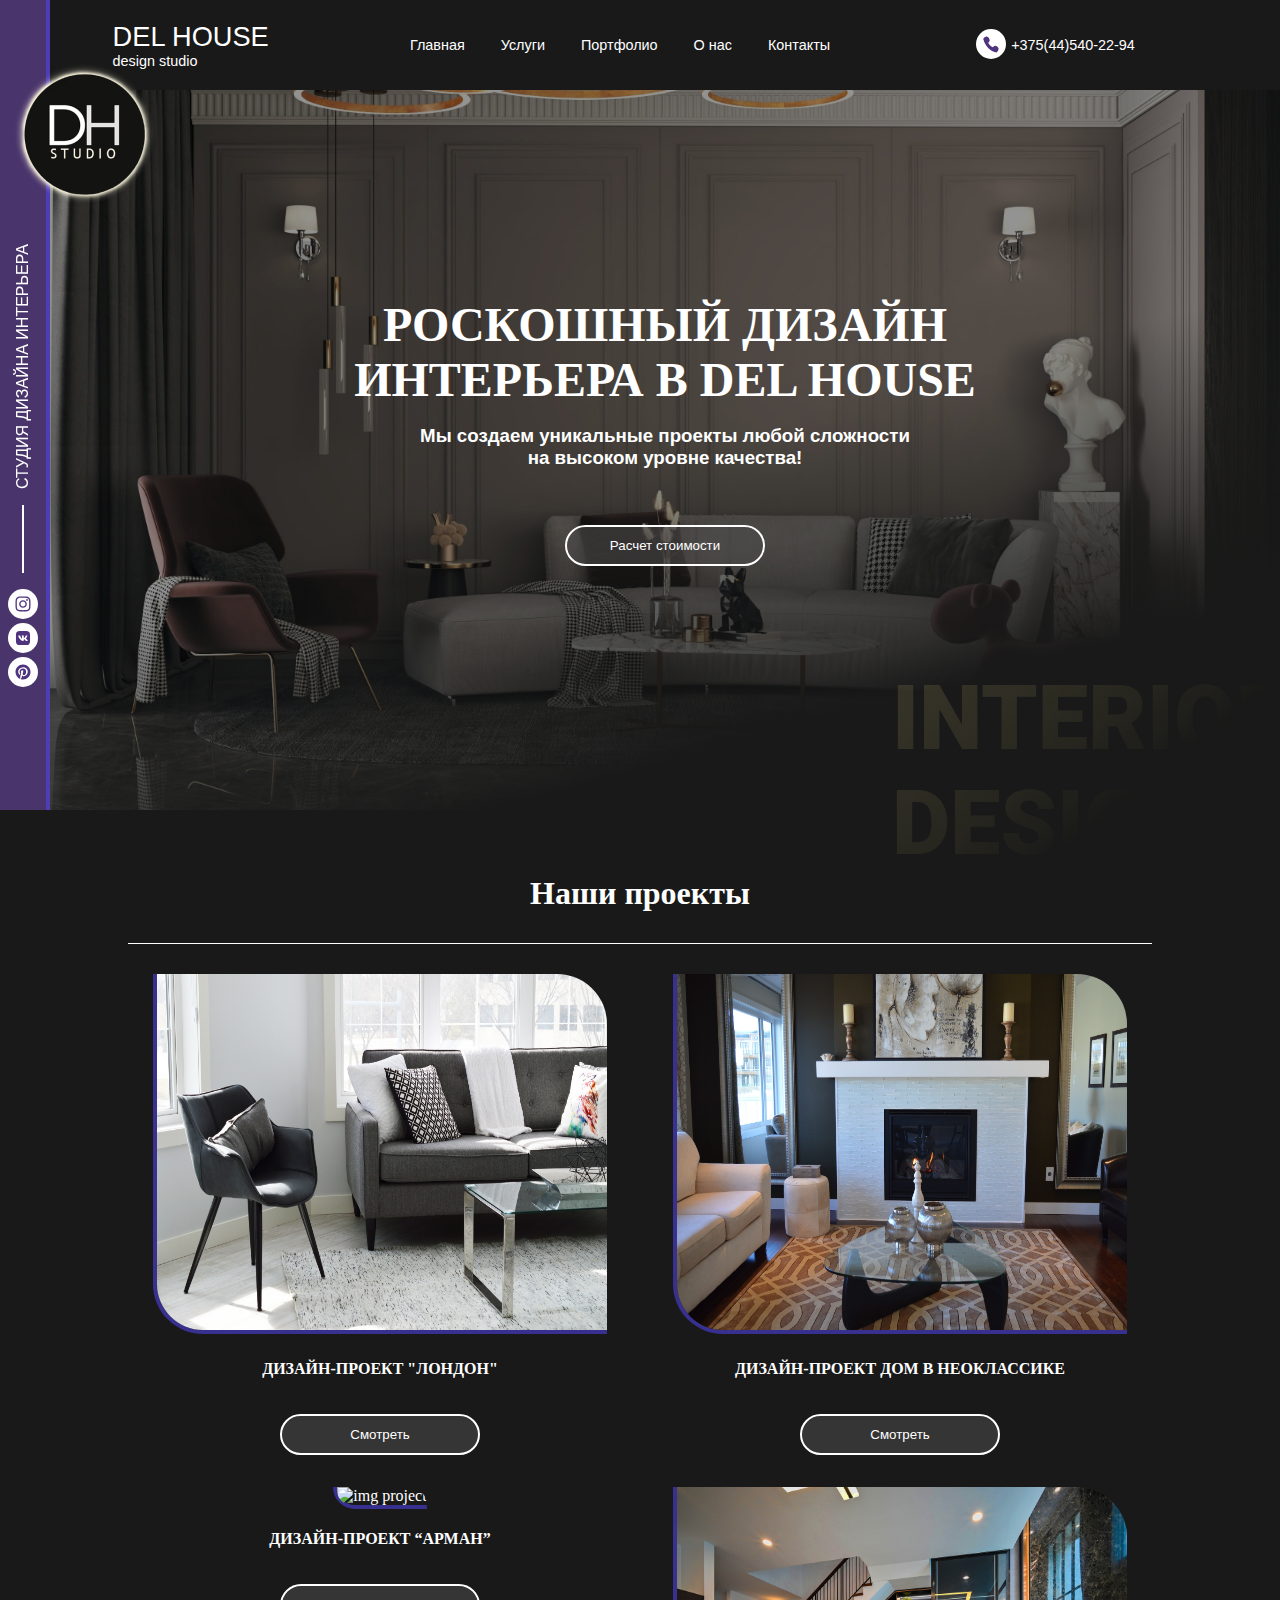
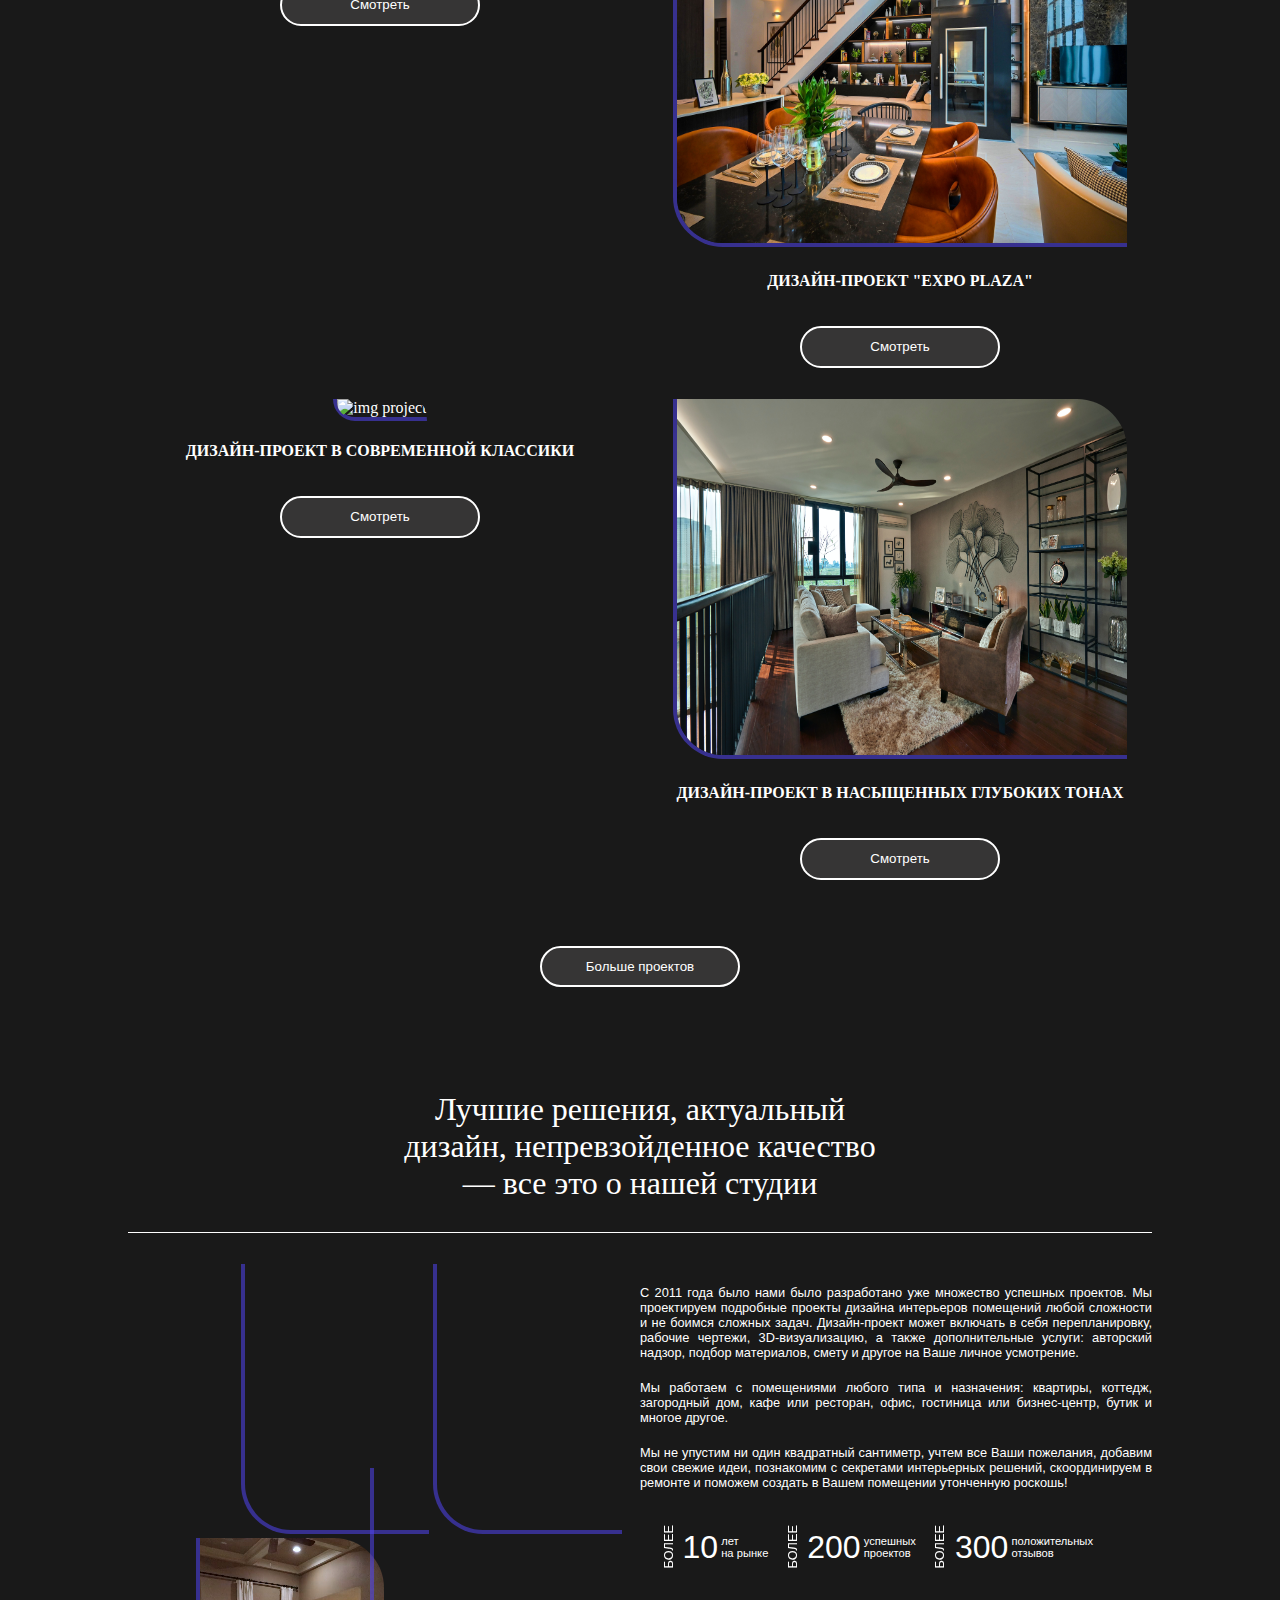
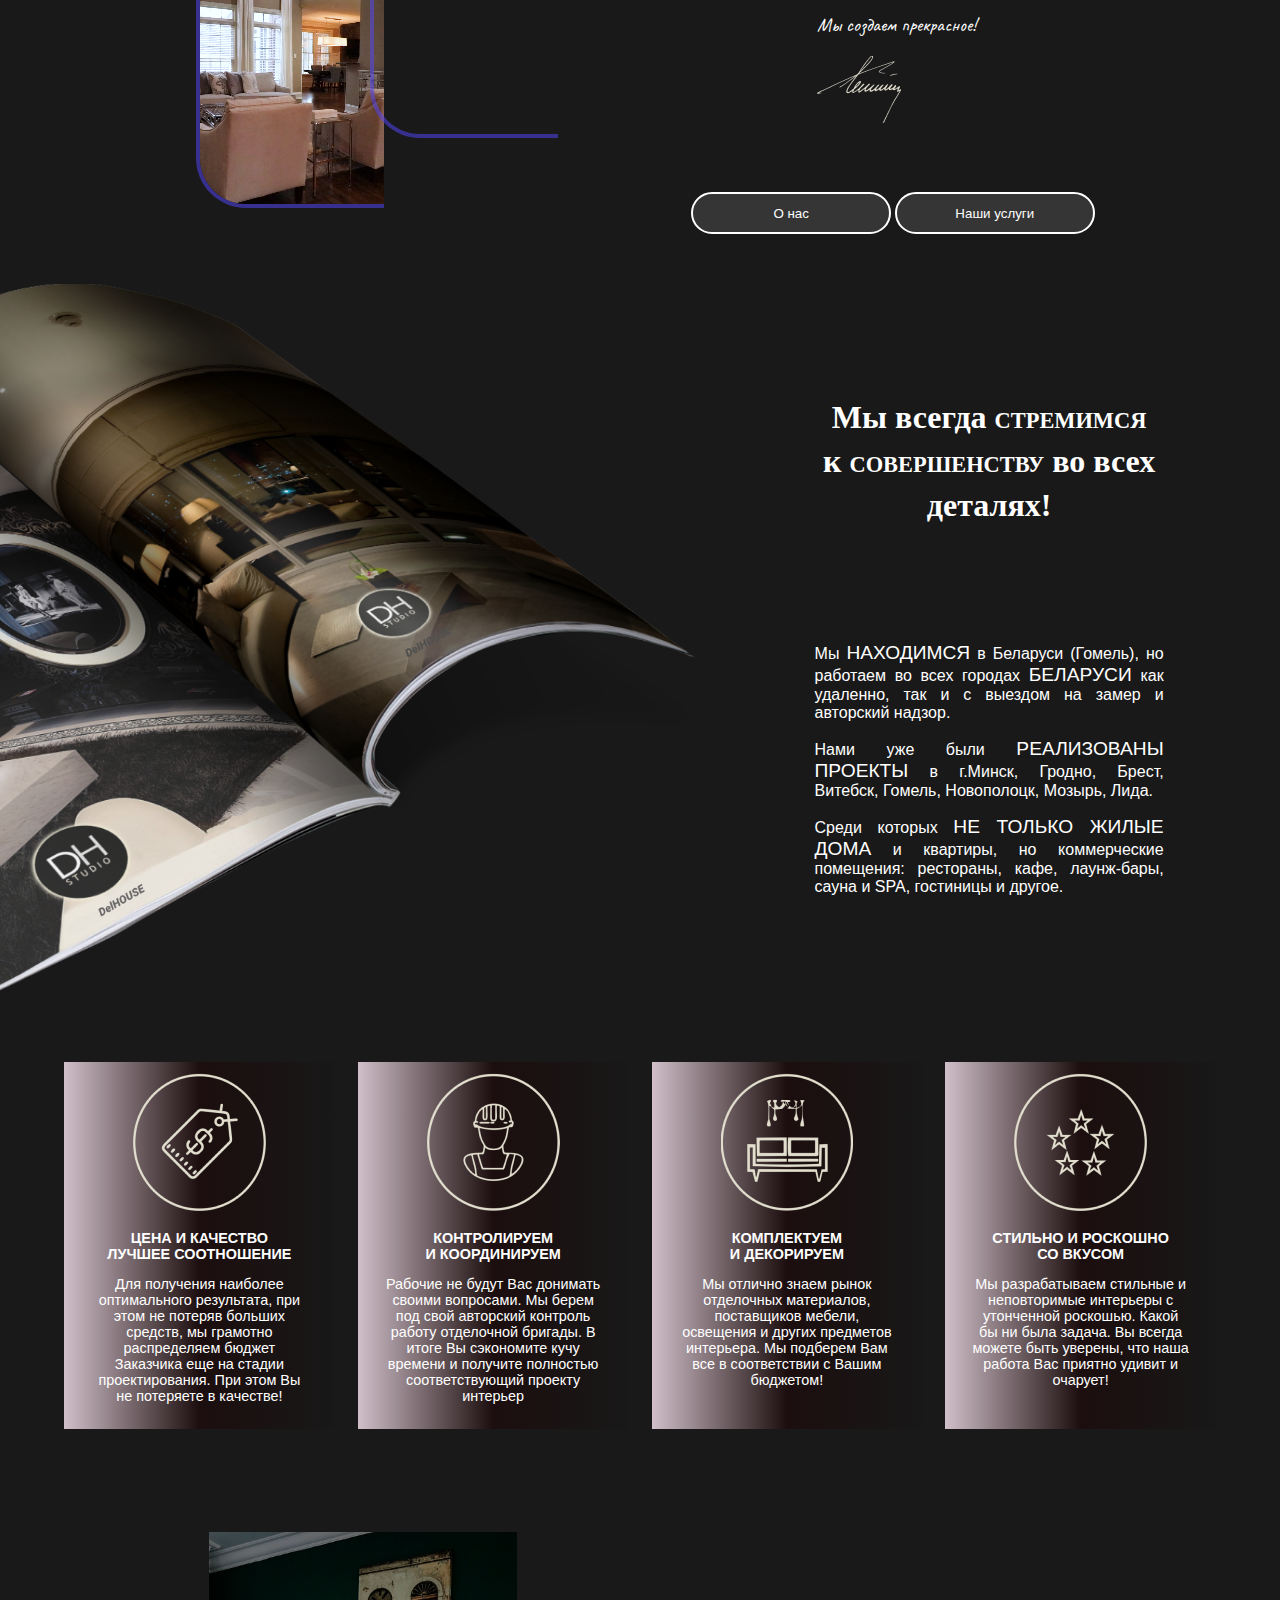
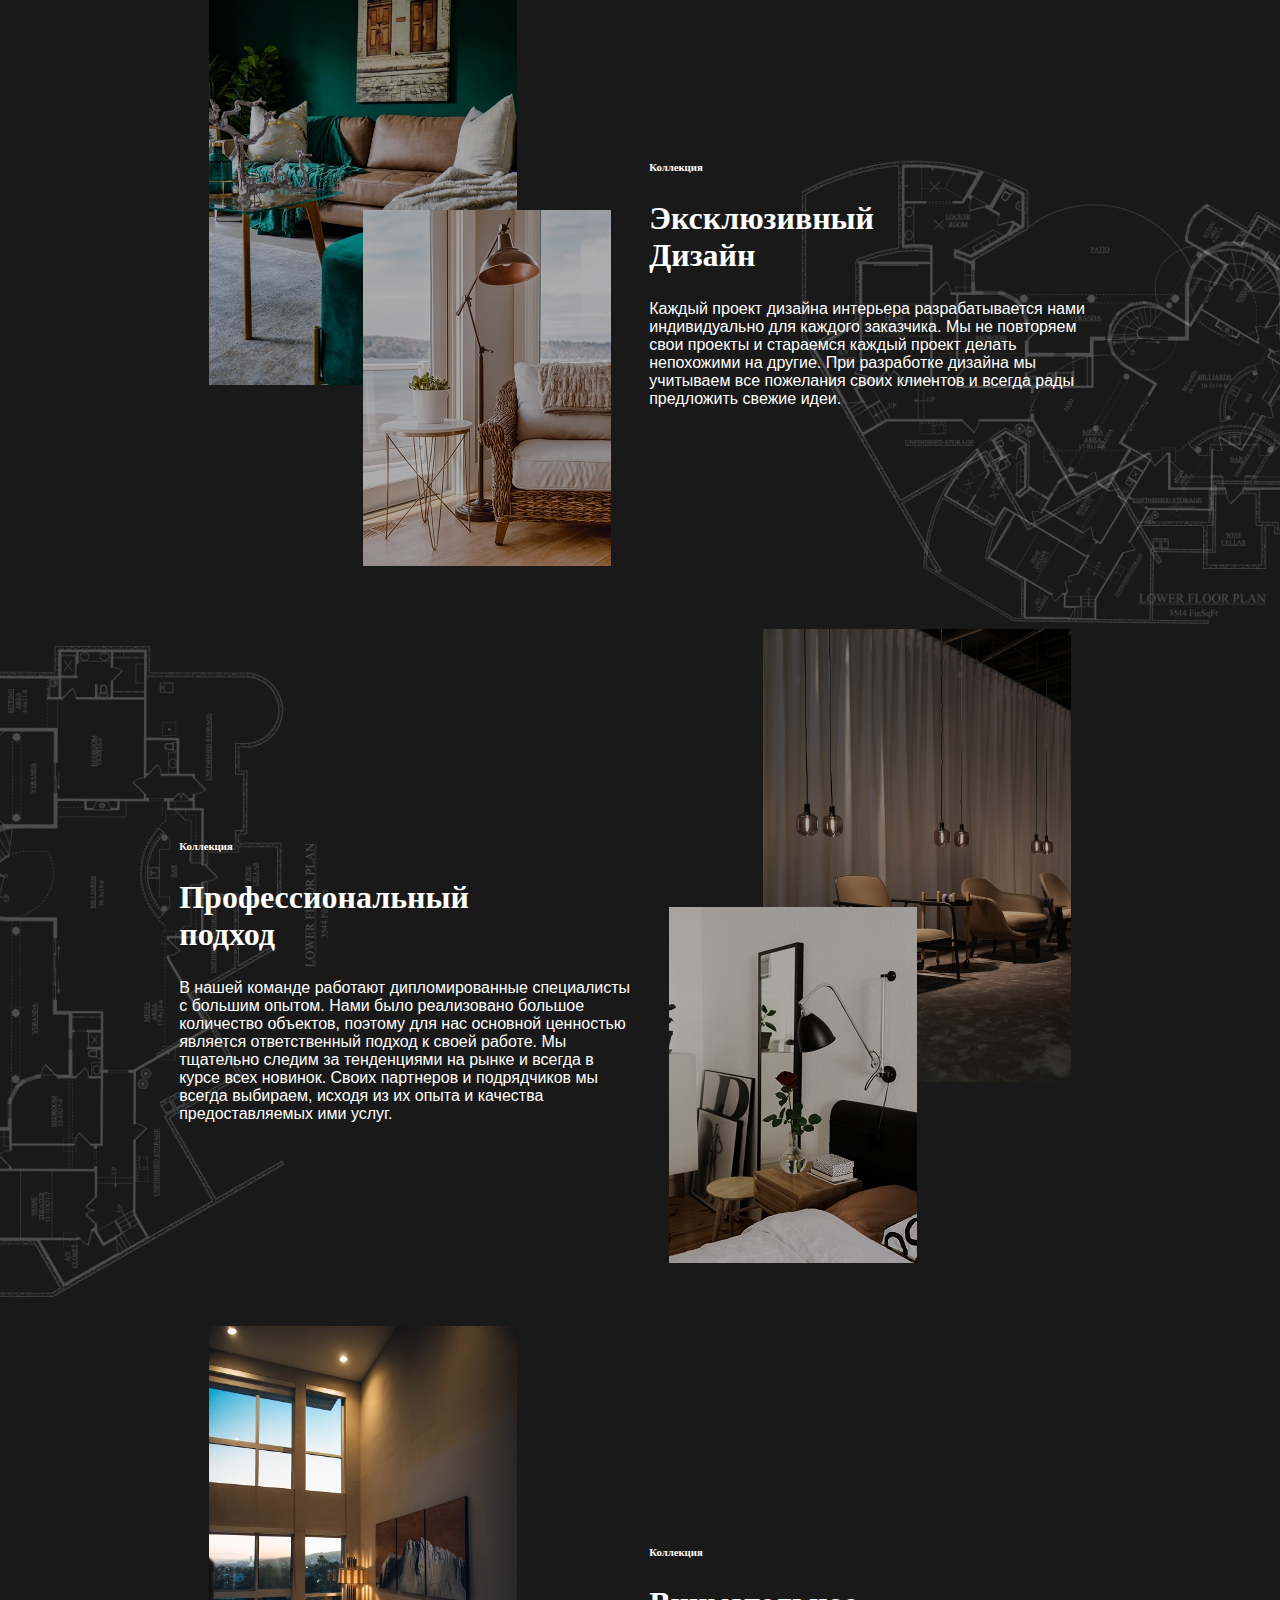
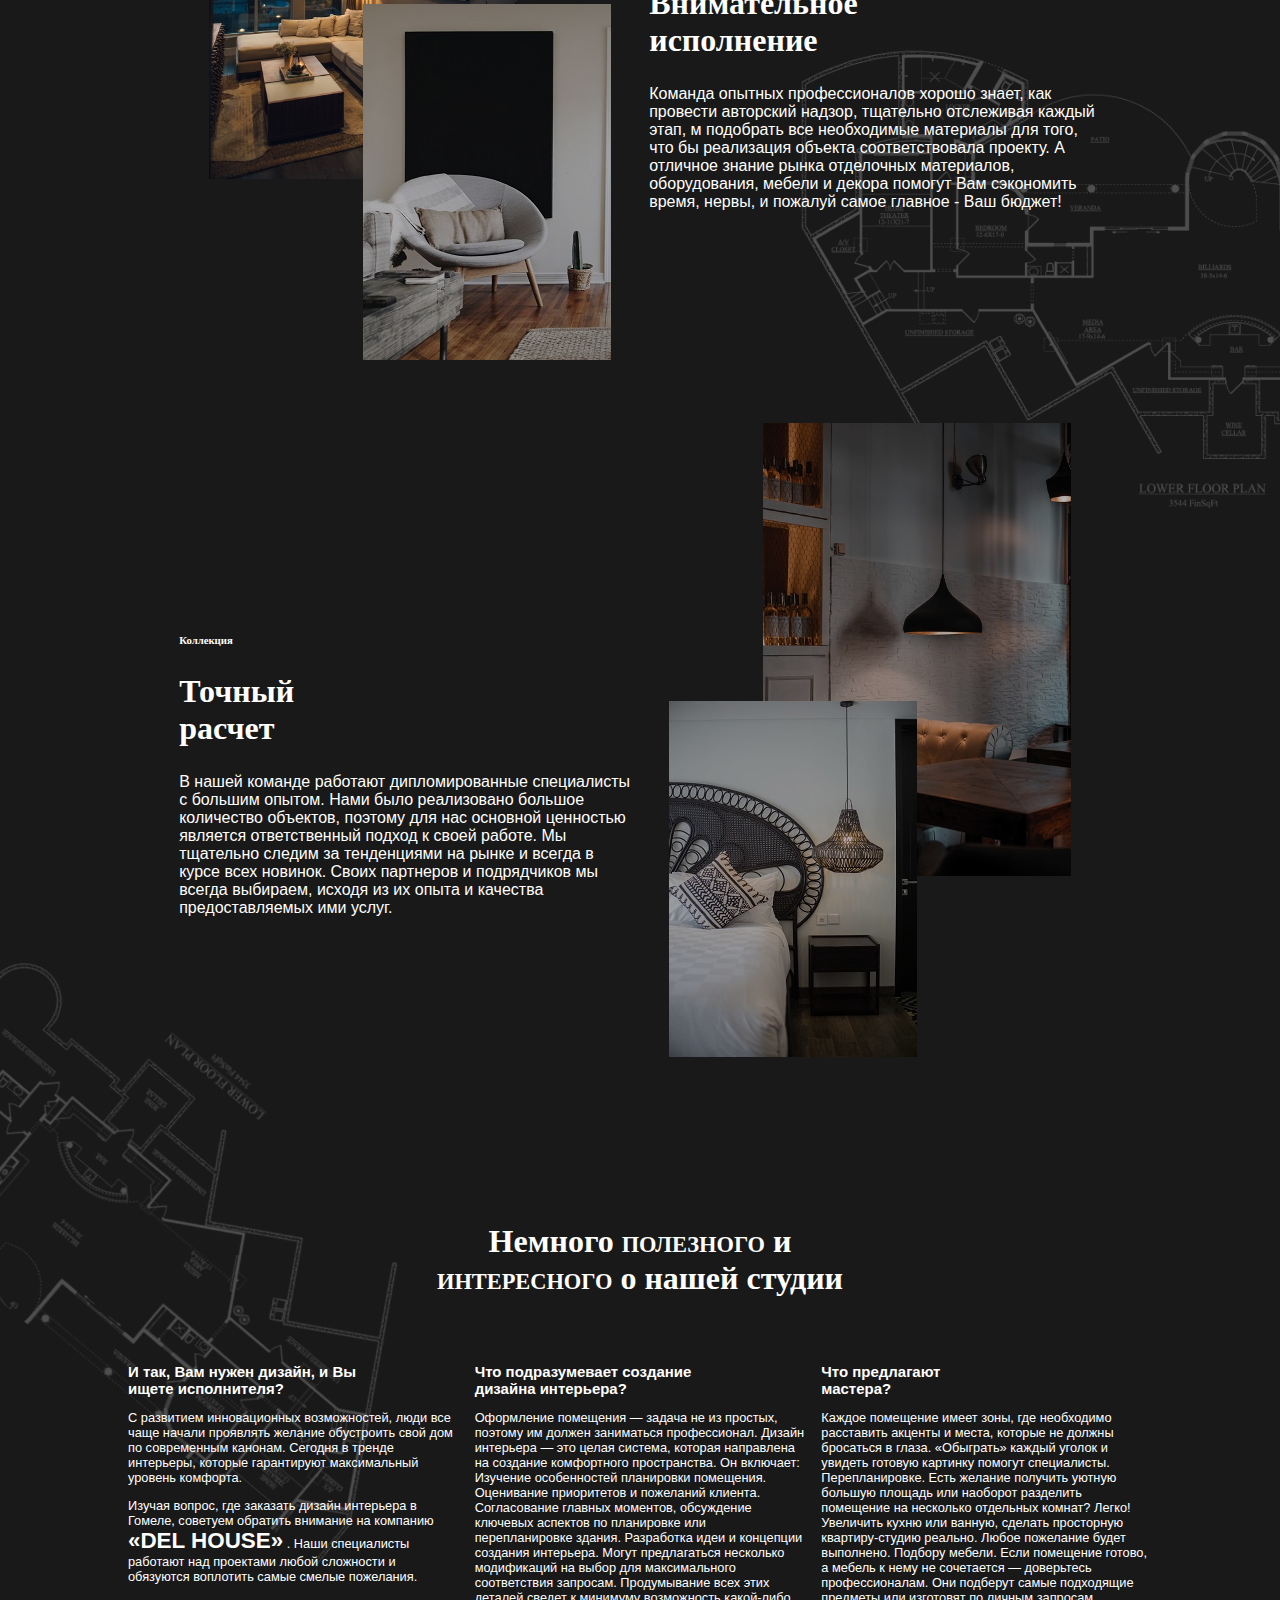
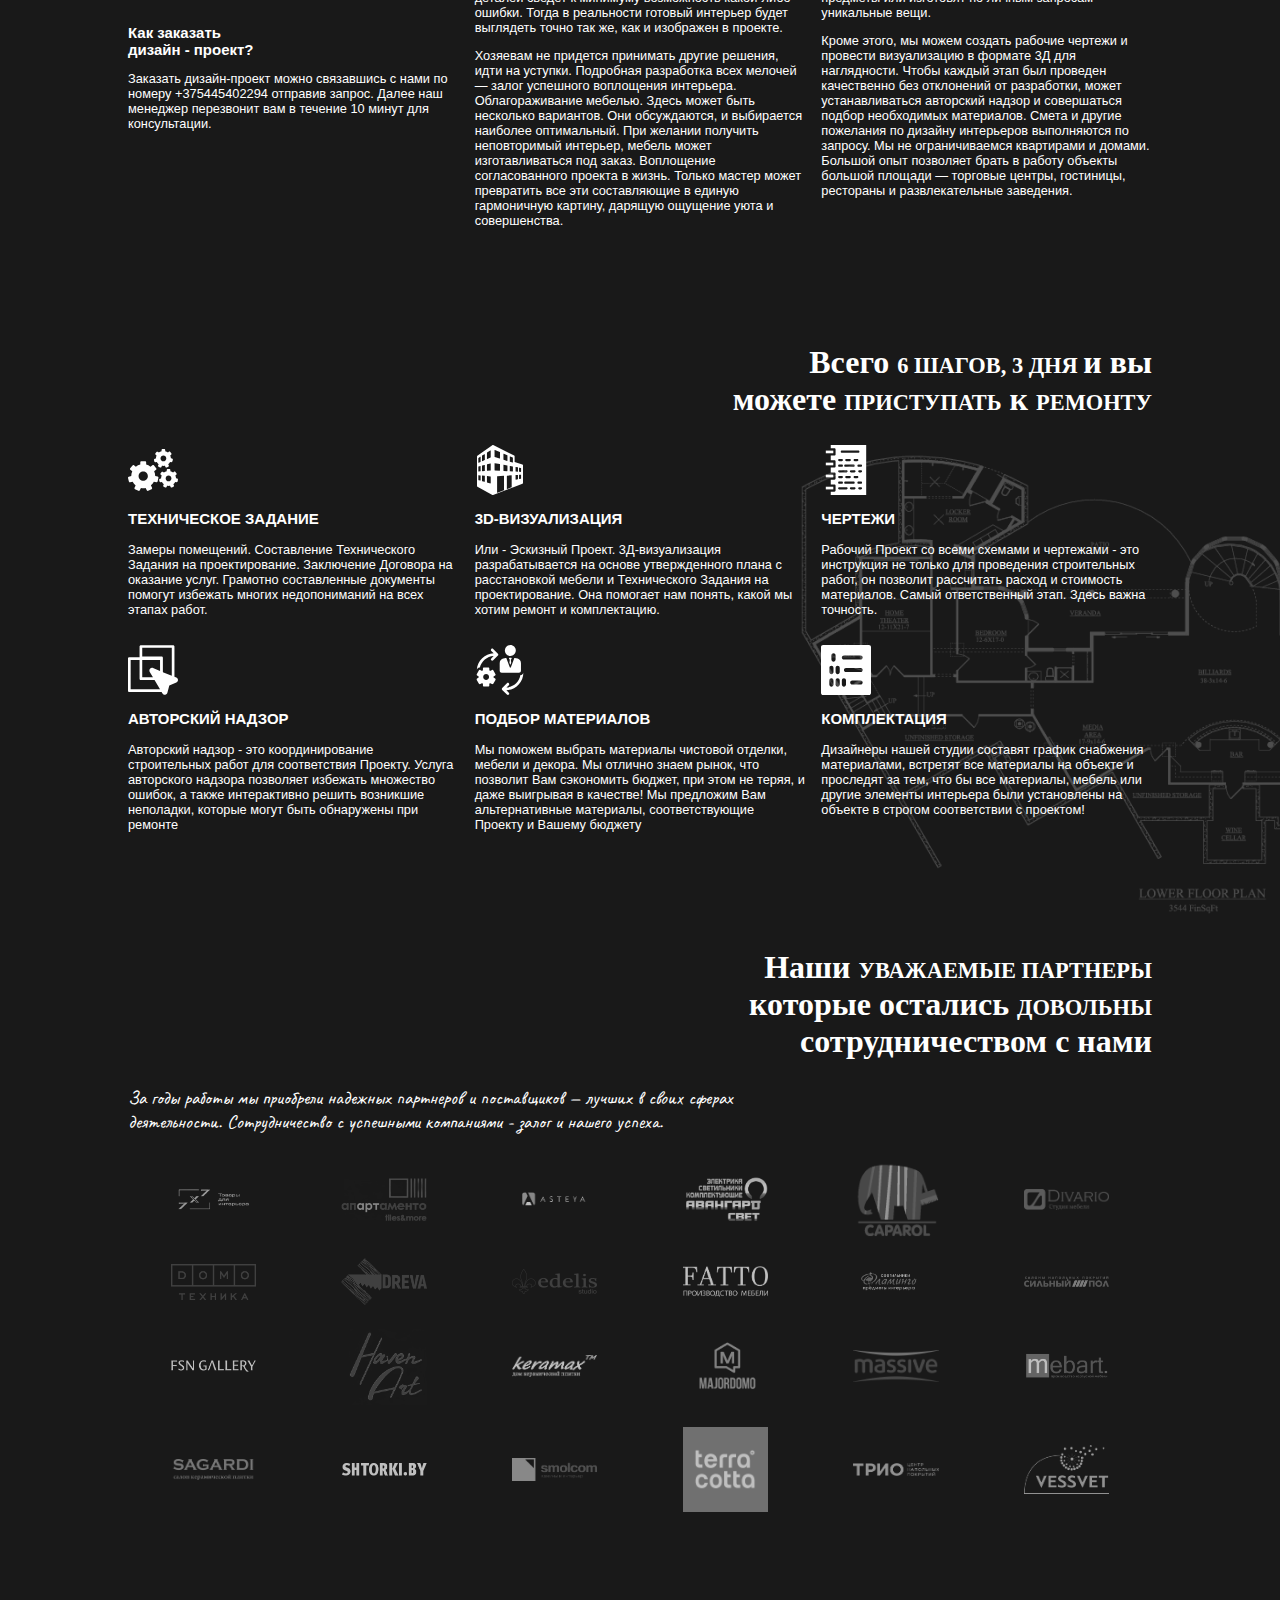
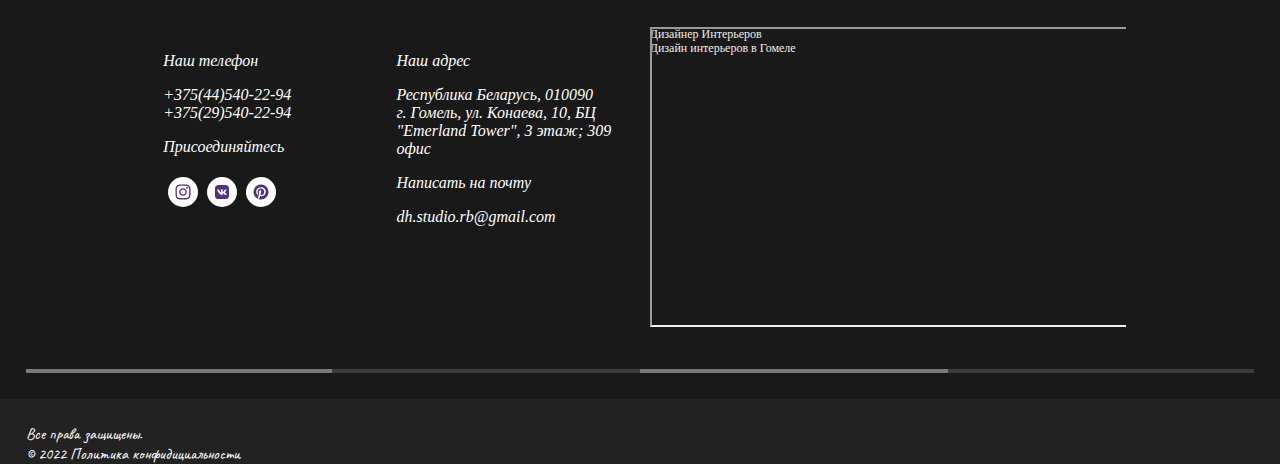
==== commit 3b01fec4: "Add second file to project" ====
--- a/index.html
+++ b/index.html
@@ -613,8 +613,8 @@
                . Наши специалисты работают над проектами любой сложности и обязуются воплотить самые смелые
                пожелания.</p>
             <h3>Как заказать <br>дизайн - проект?</h3>
-            <p>Заказать дизайн-проект можно связавшись с нами по номеру <a href="tel:8 (700) 300-03-40">8 (700)
-                  300-03-40</a> отправив запрос. Далее наш менеджер перезвонит вам в течение 10 минут для
+            <p>Заказать дизайн-проект можно связавшись с нами по номеру <a href="tel:+375445402294">+375445402294</a>
+               отправив запрос. Далее наш менеджер перезвонит вам в течение 10 минут для
                консультации.
             </p>
          </article>
--- a/style.css
+++ b/style.css
@@ -1,4 +1,4 @@
-@import url('https://fonts.googleapis.com/css2?family=Caveat&display=swap');
+@import url("https://fonts.googleapis.com/css2?family=Caveat&display=swap");
 
 @font-face {
    font-family: "EB Garamond", serif;
@@ -16,13 +16,15 @@
    margin: 0;
    padding: 0;
    -webkit-box-sizing: border-box;
-           box-sizing: border-box;
+   box-sizing: border-box;
    background-color: #191919;
    color: #fff;
    font-family: "Roboto", sans-serif;
 }
 
-*, :after, :before {
+*,
+:after,
+:before {
    -webkit-box-sizing: border-box;
    box-sizing: border-box;
 }
@@ -76,29 +78,34 @@
    display: flex;
 }
 
-.navigation>a:hover{
-border-bottom: 2px solid #5003b6;
-border-radius: 5px;
-padding: 0.5% 0;
-}
-
-
-.btnHover{
+.navigation > a:hover {
+   border-bottom: 2px solid #5003b6;
+   border-radius: 5px;
+   padding: 0.5% 0;
+}
+
+.btnHover {
    border-color: #320172;
    -webkit-box-shadow: 1px 1px 5px #320172;
-           box-shadow: 1px 1px 5px #320172;
-   background-image: -o-linear-gradient(45deg, rgba(255, 255, 255, 0.144), rgba(59, 2, 133, 0.521), rgba(17, 5, 5, 0.63));
+   box-shadow: 1px 1px 5px #320172;
+   background-image: -o-linear-gradient(
+      45deg,
+      rgba(255, 255, 255, 0.144),
+      rgba(59, 2, 133, 0.521),
+      rgba(17, 5, 5, 0.63)
+   );
    background-image: linear-gradient(45deg, rgba(255, 255, 255, 0.144), rgba(59, 2, 133, 0.521), rgba(17, 5, 5, 0.63));
    -webkit-transition: 0.5s;
    -o-transition: 0.5s;
    transition: 0.5s;
 }
 
-.section-projects-card-img > img:hover, .projects-card-wrapper>img:hover {
+.section-projects-card-img > img:hover,
+.projects-card-wrapper > img:hover {
    -webkit-filter: contrast(1.2);
-           filter: contrast(1.2);
+   filter: contrast(1.2);
    -webkit-box-shadow: 2px 4px 20px black;
-           box-shadow: 2px 4px 20px black;
+   box-shadow: 2px 4px 20px black;
 }
 
 .connection-icon {
@@ -120,7 +127,8 @@
    color: #fff;
    border-radius: 50px;
    border: 2px solid #ffffff;
-   margin: 3% 1rem 1rem 1rem;
+   margin: 3% auto;
+   width: 200px;
    -webkit-transition: 0.4s;
    -o-transition: 0.4s;
    transition: 0.4s;
@@ -146,10 +154,10 @@
 .header-wrapper-navigation {
    height: 10vh;
    -ms-flex-pack: distribute;
-       justify-content: space-around;
+   justify-content: space-around;
    -webkit-box-align: center;
-       -ms-flex-align: center;
-           align-items: center;
+   -ms-flex-align: center;
+   align-items: center;
    font-size: 1.1rem;
    background-color: #191919;
 }
@@ -163,82 +171,82 @@
    left: 1%;
    top: 8%;
    -webkit-animation: flicker 10s infinite linear;
-           animation: flicker 10s infinite linear;
+   animation: flicker 10s infinite linear;
 }
 
 @-webkit-keyframes flicker {
    0% {
       -webkit-filter: drop-shadow(1rem 0 0.5rem rgba(49, 0, 139, 0.301));
-              filter: drop-shadow(1rem 0 0.5rem rgba(49, 0, 139, 0.301));
+      filter: drop-shadow(1rem 0 0.5rem rgba(49, 0, 139, 0.301));
    }
 
    18% {
       -webkit-filter: drop-shadow(1rem 0 0.5rem rgba(49, 0, 139, 0.29));
-              filter: drop-shadow(1rem 0 0.5rem rgba(49, 0, 139, 0.29));
+      filter: drop-shadow(1rem 0 0.5rem rgba(49, 0, 139, 0.29));
    }
    22% {
       -webkit-filter: drop-shadow(1rem 0 0.5rem rgba(49, 0, 139, 0.28));
-              filter: drop-shadow(1rem 0 0.5rem rgba(49, 0, 139, 0.28));
+      filter: drop-shadow(1rem 0 0.5rem rgba(49, 0, 139, 0.28));
    }
    25% {
       -webkit-filter: drop-shadow(1rem 0 0.5rem rgba(49, 0, 139, 0.27));
-              filter: drop-shadow(1rem 0 0.5rem rgba(49, 0, 139, 0.27));
+      filter: drop-shadow(1rem 0 0.5rem rgba(49, 0, 139, 0.27));
    }
    53% {
       -webkit-filter: drop-shadow(1rem 0 0.5rem rgba(49, 0, 139, 0.26));
-              filter: drop-shadow(1rem 0 0.5rem rgba(49, 0, 139, 0.26));
+      filter: drop-shadow(1rem 0 0.5rem rgba(49, 0, 139, 0.26));
    }
    57% {
       -webkit-filter: drop-shadow(1rem 0 0.5rem rgba(49, 0, 139, 0.25));
-              filter: drop-shadow(1rem 0 0.5rem rgba(49, 0, 139, 0.25));
+      filter: drop-shadow(1rem 0 0.5rem rgba(49, 0, 139, 0.25));
    }
    100% {
       -webkit-filter: drop-shadow(1rem 0 0.5rem rgb(49, 0, 139, 0.24));
-              filter: drop-shadow(1rem 0 0.5rem rgb(49, 0, 139, 0.24));
+      filter: drop-shadow(1rem 0 0.5rem rgb(49, 0, 139, 0.24));
    }
    20%,
    24%,
    55% {
       -webkit-filter: none;
-              filter: none;
+      filter: none;
    }
 }
 
 @keyframes flicker {
    0% {
       -webkit-filter: drop-shadow(1rem 0 0.5rem rgba(49, 0, 139, 0.301));
-              filter: drop-shadow(1rem 0 0.5rem rgba(49, 0, 139, 0.301));
+      filter: drop-shadow(1rem 0 0.5rem rgba(49, 0, 139, 0.301));
    }
 
    18% {
       -webkit-filter: drop-shadow(1rem 0 0.5rem rgba(49, 0, 139, 0.29));
-              filter: drop-shadow(1rem 0 0.5rem rgba(49, 0, 139, 0.29));
+      filter: drop-shadow(1rem 0 0.5rem rgba(49, 0, 139, 0.29));
    }
    22% {
       -webkit-filter: drop-shadow(1rem 0 0.5rem rgba(49, 0, 139, 0.28));
-              filter: drop-shadow(1rem 0 0.5rem rgba(49, 0, 139, 0.28));
+      filter: drop-shadow(1rem 0 0.5rem rgba(49, 0, 139, 0.28));
    }
    25% {
       -webkit-filter: drop-shadow(1rem 0 0.5rem rgba(49, 0, 139, 0.27));
-              filter: drop-shadow(1rem 0 0.5rem rgba(49, 0, 139, 0.27));
+      filter: drop-shadow(1rem 0 0.5rem rgba(49, 0, 139, 0.27));
    }
    53% {
       -webkit-filter: drop-shadow(1rem 0 0.5rem rgba(49, 0, 139, 0.26));
-              filter: drop-shadow(1rem 0 0.5rem rgba(49, 0, 139, 0.26));
+      filter: drop-shadow(1rem 0 0.5rem rgba(49, 0, 139, 0.26));
    }
    57% {
       -webkit-filter: drop-shadow(1rem 0 0.5rem rgba(49, 0, 139, 0.25));
-              filter: drop-shadow(1rem 0 0.5rem rgba(49, 0, 139, 0.25));
+      filter: drop-shadow(1rem 0 0.5rem rgba(49, 0, 139, 0.25));
    }
    100% {
       -webkit-filter: drop-shadow(1rem 0 0.5rem rgb(49, 0, 139, 0.24));
-              filter: drop-shadow(1rem 0 0.5rem rgb(49, 0, 139, 0.24));
+      filter: drop-shadow(1rem 0 0.5rem rgb(49, 0, 139, 0.24));
    }
    20%,
    24%,
    55% {
       -webkit-filter: none;
-              filter: none;
+      filter: none;
    }
 }
 
@@ -256,7 +264,7 @@
    display: none;
 }
 
-.show{
+.show {
    display: none;
 }
 
@@ -279,19 +287,19 @@
    display: grid;
    text-align: center;
    -webkit-box-align: center;
-       -ms-flex-align: center;
-           align-items: center;
+   -ms-flex-align: center;
+   align-items: center;
    border-bottom-left-radius: 50px;
    border-left: 2px solid #19191971;
    -webkit-box-shadow: 1px 2px 5px black;
-           box-shadow: 1px 2px 5px black;
+   box-shadow: 1px 2px 5px black;
 }
 
 .phone {
    font-size: 1.2rem;
    -webkit-box-align: center;
-       -ms-flex-align: center;
-           align-items: center;
+   -ms-flex-align: center;
+   align-items: center;
    width: 20%;
 }
 
@@ -325,12 +333,12 @@
    gap: 1rem;
 }
 
-.img-show{
-  position: absolute;
-  z-index: 3;
-}
-
-.card-show{
+.img-show {
+   position: absolute;
+   z-index: 3;
+}
+
+.card-show {
    position: relative;
 }
 
@@ -363,8 +371,8 @@
 
 .icon-wrapper {
    -webkit-box-pack: center;
-       -ms-flex-pack: center;
-           justify-content: center;
+   -ms-flex-pack: center;
+   justify-content: center;
 }
 
 .icon {
@@ -381,16 +389,14 @@
    width: 80%;
    margin: 0 auto;
    position: relative;
-
 }
 
 .projects-card-wrapper > img {
    width: 100%;
    height: 100%;
-
-}
-
-.img-project{
+}
+
+.img-project {
    position: absolute;
    top: 0;
    left: 0;
@@ -422,8 +428,8 @@
 .img-project-left:nth-child(2) {
    top: 90%;
    -webkit-transform: rotate(-50deg);
-       -ms-transform: rotate(-50deg);
-           transform: rotate(-50deg);
+   -ms-transform: rotate(-50deg);
+   transform: rotate(-50deg);
 }
 
 footer {
@@ -432,9 +438,19 @@
    border-top: transparent;
    border-left: transparent;
    border-right: transparent;
-   -o-border-image: -o-linear-gradient(right, #3b3b3b 25%, #7a797a 25% 50%, #3b3b3b 50% 75%, #7a797a 75%) 1/ 1/ 0 stretch;
-      border-image: -webkit-gradient(linear, right top, left top, color-stop(25%, #3b3b3b), color-stop(25%, #7a797a), color-stop(50%, #3b3b3b), color-stop(75%, #7a797a)) 1/ 1/ 0 stretch;
-      border-image: linear-gradient(to left, #3b3b3b 25%, #7a797a 25% 50%, #3b3b3b 50% 75%, #7a797a 75%) 1/ 1/ 0 stretch;
+   -o-border-image: -o-linear-gradient(right, #3b3b3b 25%, #7a797a 25% 50%, #3b3b3b 50% 75%, #7a797a 75%) 1/ 1/ 0
+      stretch;
+   border-image: -webkit-gradient(
+         linear,
+         right top,
+         left top,
+         color-stop(25%, #3b3b3b),
+         color-stop(25%, #7a797a),
+         color-stop(50%, #3b3b3b),
+         color-stop(75%, #7a797a)
+      )
+      1/ 1/ 0 stretch;
+   border-image: linear-gradient(to left, #3b3b3b 25%, #7a797a 25% 50%, #3b3b3b 50% 75%, #7a797a 75%) 1/ 1/ 0 stretch;
 }
 
 address,
@@ -474,6 +490,10 @@
 }
 
 @media screen and (max-width: 1024px) {
+   .header-content-page {
+      margin-top: 5%;
+   }
+
    .logo {
       display: none;
    }
@@ -539,8 +559,8 @@
 
    .header-wrapper-navigation {
       -webkit-box-pack: center;
-          -ms-flex-pack: center;
-              justify-content: center;
+      -ms-flex-pack: center;
+      justify-content: center;
    }
 
    .logo {
@@ -554,8 +574,8 @@
    .phone {
       width: 50%;
       -webkit-box-pack: end;
-          -ms-flex-pack: end;
-              justify-content: end;
+      -ms-flex-pack: end;
+      justify-content: end;
       margin: 0 4% 0 0;
    }
 
@@ -565,7 +585,7 @@
 
    .section-projects-card-img > img {
       height: 35vh;
-  }
+   }
 
    section,
    footer {
@@ -582,22 +602,20 @@
 
    address > div > p {
       margin: 0.5%;
-      font-size: 0.8rem;
+      font-size: 0.6rem;
    }
 
    iframe {
       width: 600px;
       height: 300px;
    }
-
 }
 
 @media screen and (max-width: 690px) {
-
    .header-wrapper-navigation {
       height: 12vh;
    }
-   
+
    .logo-img {
       display: none;
    }
@@ -617,21 +635,21 @@
    }
 
    .img-project-right {
-     width: 60%;
-   }
-   
+      width: 60%;
+   }
+
    .img-project-left {
       width: 70%;
    }
-   
+
    .img-project-right:nth-child(2) {
       width: 40%;
    }
-   
+
    .img-project-right:nth-child(3) {
       width: 50%;
    }
-   
+
    .img-project-left:nth-child(2) {
       width: 60%;
    }
@@ -655,23 +673,21 @@
 }
 
 @media screen and (max-width: 425px) {
-
    .header-wrapper-navigation {
       padding: 2%;
-   }
-
-  form >button {
+      height: 15vh;
+   }
+
+   form > button {
       padding: 0.7rem 2rem;
-   
-   }
-
+   }
 }
 
 @media screen and (max-width: 412px) {
    .header-wrapper-navigation {
       -webkit-box-pack: end;
-          -ms-flex-pack: end;
-              justify-content: flex-end;
+      -ms-flex-pack: end;
+      justify-content: flex-end;
    }
 
    .logo-img {
--- a/styles/style-page-home.css
+++ b/styles/style-page-home.css
@@ -11,14 +11,14 @@
    display: flex;
    -webkit-box-orient: vertical;
    -webkit-box-direction: normal;
-       -ms-flex-direction: column;
-           flex-direction: column;
+   -ms-flex-direction: column;
+   flex-direction: column;
    -webkit-box-pack: center;
-       -ms-flex-pack: center;
-           justify-content: center;
+   -ms-flex-pack: center;
+   justify-content: center;
    -webkit-box-align: center;
-       -ms-flex-align: center;
-           align-items: center;
+   -ms-flex-align: center;
+   align-items: center;
    padding-top: 8rem;
    position: relative;
    border-right: 4px solid #5347f888;
@@ -27,11 +27,11 @@
 .header-connection > p,
 .advantage-title {
    -webkit-writing-mode: vertical-rl;
-       -ms-writing-mode: tb-rl;
-           writing-mode: vertical-rl;
+   -ms-writing-mode: tb-rl;
+   writing-mode: vertical-rl;
    -webkit-transform: rotate(180deg);
-       -ms-transform: rotate(180deg);
-           transform: rotate(180deg);
+   -ms-transform: rotate(180deg);
+   transform: rotate(180deg);
    text-transform: uppercase;
    white-space: nowrap;
 }
@@ -62,14 +62,14 @@
    display: flex;
    -webkit-box-orient: vertical;
    -webkit-box-direction: normal;
-       -ms-flex-direction: column;
-           flex-direction: column;
+   -ms-flex-direction: column;
+   flex-direction: column;
    -webkit-box-pack: center;
-       -ms-flex-pack: center;
-           justify-content: center;
+   -ms-flex-pack: center;
+   justify-content: center;
    -webkit-box-align: center;
-       -ms-flex-align: center;
-           align-items: center;
+   -ms-flex-align: center;
+   align-items: center;
    text-align: center;
 }
 
@@ -80,7 +80,6 @@
    text-transform: uppercase;
    margin: 0;
 }
-
 
 .header-content > h2 {
    font-size: 1rem;
@@ -106,10 +105,10 @@
 .modal-content-completion-sending {
    background-color: #191919;
    margin: auto;
-   padding:40px;
+   padding: 40px;
    border: 1px solid #888;
-   width: 50%;
-   height: 50%;
+   width: 40%;
+   height: 60%;
    background-image: url("../images/project.png"), url("../images/project2.png"),
       -webkit-gradient(linear, left top, left bottom, from(#191919), color-stop(#232323), to(#333333));
    background-image: url("../images/project.png"), url("../images/project2.png"),
@@ -140,9 +139,9 @@
    display: flex;
    -webkit-box-orient: vertical;
    -webkit-box-direction: normal;
-       -ms-flex-direction: column;
-           flex-direction: column;
-   padding: 5% 30%;
+   -ms-flex-direction: column;
+   flex-direction: column;
+   padding: 5% 20%;
 }
 
 .modal-content > form > input {
@@ -225,8 +224,8 @@
    display: -ms-flexbox;
    display: flex;
    -webkit-box-align: center;
-       -ms-flex-align: center;
-           align-items: center;
+   -ms-flex-align: center;
+   align-items: center;
    margin: 2%;
 }
 
@@ -251,10 +250,10 @@
    display: -ms-flexbox;
    display: flex;
    -webkit-box-align: center;
-       -ms-flex-align: center;
-           align-items: center;
+   -ms-flex-align: center;
+   align-items: center;
    -ms-flex-pack: distribute;
-       justify-content: space-around;
+   justify-content: space-around;
    margin-bottom: 10%;
 }
 
@@ -276,8 +275,8 @@
    display: -ms-flexbox;
    display: flex;
    -webkit-box-pack: center;
-       -ms-flex-pack: center;
-           justify-content: center;
+   -ms-flex-pack: center;
+   justify-content: center;
    position: relative;
 }
 
@@ -288,7 +287,7 @@
 .section-solutions-wrapper > .video-bg {
    width: 40%;
    -o-object-fit: cover;
-      object-fit: cover;
+   object-fit: cover;
 }
 
 .section-solutions-wrapper > .position-vidio1 {
@@ -322,8 +321,8 @@
    display: -ms-flexbox;
    display: flex;
    -webkit-box-align: center;
-       -ms-flex-align: center;
-           align-items: center;
+   -ms-flex-align: center;
+   align-items: center;
 }
 
 .section-information-img-catalog {
@@ -466,7 +465,7 @@
    display: -ms-flexbox;
    display: flex;
    -ms-flex-pack: distribute;
-       justify-content: space-around;
+   justify-content: space-around;
 }
 
 .nav-section-partners-column {
@@ -478,17 +477,17 @@
    display: grid;
    grid-template-columns: repeat(6, 1fr);
    -webkit-box-align: center;
-       -ms-flex-align: center;
-           align-items: center;
+   -ms-flex-align: center;
+   align-items: center;
    -webkit-filter: grayscale(1);
-           filter: grayscale(1);
+   filter: grayscale(1);
 }
 
 .section-partners-content > a > img {
    width: 50%;
    margin: 5% 0;
    -webkit-filter: contrast(0.5);
-           filter: contrast(0.5);
+   filter: contrast(0.5);
 }
 
 @media screen and (max-width: 1440px) {
@@ -512,7 +511,15 @@
 
 @media screen and (max-width: 1024px) {
    .modal-content > form {
-      padding: 10% 20%;
+      padding: 10% 10%;
+   }
+
+   .header-content > h3 {
+      font-size: 0.9rem;
+   }
+
+   h1 {
+      font-size: 2.2rem;
    }
 
    .section-solutions-content {
@@ -521,8 +528,8 @@
       display: flex;
       -webkit-box-orient: vertical;
       -webkit-box-direction: normal;
-          -ms-flex-direction: column;
-              flex-direction: column;
+      -ms-flex-direction: column;
+      flex-direction: column;
    }
 
    .section-information-card > img {
@@ -542,7 +549,14 @@
       margin: 20%;
       text-align: justify;
       padding: 5%;
-      background-image: -webkit-gradient(linear, left top, right top, from(#7311ad26), color-stop(#1c0e0e), to(#181818));
+      background-image: -webkit-gradient(
+         linear,
+         left top,
+         right top,
+         from(#7311ad26),
+         color-stop(#1c0e0e),
+         to(#181818)
+      );
       background-image: -o-linear-gradient(left, #7311ad26, #1c0e0e, #181818);
       background-image: linear-gradient(90deg, #7311ad26, #1c0e0e, #181818);
       border: 1px solid #fff;
@@ -566,19 +580,24 @@
 @media screen and (max-width: 768px) {
    .logo-img {
       top: 5%;
-  }
-   
+   }
+
    h1 {
       font-size: 2.2rem;
    }
 
    .modal-content > form {
-      padding: 10% 0;
+      padding: 10%;
    }
 
    .modal-content-completion-sending {
       line-height: normal;
       font-size: 0.8rem;
+   }
+
+   .modal-content,
+   .modal-content-completion-sending {
+      width: 50%;
    }
 
    .section-solutions-content {
@@ -587,8 +606,8 @@
       display: flex;
       -webkit-box-orient: vertical;
       -webkit-box-direction: normal;
-          -ms-flex-direction: column;
-              flex-direction: column;
+      -ms-flex-direction: column;
+      flex-direction: column;
    }
 
    .section-information-img-catalog {
@@ -606,8 +625,8 @@
    .section-information-text-wrapper {
       -webkit-box-orient: vertical;
       -webkit-box-direction: reverse;
-          -ms-flex-direction: column-reverse;
-              flex-direction: column-reverse;
+      -ms-flex-direction: column-reverse;
+      flex-direction: column-reverse;
    }
 
    .section-information-text {
@@ -643,7 +662,14 @@
    .section-collection-wrapper-text {
       position: unset;
       margin: 2%;
-      background-image: -webkit-gradient(linear, left top, right top, from(#7311ad26), color-stop(#1c0e0e), to(#181818));
+      background-image: -webkit-gradient(
+         linear,
+         left top,
+         right top,
+         from(#7311ad26),
+         color-stop(#1c0e0e),
+         to(#181818)
+      );
       background-image: -o-linear-gradient(left, #7311ad26, #1c0e0e, #181818);
       background-image: linear-gradient(90deg, #7311ad26, #1c0e0e, #181818);
    }
@@ -662,6 +688,11 @@
 }
 
 @media screen and (max-width: 690px) {
+   .modal-content,
+   .modal-content-completion-sending {
+      width: 60%;
+   }
+
    h1 {
       font-size: 1.9rem;
    }
@@ -684,6 +715,19 @@
 }
 
 @media screen and (max-width: 576px) {
+   .modal-content,
+   .modal-content-completion-sending {
+      width: 70%;
+   }
+
+   .phone > a {
+      font-size: 0.7rem;
+   }
+
+   form > button {
+      width: 160px;
+   }
+
    .section-solutions-wrapper > .header-bg,
    .section-solutions-wrapper > .video-bg {
       width: 100%;
@@ -710,9 +754,15 @@
 }
 
 @media screen and (max-width: 525px) {
+   .modal-content,
+   .modal-content-completion-sending {
+      width: 80%;
+      margin-left: 15%;
+   }
+
    .section-solutions-text-advantages {
       -ms-flex-wrap: wrap;
-          flex-wrap: wrap;
+      flex-wrap: wrap;
    }
 }
 
@@ -735,12 +785,61 @@
 }
 
 @media screen and (max-width: 425px) {
+   button {
+      width: 180px;
+   }
+
+   .modal-content,
+   .modal-content-completion-sending {
+      height: 70%;
+   }
+
    h1 {
       font-size: 1.5rem;
    }
 
+   .modal-content,
+   .modal-content-completion-sending {
+      margin-top: 5%;
+   }
+
+   .modal-content,
+   .modal-content-completion-sending {
+      padding: 30px;
+   }
+
+   .modal-content > form {
+      padding: 5%;
+   }
+
    .section-collection {
       margin: 15% 0;
    }
 
-}
+   .section-projects-card-img > img {
+      height: 30vh;
+   }
+
+   iframe {
+      width: 320px;
+   }
+}
+
+@media screen and (max-width: 375px) {
+   .logo {
+      position: relative;
+      left: -40%;
+   }
+
+   .phone {
+      width: 60%;
+      position: absolute;
+      top: 8.5%;
+      right: 15%;
+   }
+
+   .modal-content,
+   .modal-content-completion-sending {
+      padding: 10px;
+   }
+}
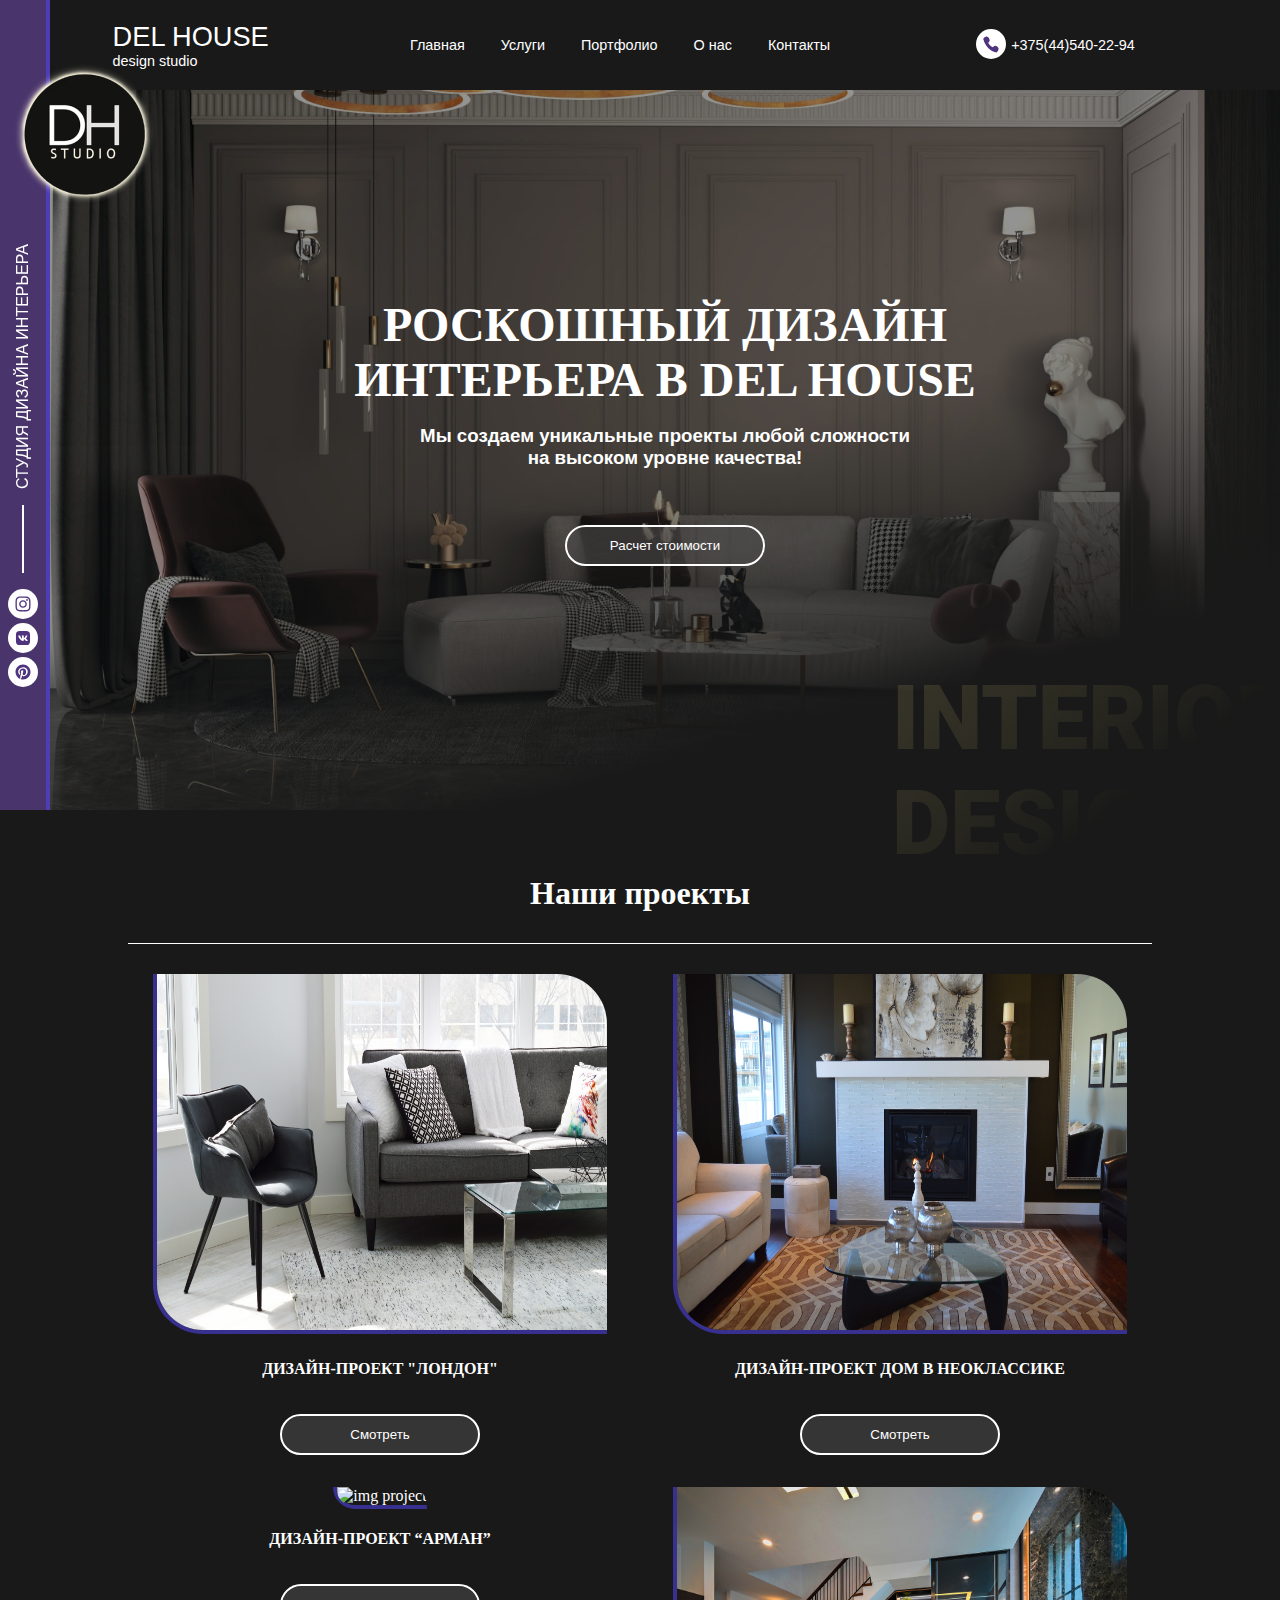
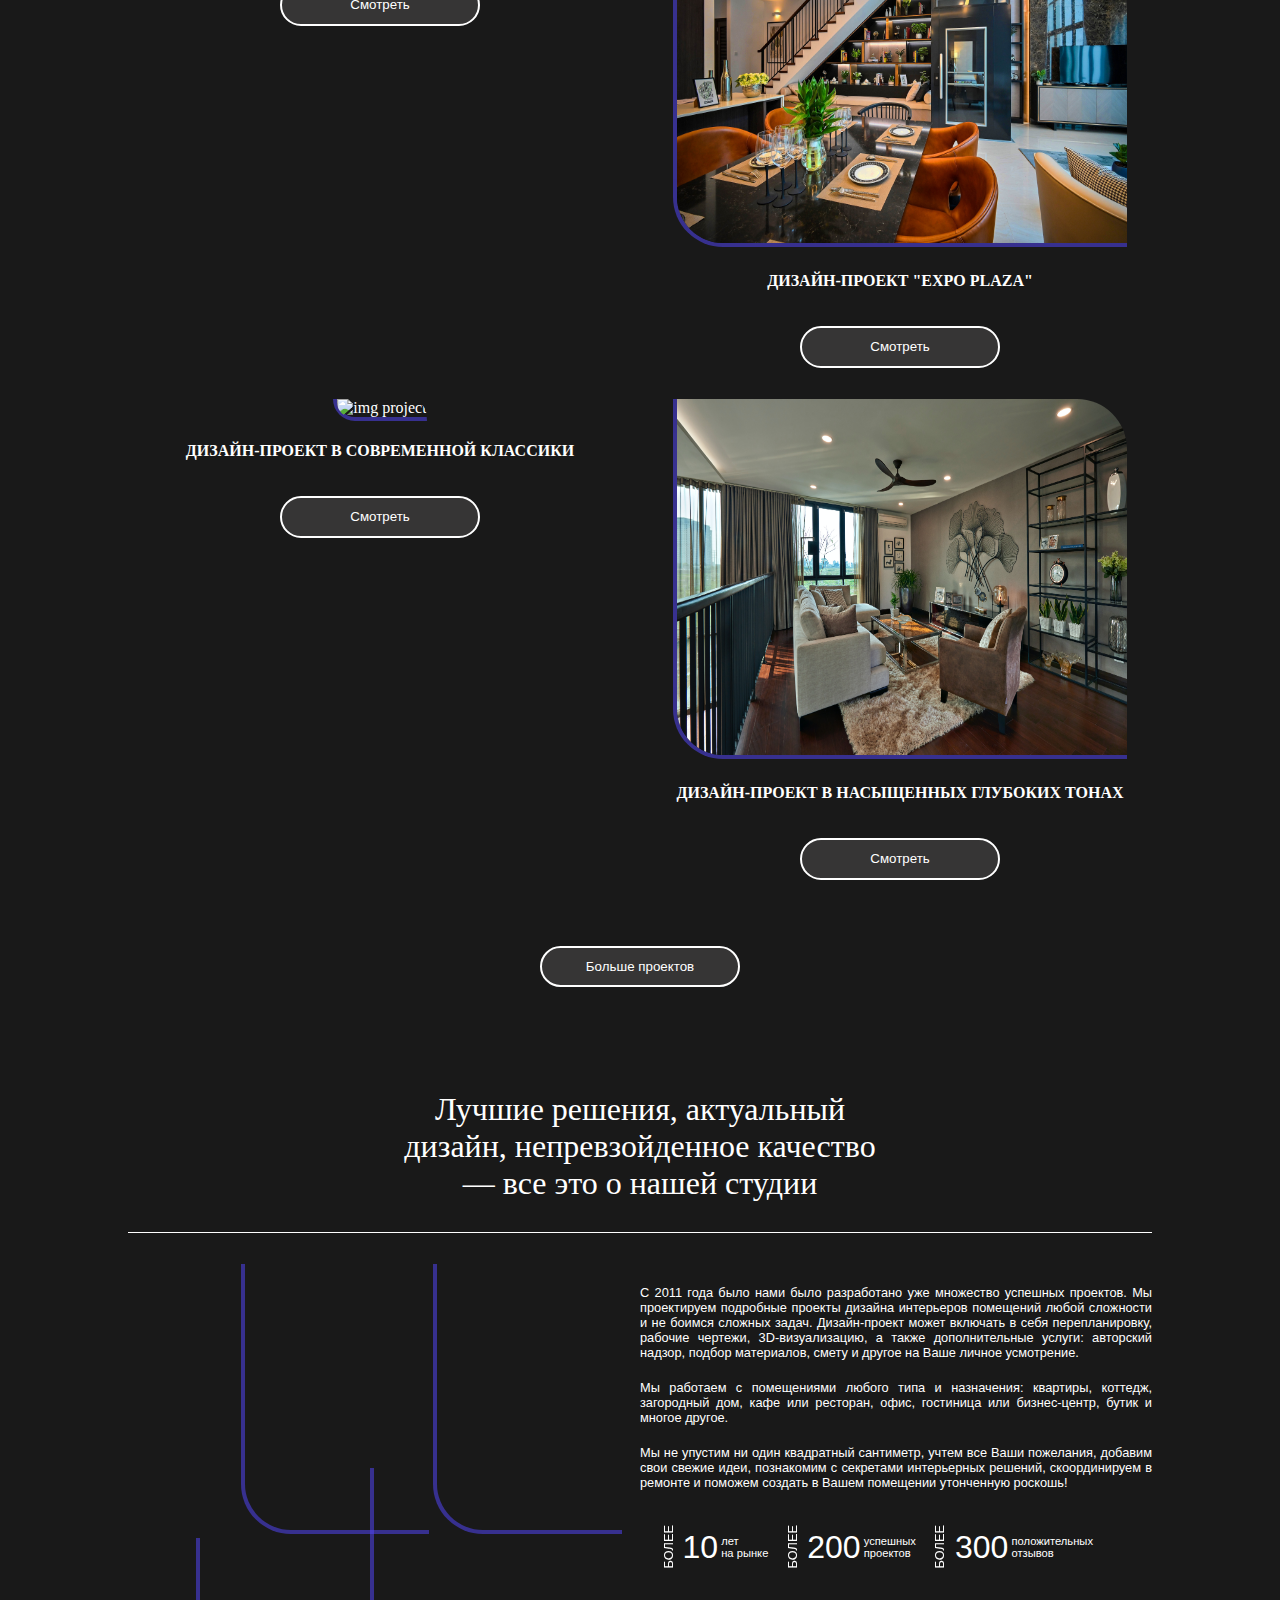
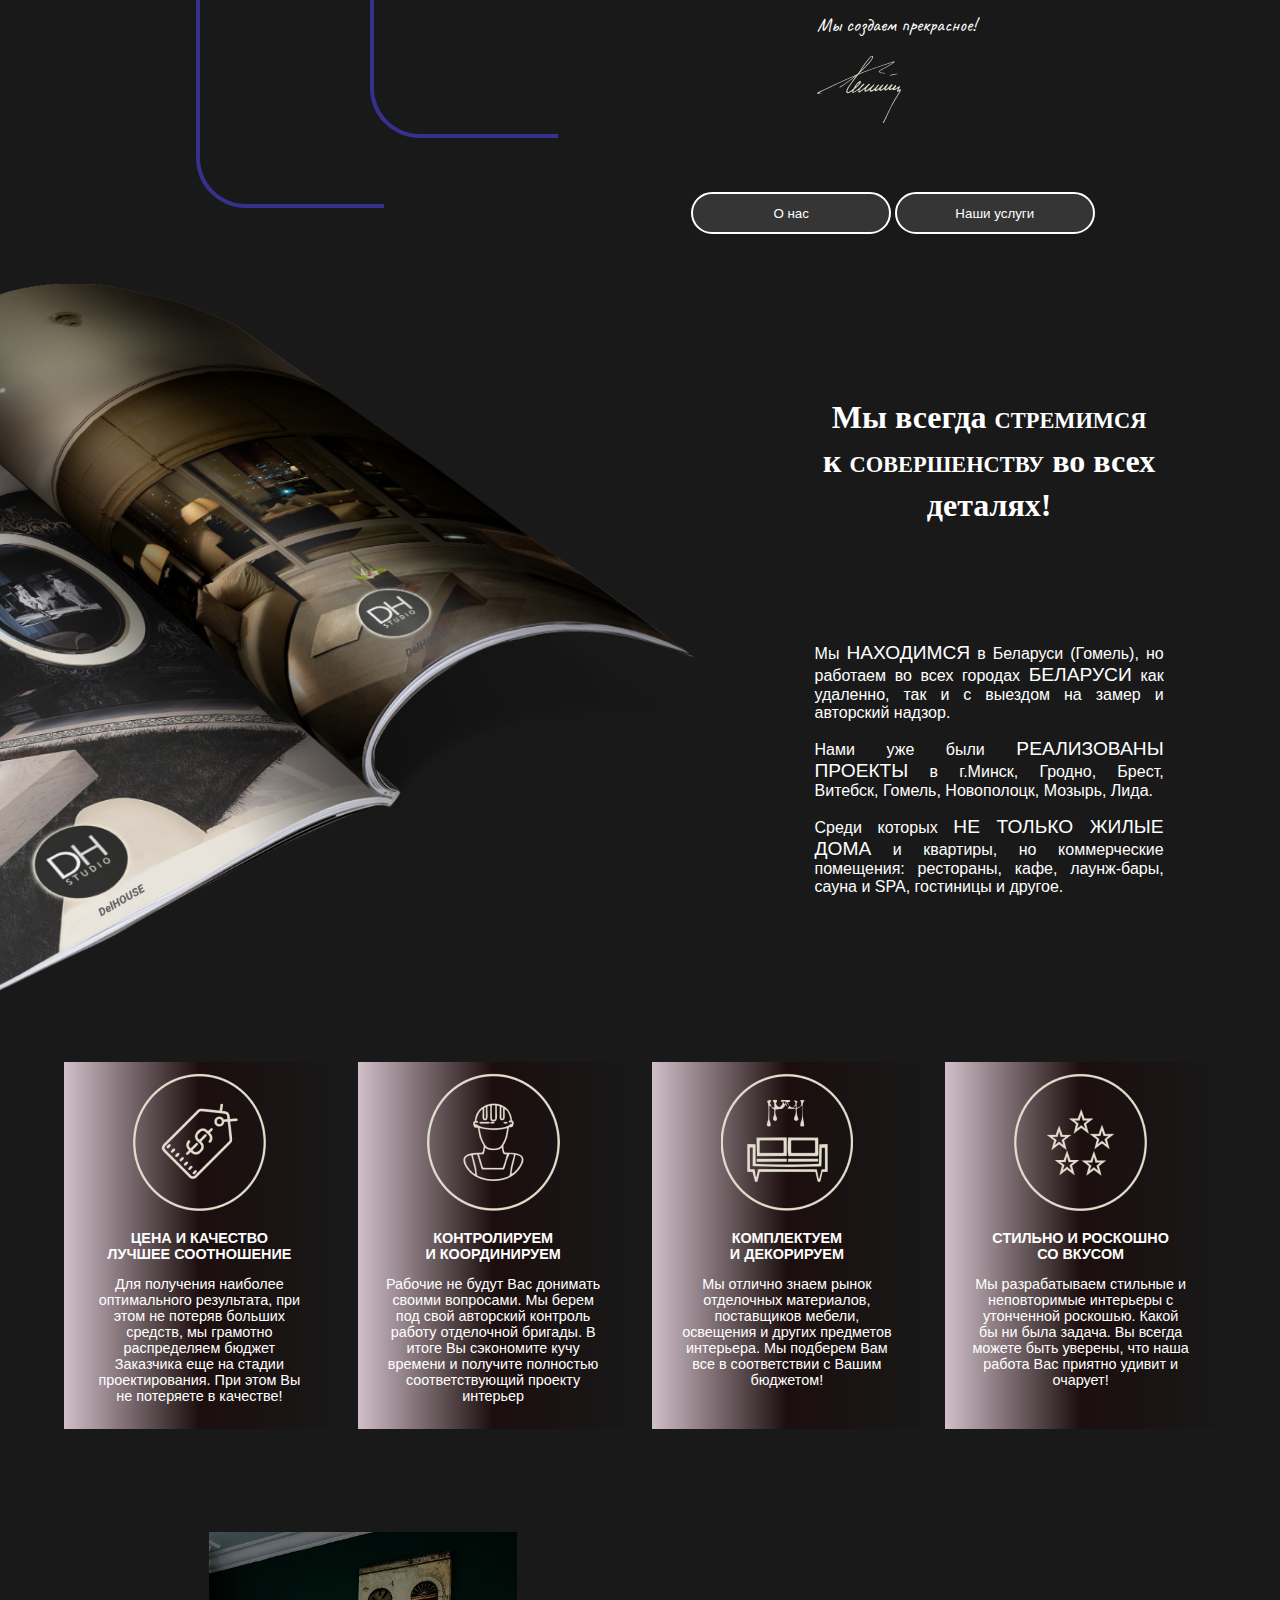
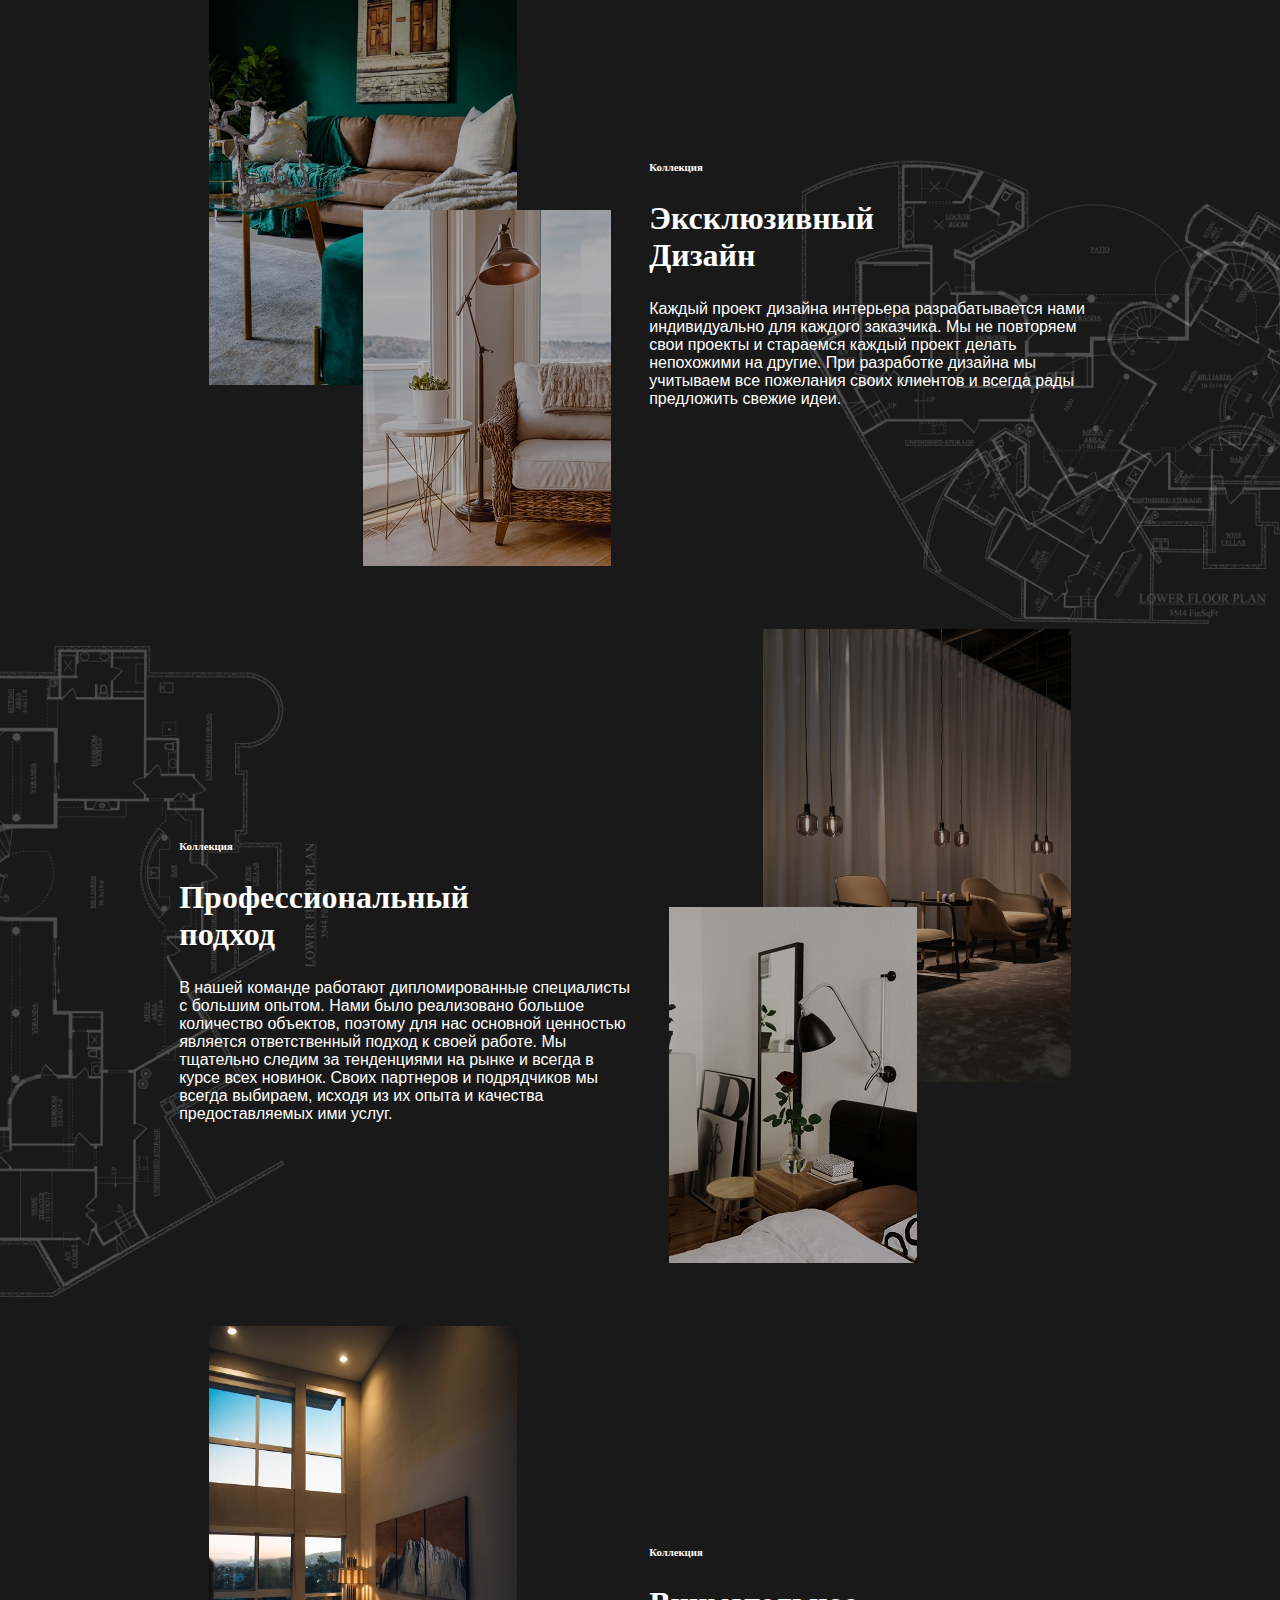
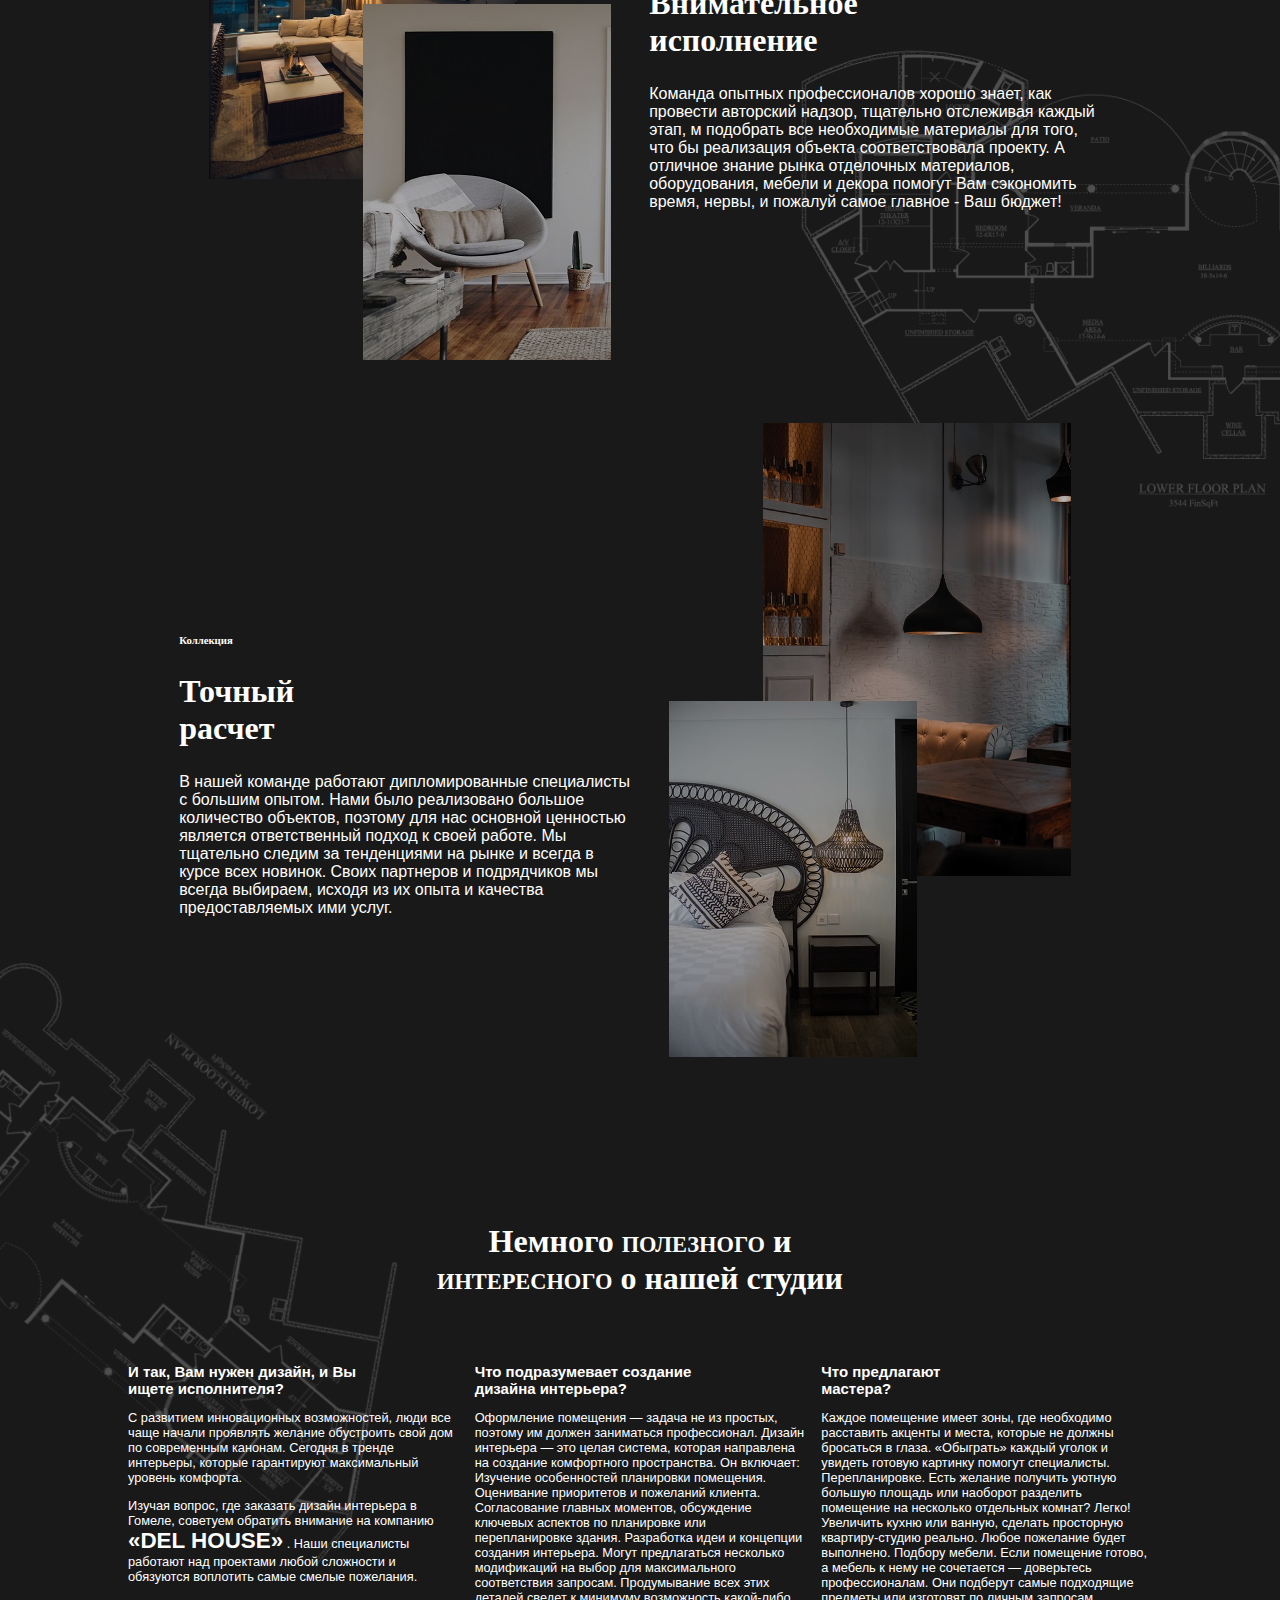
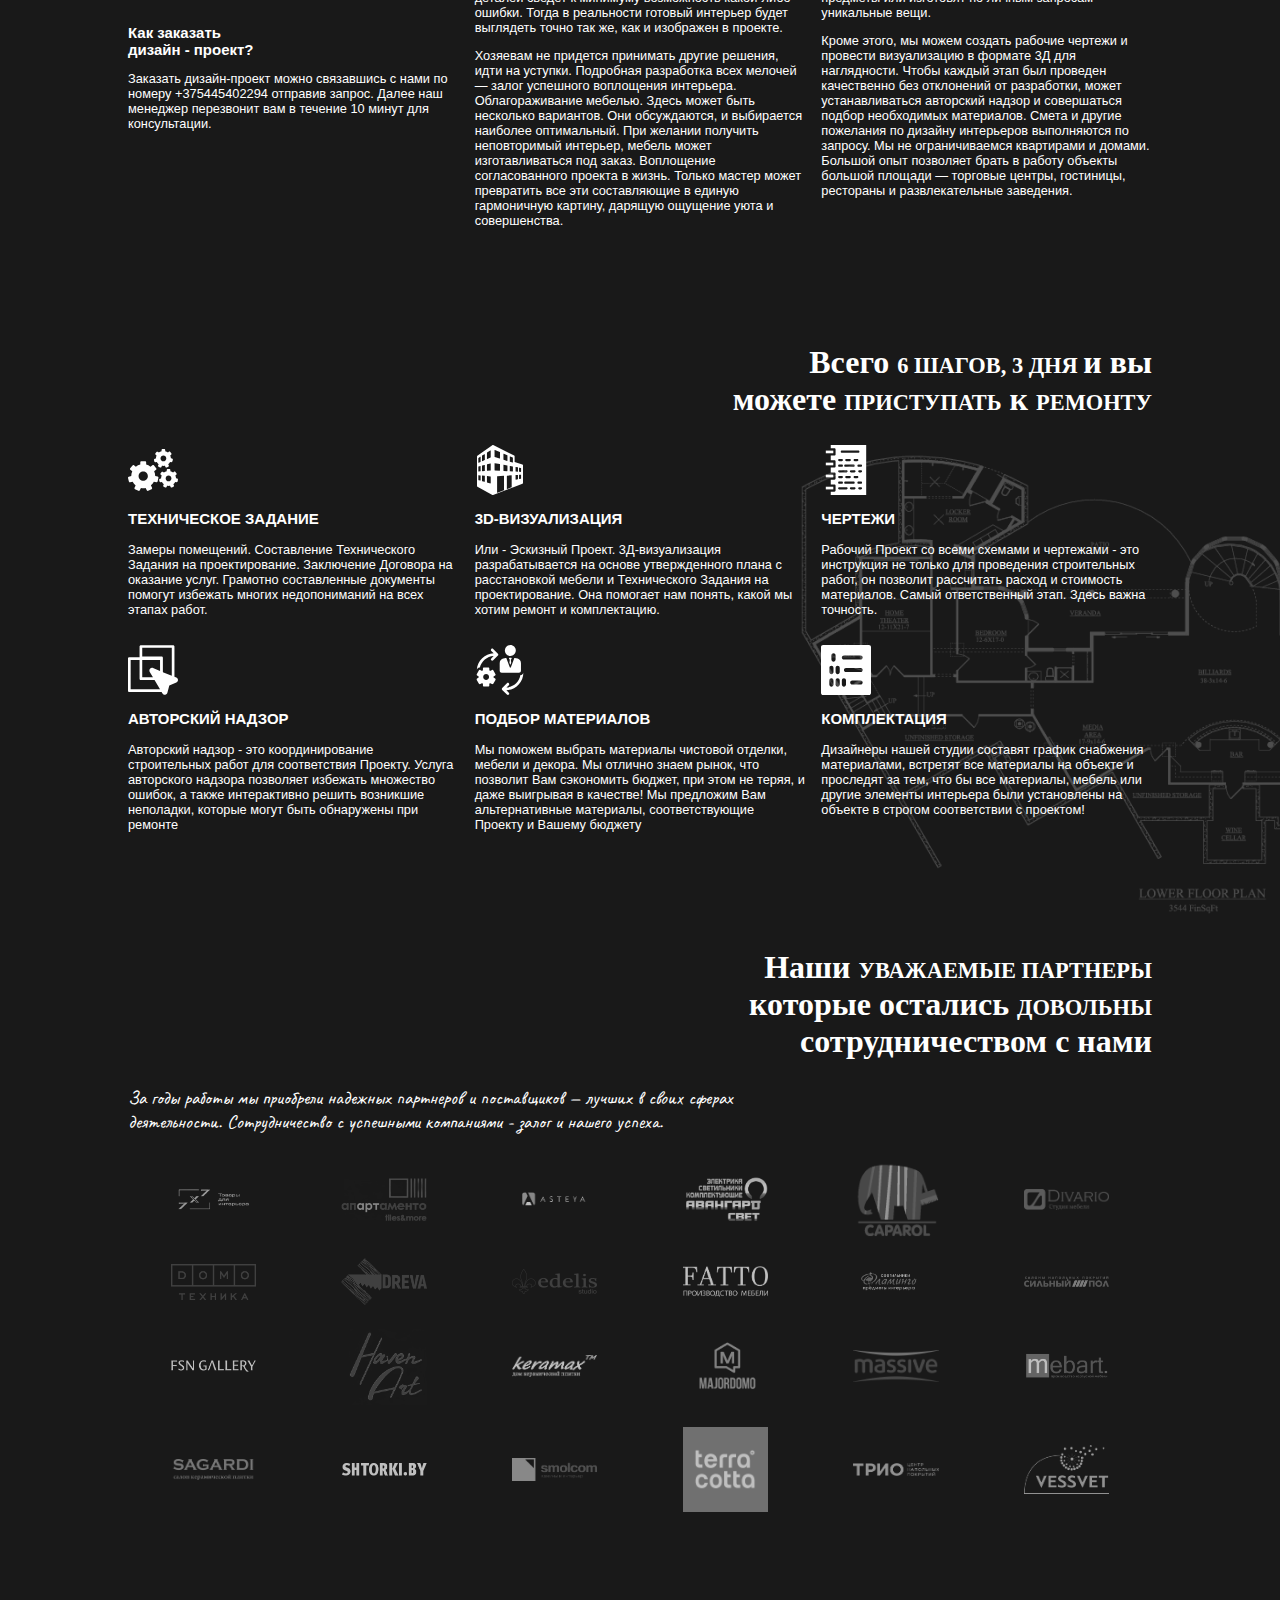
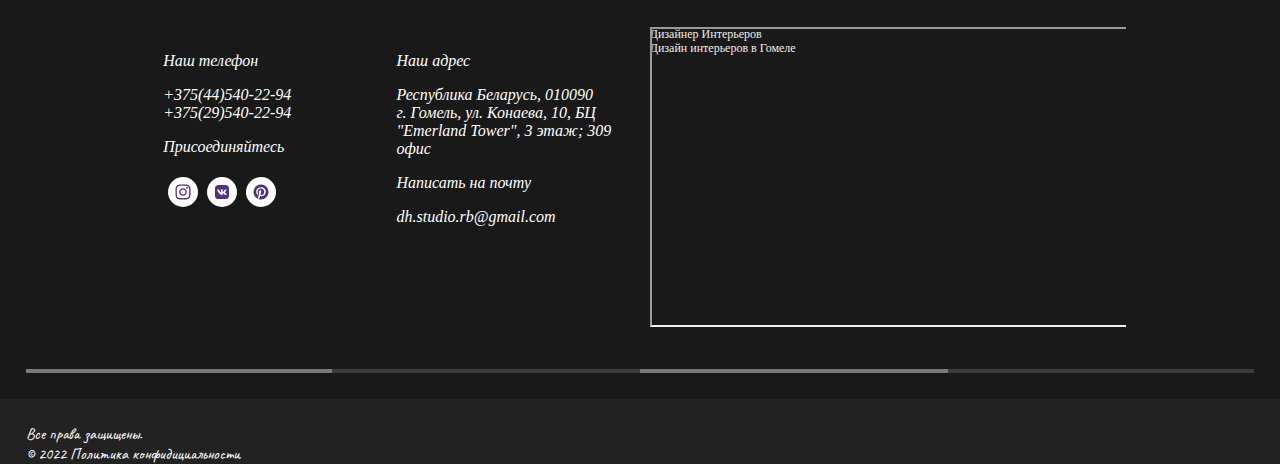
==== commit ac8cceb6: "Add second file to project" ====
--- a/index.html
+++ b/index.html
@@ -7,12 +7,40 @@
    <meta name="viewport" content="width=device-width, initial-scale=1.0">
    <link rel="stylesheet" href="style.css">
    <link rel="stylesheet" href="./styles/style-page-home.css">
-   <link rel="apple-touch-icon" sizes="144x144" href="./favicon/apple-touch-icon.png">
+   <meta property="og:locale" content="ru_RU" />
+   <meta property="og:type" content="article" />
+   <meta property="og:title" content="DEL HOUSE главная" />
+   <meta property="og:description"
+      content="DEL HOUSE — это одна из самых успешных студий дизайна интерьера в Гомеле с командой профессионалов, объединенная желанием создавать неповторимые роскошные интерьеры в Гомеле и за пределами." />
+   <meta property="og:image" content="./images/bg.PNG" />
+   <meta property="og:url" content="https://ekaterinatihonenko.github.io/del_house/" />
+   <meta property="og:site_name" content="DEL HOUSE" />
+   <meta name="twitter:card" content="summary">
+   <meta name="twitter:site" content="Tihonenko Ekaterina">
+   <meta name="twitter:title" content="DEL HOUSE главная">
+   <meta name="twitter:description"
+      content="DEL HOUSE — это одна из самых успешных студий дизайна интерьера в Гомеле с командой профессионалов, объединенная желанием создавать неповторимые роскошные интерьеры в Гомеле и за пределами.">
+   <meta name="twitter:image" content="./images/bg.PNG">
+   <meta itemprop="name" content="DEL HOUSE" />
+   <meta itemprop="description"
+      content="DEL HOUSE — это одна из самых успешных студий дизайна интерьера в Гомеле с командой профессионалов, объединенная желанием создавать неповторимые роскошные интерьеры в Гомеле и за пределами." />
+   <meta itemprop="image" content="./images/bg.PNG" />
+   <link rel="apple-touch-icon" sizes="57x57" href="./favicon/apple-icon-57x57.png">
+   <link rel="apple-touch-icon" sizes="60x60" href="./favicon/apple-icon-60x60.png">
+   <link rel="apple-touch-icon" sizes="72x72" href="./favicon/apple-icon-72x72.png">
+   <link rel="apple-touch-icon" sizes="76x76" href="./favicon/apple-icon-76x76.png">
+   <link rel="apple-touch-icon" sizes="114x114" href="./favicon/apple-icon-114x114.png">
+   <link rel="apple-touch-icon" sizes="120x120" href="./favicon/apple-icon-120x120.png">
+   <link rel="apple-touch-icon" sizes="144x144" href="./favicon/apple-icon-144x144.png">
+   <link rel="apple-touch-icon" sizes="152x152" href="./favicon/apple-icon-152x152.png">
+   <link rel="apple-touch-icon" sizes="180x180" href="./favicon/apple-icon-180x180.png">
+   <link rel="icon" type="image/png" sizes="192x192" href="./favicon/android-icon-192x192.png">
    <link rel="icon" type="image/png" sizes="32x32" href="./favicon/favicon-32x32.png">
+   <link rel="icon" type="image/png" sizes="96x96" href="./favicon/favicon-96x96.png">
    <link rel="icon" type="image/png" sizes="16x16" href="./favicon/favicon-16x16.png">
-   <link rel="manifest" href="./favicon/site.webmanifest">
-   <link rel="mask-icon" href="./favicon/safari-pinned-tab.svg" color="#5bbad5">
-   <meta name="msapplication-TileColor" content="#da532c">
+   <link rel="manifest" href="./favicon/manifest.json">
+   <meta name="msapplication-TileColor" content="#ffffff">
+   <meta name="msapplication-TileImage" content="./favicon/ms-icon-144x144.png">
    <meta name="theme-color" content="#ffffff">
    <title>DEL HOUSE</title>
 </head>
@@ -77,18 +105,23 @@
          <div class="header-content">
             <h1>роскошный дизайн<br>интерьера в Del HOUSE</h1>
             <h3>Мы создаем уникальные проекты любой сложности<br> на высоком уровне качества!</h3>
-            <button><a id="button-modal" href="#">Расчет стоимости</a></button>
+            <button id="button-modal">Расчет стоимости</button>
             <div id="modal" class="modal">
                <div class="modal-content">
                   <span class="close">&times;</span>
                   <h2>Рассчитать стоимость</h2>
                   <p>Наш менеджер перезвонит вам в течение 10 минут</p>
-                  <form>
-                     <input type="text" class="form-input" id="user" placeholder="Имя" required="required" minlength="3"
-                        maxlength="30">
-                     <input type="tel" class="form-input" id="phone" placeholder="Телефон" required="required"
-                        minlength="9" maxlength="18" />
-                     <button><a id="button-modal-send">Отправить</a></button>
+                  <form action="#" id="form" class="form">
+                     <div class="form-group">
+                        <input class="form-input" type="text" name="name" placeholder="Имя" pattern="[а-яА-ЯёЁ]+"
+                           required />
+                     </div>
+                     <div class="form-group">
+                        <input class="form-input" type="tel" name="tel" placeholder="Телефон"
+                           pattern="^(\+375|80)(29|25|44|33)(\d{3})(\d{2})(\d{2})$" required />
+                     </div>
+                     <button type="submit" id="button" name="button" class="btn-form">
+                        Отправить</button>
                   </form>
                </div>
                <div class="modal-content-completion-sending">
--- a/style.css
+++ b/style.css
@@ -51,14 +51,6 @@
 a {
    text-decoration: none;
    color: #fff;
-}
-
-input:invalid {
-   border: 1px solid red;
-}
-
-input:valid {
-   border: 1px solid rgb(76, 0, 255);
 }
 
 section,
@@ -278,7 +270,7 @@
 
 .mobile-dropdown-menu > nav {
    position: absolute;
-   top: 10vh;
+   top: 12vh;
    right: 0;
    height: 50vh;
    width: 50%;
@@ -540,6 +532,10 @@
       margin: 0 2% 0 0;
    }
 
+   .mobile-dropdown-menu > nav {
+      top: 9.7vh;
+   }
+
    section,
    footer {
       padding: 3% 6%;
@@ -547,6 +543,10 @@
 }
 
 @media screen and (max-width: 768px) {
+   .mobile-dropdown-menu > nav {
+      top: 10vh;
+   }
+
    .logo-img {
       width: 120px;
       height: 120px;
@@ -616,6 +616,10 @@
       height: 12vh;
    }
 
+   .mobile-dropdown-menu > nav {
+      top: 12vh;
+   }
+
    .logo-img {
       display: none;
    }
@@ -655,13 +659,17 @@
    }
 }
 
-@media screen and (max-width: 576px) {
+@media screen and (max-width: 581px) {
    .section-projects-cards {
       grid-template-columns: repeat(1, 1fr);
    }
 }
 
 @media screen and (max-width: 540px) {
+   .phone > a {
+      font-size: 0.7rem;
+   }
+
    .logo-img {
       left: 5%;
       top: 3%;
@@ -681,9 +689,18 @@
    form > button {
       padding: 0.7rem 2rem;
    }
+
+   iframe {
+      width: 290px;
+      height: 200px;
+   }
 }
 
 @media screen and (max-width: 412px) {
+   .mobile-dropdown-menu > nav {
+      top: 15vh;
+   }
+
    .header-wrapper-navigation {
       -webkit-box-pack: end;
       -ms-flex-pack: end;
--- a/styles/style-page-home.css
+++ b/styles/style-page-home.css
@@ -133,20 +133,9 @@
    bottom: 5%;
 }
 
-.modal-content > form {
-   display: -webkit-box;
-   display: -ms-flexbox;
-   display: flex;
-   -webkit-box-orient: vertical;
-   -webkit-box-direction: normal;
-   -ms-flex-direction: column;
-   flex-direction: column;
-   padding: 5% 20%;
-}
-
-.modal-content > form > input {
+.modal-content > form > .form-group > input {
    margin: 2% 0;
-   padding: 4%;
+   padding: 2% 6%;
    outline: 2px solid #131313;
    border-radius: 10px;
    -webkit-box-shadow: 0px 1px 5px 2px rgba(255, 253, 253, 0.47);
@@ -155,11 +144,21 @@
    color: #fff;
 }
 
-.modal-content > form > input::after {
+form > .form-group > input[type="text"]:valid,
+form > .form-group > input[type="tel"]:valid {
+   border-color: rgb(121, 4, 255);
+}
+
+.form-group > input[type="text"]:invalid,
+.form-group > input[type="tel"]:invalid {
+   border-color: red;
+}
+
+.modal-content > form > .form-group > input::after {
    background-color: transparent;
 }
 
-.modal-content > form > a {
+.modal-content > form > .form-group > a {
    margin: 10%;
    padding: 0.7rem 1rem;
    font-size: 0.8rem;
@@ -520,6 +519,10 @@
 
    h1 {
       font-size: 2.2rem;
+   }
+
+   .modal-content > form > .form-item > input {
+      padding: 4% 6%;
    }
 
    .section-solutions-content {
@@ -720,10 +723,6 @@
       width: 70%;
    }
 
-   .phone > a {
-      font-size: 0.7rem;
-   }
-
    form > button {
       width: 160px;
    }
